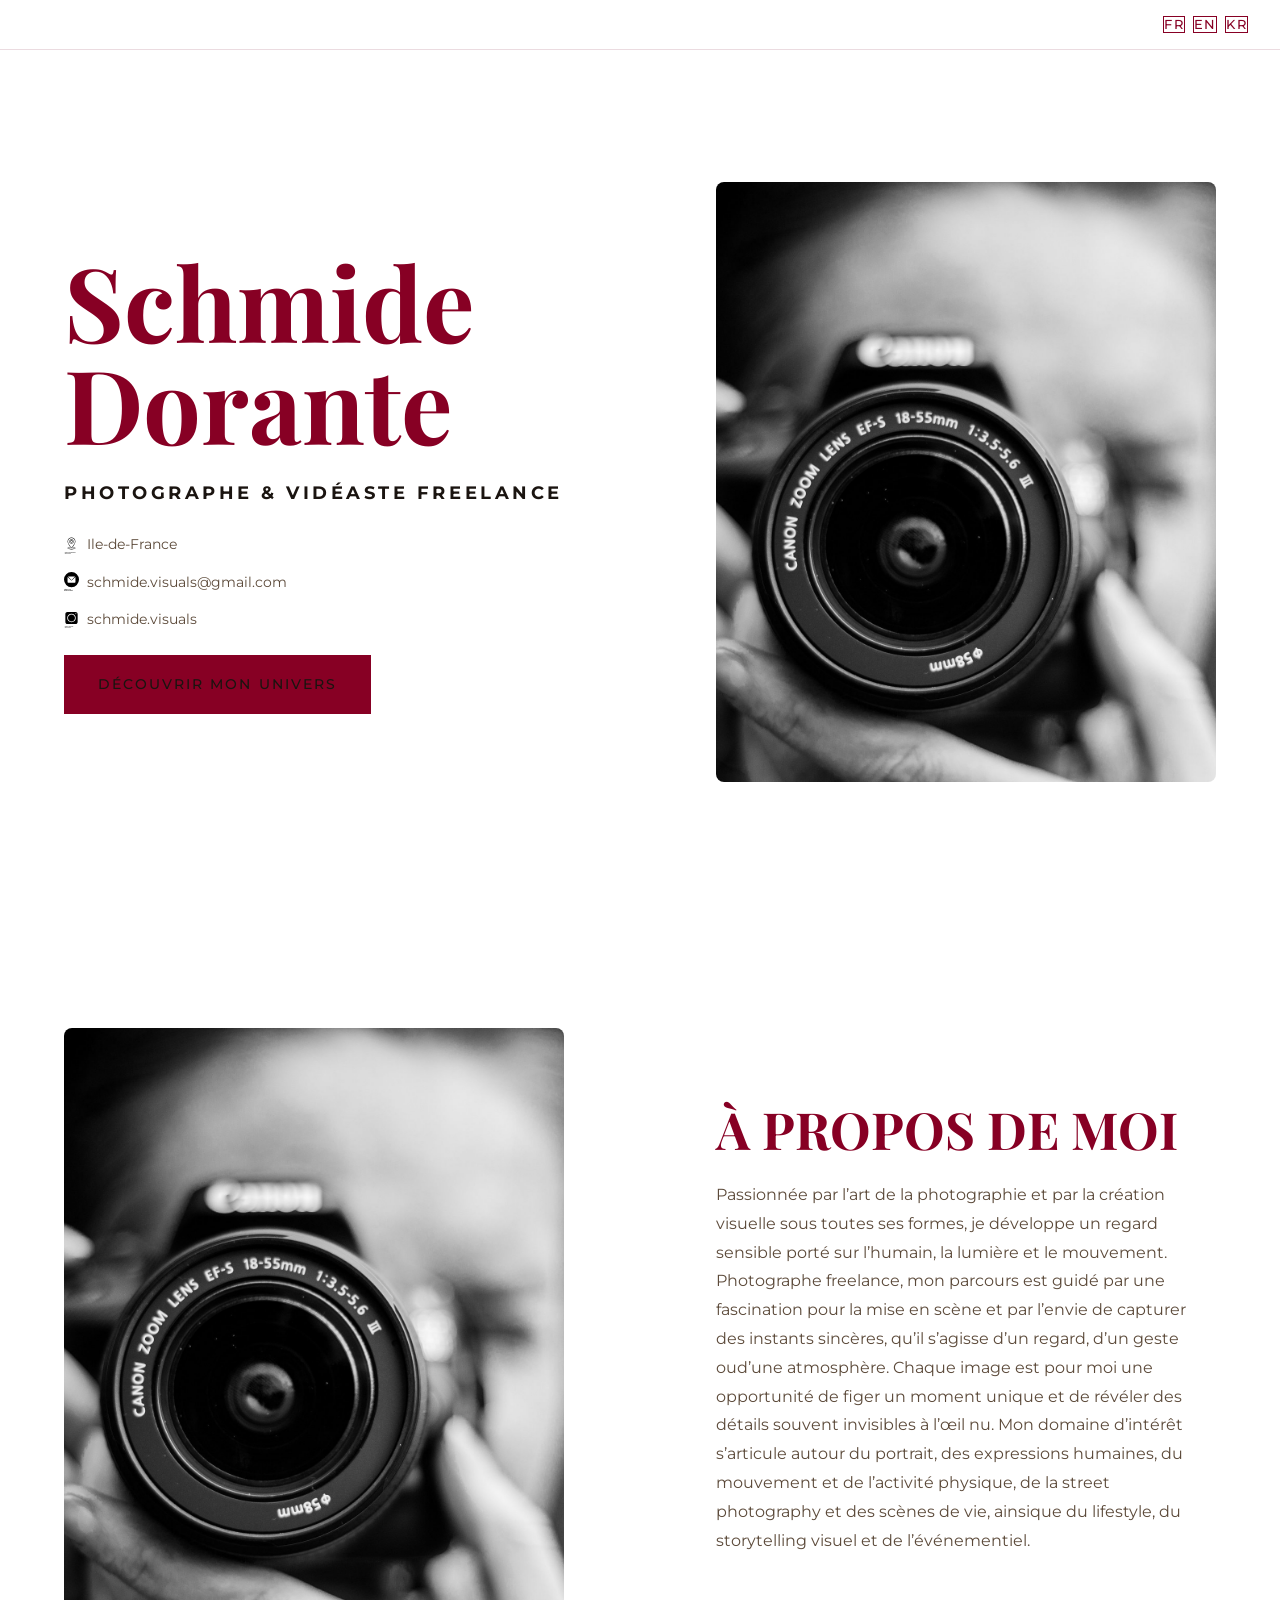
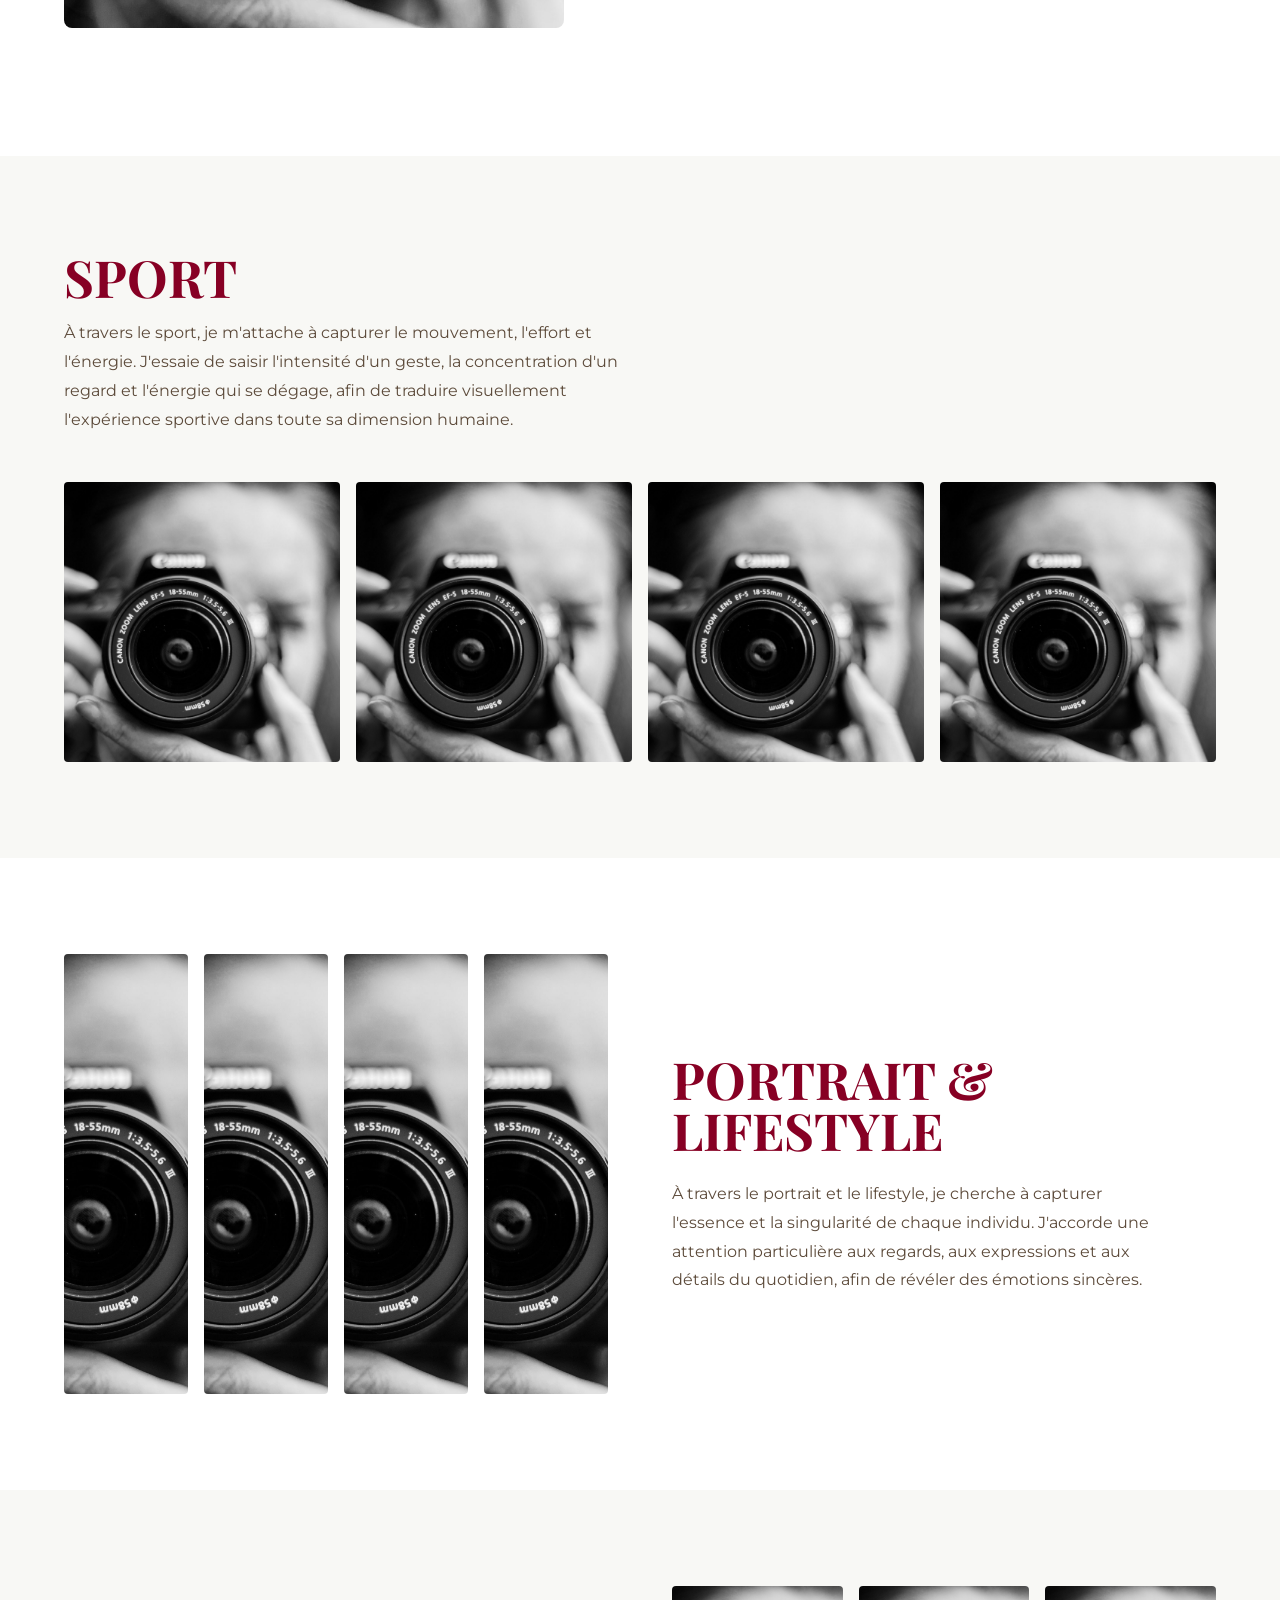
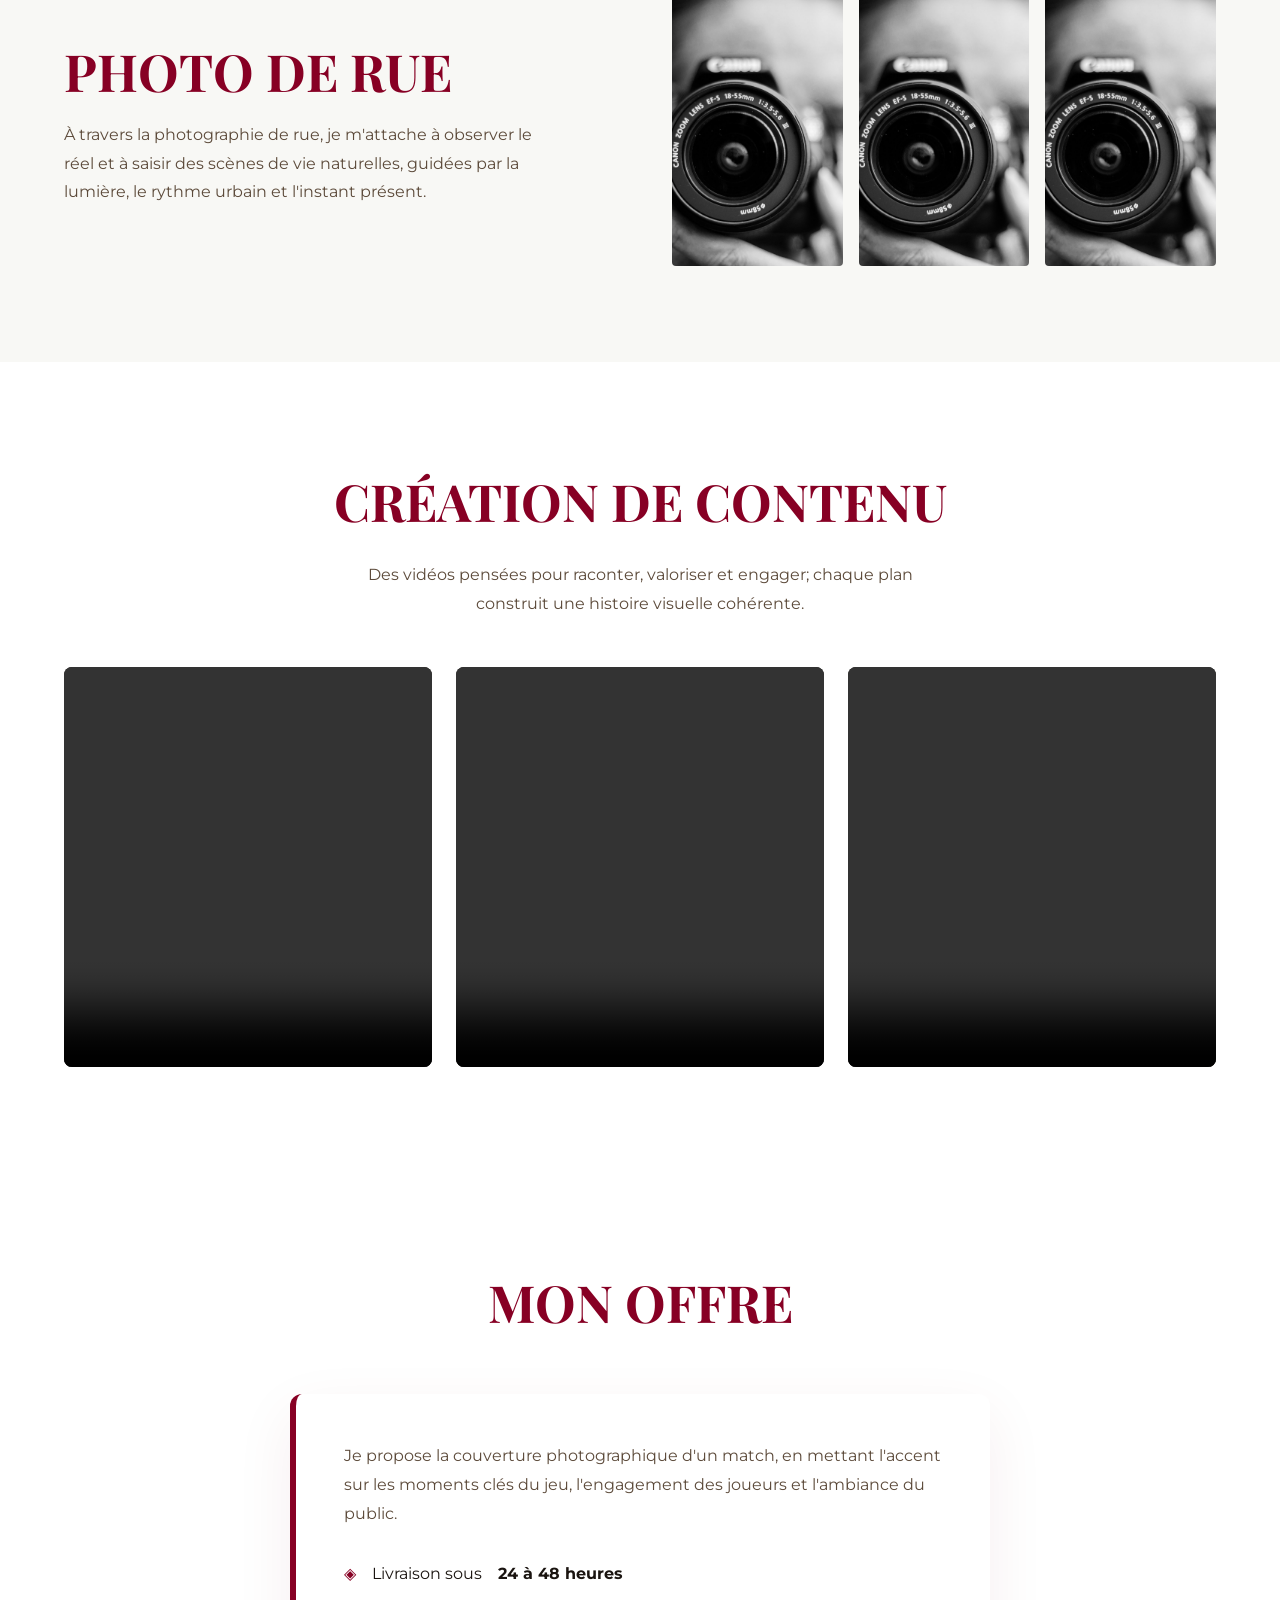
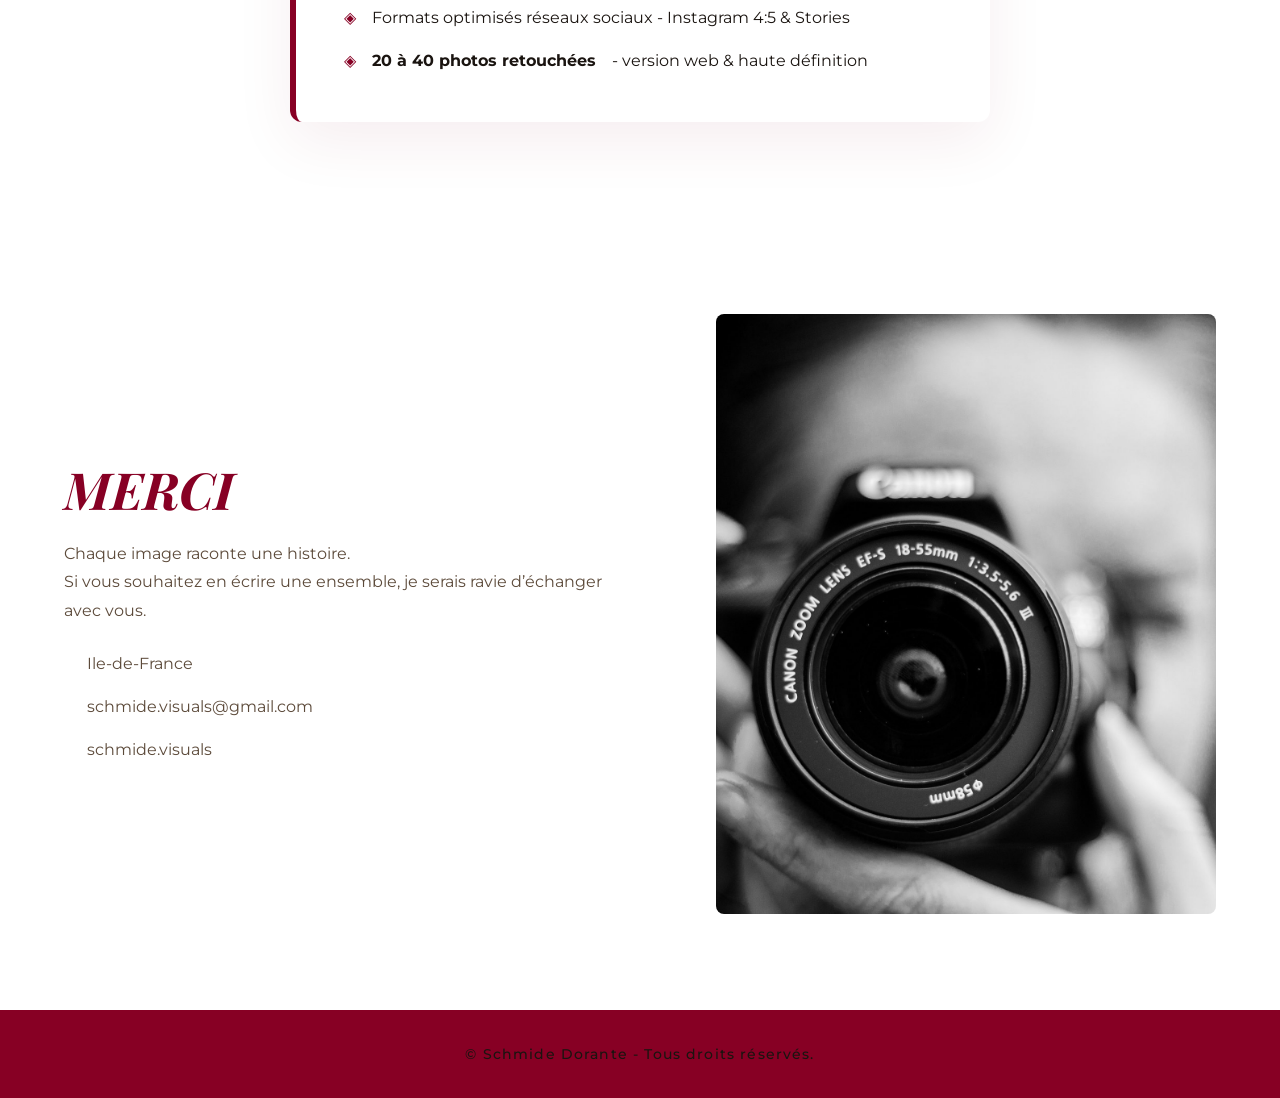
==== index.html @ ad48132c "updating the language of the document" ====
<!DOCTYPE html>
<html lang="fr">
<head>
    <meta charset="UTF-8">
    <meta name="viewport" content="width=device-width, initial-scale=1.0">
    <meta name="description" content="Schmide Dorante — Photographe & Vidéaste Freelance en Île-de-France. Spécialisée en portrait, sport, photo de rue, lifestyle et création de contenu." />
    <meta name="keywords" content="photographe freelance, vidéaste, Île-de-France, portrait, sport, photo de rue, lifestyle, création de contenu, Schmide Dorante" />
    <meta name="author" content="Schmide Dorante" />
    <meta name="robots" content="index, follow" />
    <title>Schmide Dorante - Photographe & Vidéaste Freelance</title>
    <link rel="canonical" href="https://schmidedorante.github.io/Portfolio/" />
    
    <!-- I wanna use a different font than what html has to offer -->
    <link rel="preconnect" href="https://fonts.googleapis.com" />
    <link rel="preconnect" href="https://fonts.gstatic.com" crossorigin />
    <!-- Playfair Display (titres) + Montserrat (corps, sous-titres, nav) -->
    <link href="https://fonts.googleapis.com/css2?family=Playfair+Display:ital,wght@0,400;0,700;1,400;1,700&family=Montserrat:ital,wght@0,300;0,400;0,500;0,600;1,300&display=swap" rel="stylesheet" />
    <link rel="stylesheet" href="style.css" />
</head>
    <!-- Language options -->
<body>
    <header>
        <nav>
            <div class="language-option">
                <button id="langue-fr">FR</button>
                <button id="langue-en">EN</button>
                <button id="langue-kr">KR</button>
            </div>
        </nav>
    </header>
    <section id="hero" aria-labelledby="hero-name">
        <div id="hero-content">
            <h1 id="hero-name">Schmide Dorante</h1>
            <h2 id="profession">Photographe & Vidéaste Freelance</h2>
            <address class="contact-info">
                <p>
                    <img src="images/icon localisation.svg" width="15" height="20" alt="localisation"/>
            Ile-de-France
                </p>
                <p>
                    <img src="images/mail icon.svg" width="15" height="20" alt="Email"/>
                    <a href="mailto:schmide.visuals@gmail.com">schmide.visuals@gmail.com</a>
                </p>
                <p>
                    <img src="images/insta icon.svg" width="15" height="20" alt="Instagram"/>
                    <a href="https://www.instagram.com/schmide.visuals/" target="_blank">schmide.visuals</a>
                </p>
            </address>
            <a href="#a_propos" class="cta-button">Découvrir mon univers</a>
        </div>
        <!--Hero, This will be my main portrait-->
        <div id="hero-image">
            <img src="images/photographe.jpg" alt="Schmide photographe"/>
        </div>
    </section>
    <main>
        <section aria-labelledby="a_propos">
            <!--A propos, This will be a different photo of me-->
            <div id="image_gauche">
                <!-- Image to be added later -->
                <img src="images/photographe.jpg" width="200" alt="Schmide Dorante photographe"/>
            </div>
            <div id="texte_gauche">
                <h2 id="a_propos">À propos de moi</h2>
                <p id="texte_a_propos_de_moi"> Passionnée par l’art de la photographie et par la création visuelle sous toutes ses formes, je développe un regard sensible porté sur l’humain, la lumière et le mouvement. <br/>
                    Photographe freelance, mon parcours est guidé par une fascination pour la mise en scène et par l’envie de capturer des instants sincères, qu’il s’agisse d’un regard, d’un geste oud’une atmosphère. <br/>
                    Chaque image est pour moi une opportunité de figer un moment unique et de révéler des détails souvent invisibles à l’œil nu. <br/>
                    Mon domaine d’intérêt s’articule autour du portrait, des expressions humaines, du mouvement et de l’activité physique, de la street photography et des scènes de vie, ainsique du lifestyle, du storytelling visuel et de l’événementiel.                
                </p>
            </div>
        </section>
        <!--Adding the sport section -->
        <section id="sport" aria-labelledby="sport-titre">
            <h2 id="sport-titre">Sport</h2>
            <p id="sport-description"> À travers le sport, je m'attache à capturer le mouvement, l'effort et l'énergie. J'essaie de saisir l'intensité d'un geste, la concentration d'un regard et l'énergie qui se dégage, afin de traduire visuellement l'expérience sportive dans toute sa dimension humaine.
            </p>
            <div id="sport-galerie">
                <!--Photos to be added later-->
                <img src="images/photographe.jpg" alt="Photo sport 1" />
                <img src="images/photographe.jpg" alt="Photo sport 2" />
                <img src="images/photographe.jpg" alt="Photo sport 3" />
                <img src="images/photographe.jpg" alt="Photo sport 4" />
            </div>
        </section>
        <section id="portrait" aria-labelledby="portrait-titre">
            <div id="portrait-galerie">
                <!--Photos will be added after -->
                <img src="images/photographe.jpg" alt="photo portrait 1">
                <img src="images/photographe.jpg" alt="photo portrait 2">
                <img src="images/photographe.jpg" alt="photo portrait 3">
                <img src="images/photographe.jpg" alt="photo portrait 4">
            </div>
            <div id="portrait-texte">
                <h2 id="portrait-titre">Portrait & Lifestyle</h2>
                <p id="portrait-description">
                    À travers le portrait et le lifestyle, je cherche à capturer l'essence et la singularité de chaque individu. J'accorde une attention particulière aux regards, aux expressions et aux détails du quotidien, afin de révéler des émotions sincères.
                </p>
            </div> 
        </section>
        <section id="photo-de-rue" aria-labelledby="rue-titre">
            <div id="rue-texte">
                <h2 id="rue-titre">Photo de Rue</h2>
                <p id="rue-description">
                    À travers la photographie de rue, je m'attache à observer le réel et à saisir des scènes de vie naturelles, guidées par la lumière, le rythme urbain et l'instant présent.
                </p>
            </div>
            <div id="rue-galerie">
                <!-- Photos will be added after -->
                <img src="images/photographe.jpg" alt="photo de rue 1">
                <img src="images/photographe.jpg" alt="photo de rue 2">
                <img src="images/photographe.jpg" alt="photo de rue 3">
            </div>
        </section>
        <section id="création-contenu" aria-labelledby="contenu-titre">
            <h2 id="contenu-titre">Création de Contenu</h2>
            <p id="contenu-description">
                Des vidéos pensées pour raconter, valoriser et engager; chaque plan construit une histoire visuelle cohérente.
            </p>
            <div id="contenu-galerie">
                <!-- Videos will be added later as well -->
                <video controls preload="none" aria-label="Vidéo 1">
                    <source src="" type="video/mp4"/>
                </video>
                 <video controls preload="none" aria-label="Vidéo 2">
                    <source src="" type="video/mp4"/>
                </video>
                <video controls preload="none" aria-label="Vidéo 3">
                    <source src="" type="video/mp4"/>
                </video>
            </div>
        </section>
        <section id="offre" aria-labelledby="offre-titre">
            <h2 id="offre-titre">Mon Offre</h2>
            <div id="offre-contenu">
                <p id="offre-description">
                    Je propose la couverture photographique d'un match, en mettant l'accent sur les moments clés du jeu, l'engagement des joueurs et l'ambiance du public.
                </p>
                <ul>
                    <li>Livraison sous <strong> 24 à 48 heures </strong></li>
                    <li>Formats optimisés réseaux sociaux - Instagram 4:5 &amp; Stories</li>
                    <li>
                        <strong>20 à 40 photos retouchées</strong> - version web &amp; haute définition
                    </li>
                </ul>
            </div>
        </section>
        <section id="contact" aria-labelledby="contact-titre">
            <div id="contact-texte">
                <h2 id="contact-titre">Merci</h2>
                <p id="contact-tagline">
                    Chaque image raconte une histoire. <br/> Si vous souhaitez en écrire une ensemble, je serais ravie d’échanger avec vous.
                </p>
                <address class="contact-info">
                    <p>
                        <img src="images/icon localisation.svg" width="15" height="20" alt="localisation"/>
                        Ile-de-France
                    </p>
                    <p>
                        <img src="images/mail icon.svg" width="15" height="20" alt="Email"/>
                        <a href="mailto:schmide.visuals@gmail.com">schmide.visuals@gmail.com</a>
                    </p>
                    <p>
                        <img src="images/insta icon.svg" width="15" height="20" alt="Instagram"/>
                        <a href="https://www.instagram.com/schmide.visuals/" target="_blank">schmide.visuals</a>
                    </p>
                </address>
            </div>
            <div id="contact-image">
                <img src="images/photographe.jpg" alt="Photograpgie photographe"/>
            </div>
        </section>
    </main>
    <footer role="contentinfo">
        <p>© <span id="current-year"></span> Schmide Dorante - <span id="footer-droits"> Tous droits réservés. </span></p>
    </footer>
    <script src="script.js"></script>
</body>
</html>
---- style.css ----
/* Updating the stylisation of the portfolio */
:root {
  --font-clair: #F8F8F5;
  --font-rose: #F9F0F2;
  --bordeaux: #870024;
  --sombre: #1A1410;
  --gris: #5C4A3A;
  --gris-clair: #8C7B6E;
  --police-titre:'playfair display', Georgia, serif;
  --police-texte: 'Montserrat', Arial, sans-serif;
}

/* Reset */
*, *::before, *::after {
  box-sizing: border-box;
  margin: 0;
  padding: 0;
}

/* Body */
body {
  background-color: var(--creme);
  color: var(--sombre);
  font-family: var(--police-texte);
  font-weight: 400;
  line-height: 1.7;
}

/* styling the images */
img {
  display: block;
  max-width: 100%;
  height: auto;
}

/* Styling the links */
a {
  color: inherit;
  text-decoration: none;
}
/* Styling header */
header {
  position: fixed;
  top: 0;
  left: 0;
  right: 0;
  background-color: var(--creme);
  padding: 1rem 2rem;
  z-index: 100;
  border-bottom: 1px solid rgba(123, 18, 48, 0.15);
}

/* Navigation styling */
nav {
  display: flex;
  justify-content: flex-end;
}

/* language buttons restyling */
.language-option {
  display: flex;
  gap: 0.5rem;
}
.language-option button {
  background: none;
  border: 1px solid var(--bordeaux);
  color: var(--bordeaux);
  padding: 0,4rem 0,8rem;
  font-family: var(--police-texte);
  font-size: 0.8rem;
  font-weight: 500;
  letter-spacing: 0.1em;
  cursor: pointer;
  transition: background 0.3s, color 0.3s;
}

.language-option button:hover {
  background-color: var(--bordeaux);
  color: var(--creme);
}

/* Hero styling */
#hero {
  display: flex;
  align-items: center;
  justify-content: space-between;
  min-height: 100vh;
  padding: 8rem 4rem 4rem 4rem;
  gap: 2rem;
}

#hero-content {
  flex: 1;
  display: flex;
  flex-direction: column;
  gap: 1.5rem;
}

#hero h1 {
  font-family: var(--police-titre);
  font-size: clamp(3rem, 8vw, 7rem);
  font-weight: 700;
  line-height: 1;
  color: var(--bordeaux);
}

#hero h2 {
  font-family: var(--police-texte);
  font-size: clamp(0.9rem, 2vw, 1.1rem);
  font-weight: 700;
  letter-spacing: 0.2em;
  text-transform: uppercase;
  color: var(--sombre);
}

/* contact info for hero */
.contact-info {
  font-style: normal;
  display: flex;
  flex-direction: column;
  gap: 0.8rem;
}

.contact-info p {
display: flex;
align-items: center;
gap: 0.5rem;
font-size: 0.9rem;
color: var(--gris);
}

.contact-info a {
  color: var(--gris);
  transition: color 0.3s;
}

.contact-info a:hover {
  color: var(--bordeaux);
}

/* Call to action button style */
.cta-button {
  display: inline-block;
  padding: 1rem 2rem;
  background-color: var(--bordeaux);
  color: var(--creme);
  font-family: var(--police-texte);
  font-size: 0.85rem;
  font-weight: 500;
  letter-spacing: 0.15em;
  text-transform: uppercase;
  border: 2px solid var(--bordeaux);
  transition: background 0.3s, color 0.3s;
  align-self: flex-start;
}

.cta-button:hover {
  background-color: transparent;
  color: var(--bordeaux);
}

/* Styling the hero image */
#hero-image {
  flex: 1;
  display: flex;
  justify-content: flex-end;
}

#hero-image img {
  width: 100%;
  max-width: 500px;
  height: 600px;
  object-fit: cover;
  object-position: center top;
  border-radius: 8px;
}

/* À Propos section style */
section:has(#a_propos) {
display: flex;
align-items: center;
justify-content: space-between;
gap: 2rem;
padding: 8rem 4rem;
background-color: var(--fond-rose);
overflow: hidden;
}

#texte_gauche {
  flex: 1;
  display: flex;
  flex-direction: column;
  justify-content: center;
  gap: 1.5rem;
  max-width: 500px;
}

#texte_gauche h2 {
  font-family: var(--police-titre);
  font-size: clamp(2rem, 4vw, 4.5rem);
  font-weight: 700;
  color: var(--bordeaux);
  line-height: 1.1;
  text-transform: uppercase;
}

#texte_gauche p {
  font-family: var(--police-texte);
  font-size: 1rem;
  color: var(--gris);
  line-height: 1.8;
}

#image_gauche {
  flex: 1;
  display: flex;
  justify-content: flex-start;
}

#image_gauche img {
  width: 100%;
  max-width: 500px;
  height: 600px;
  object-fit: cover;
  object-position: center top;
  border-radius: 8px;
}

/* sport section styling */
section:has(#sport-titre) {
  padding: 6rem 4rem;
  background-color: var(--font-clair);
}

#sport-titre {
  font-family: var(--police-titre);
  font-size: clamp(2rem, 4vw, 4.5rem);
  font-weight: 700;
  color: var(--bordeaux);
  line-height: 1;
  text-transform: uppercase;
  margin-bottom: 1rem;
}

#sport-description {
  font-family: var(--police-texte);
  font-size: 1rem;
  color: var(--gris);
  line-height: 1.8;
  max-width: 600px;
  margin-bottom: 3rem;
}

#sport-galerie {
  display: grid;
  grid-template-columns: repeat(4, 1fr);
  gap: 1rem;
}

#sport-galerie img {
  width: 100%;
  height: 280px;
  object-fit: cover;
  border-radius: 4px;
  transition: transform 0.4s ease;
}

#sport-galerie img:hover {
  transform: scale(1.03);
}

/* styling portrait & lifestyle section */
section:has(#portrait-titre) {
  display: flex;
  align-items: center;
  gap: 4rem;
  padding: 6rem 4rem;
  background-color: var(--fond-rose);
}

#portrait-galerie {
  flex: 1;
  display: grid;
  grid-template-columns: repeat(4, 1fr);
  gap: 1rem;
}

#portrait-galerie img {
  width: 100%;
  height: 440px;
  object-fit: cover;
  object-position: center top;
  border-radius: 4px;
  transition: transform 0.4s ease;
}

#portrait-galerie img:hover {
  transform: scale(1.03);
}

#portrait-texte {
  flex: 1;
  display: flex;
  flex-direction: column;
  gap: 1.5rem;
}

#portrait-titre {
  font-family: var(--police-titre);
  font-size: clamp(2rem, 4vw, 4.5rem);
  font-weight: 700;
  color: var(--bordeaux);
  line-height: 1;
  text-transform: uppercase;
}

#portrait-description {
  font-family: var(--police-texte);
  font-size: 1rem;
  color: var(--gris);
  line-height: 1.8;
  max-width: 500px;
}

/* styling photo de rue */
section:has(#rue-titre) {
  display: flex;
  align-items: center;
  gap: 4rem;
  padding: 6rem 4rem;
  background-color: var(--font-clair);
}

#rue-texte {
  flex: 1;
  display: flex;
  flex-direction: column;
  gap: 1.5rem;
}

#rue-titre {
  font-family: var(--police-titre);
  font-size: clamp(2rem, 4vw, 4.5rem);
  font-weight: 700;
  color: var(--bordeaux);
  line-height: 1;
  text-transform: uppercase;
}

#rue-description {
  font-family: var(--police-texte);
  font-size: 1rem;
  color: var(--gris);
  line-height: 1.8;
  max-width: 500px;
}

#rue-galerie {
  flex: 1;
  display: grid;
  grid-template-columns: repeat(3, 1fr);
  gap: 1rem;
}

#rue-galerie img {
  width: 100%;
  height: 280px;
  object-fit: cover;
  border-radius: 4px;
  transition: transform 0.4s ease;
}

#rue-galerie img:hover {
  transform: scale(1.03);
}

/* Création de contenu section styling */
section:has(#contenu-titre) {
  padding: 6rem 4rem;
  background-color: var(--fond-rose);
  text-align: center;
}

#contenu-titre {
  font-family: var(--police-titre);
  font-size: clamp(2rem, 4vw, 4.5rem);
  font-weight: 700;
  color: var(--bordeaux);
  text-transform: uppercase;
  margin-bottom: 1rem;
}

#contenu-description {
  font-family: var(--police-texte);
  font-size: 1rem;
  color: var(--gris);
  line-height: 1.8;
  max-width: 600px;
  margin: 0 auto 3rem auto;
}

#contenu-galerie {
  display: grid;
  grid-template-columns: repeat(3, 1fr);
  gap: 1.5rem;
  text-align: left;
}

#contenu-galerie video {
  width: 100%;
  max-height: 400px;
  aspect-ratio: 9/16;
  object-fit: cover;
  border-radius: 8px;
  background-color: var(--sombre);
}

/* section Mon offre styling */
section:has(#offre-titre) {
  padding: 6rem 4rem;
  background-color: var(--fond-clair);
  text-align: center;
}

#offre-titre {
  font-family: var(--police-titre);
  font-size: clamp(2rem, 4vw, 4.5rem);
  font-weight: 700;
  color: var(--bordeaux);
  text-transform: uppercase;
  margin-bottom: 3rem;
}

#offre-contenu {
  background-color: white;
  border-radius: 12px;
  padding: 3rem;
  max-width: 700px;
  margin: 0 auto;
  text-align: left;
  box-shadow: 0 20px 60px rgba(123, 18, 48, 0.07);
  border-left: 6px solid var(--bordeaux);
}

#offre-contenu p {
  font-family: var(--police-texte);
  font-size: 1rem;
  color: var(--gris);
  line-height: 1.8;
  margin-bottom: 2rem;
}

#offre-contenu ul {
  list-style: none;
  display: flex;
  flex-direction: column;
  gap: 1rem;
}

#offre-contenu ul li {
  font-family: var(--police-texte);
  font-size: 1rem;
  color: var(--sombre);
  display: flex;
  align-items: flex-start;
  gap: 1rem;
}

#offre-contenu ul li::before {
  content: '◈';
  color: var(--bordeaux);
  flex-shrink: 0;
}

/* contact info styling */
section:has(#contact-titre) {
  display: flex;
  align-items: center;
  gap: 4rem;
  padding: 6rem 4rem;
  background-color: var(--creme);
}

#contact-texte {
  flex: 1;
  display: flex;
  flex-direction: column;
  gap: 1.5rem;
}

#contact-titre {
  font-family: var(--police-titre);
  font-size: clamp(2rem, 4vw, 4.5rem);
  font-weight: 700;
  color: var(--bordeaux);
  line-height: 1;
  font-style: italic;
  text-transform: uppercase;
}

#contact-tagline {
  font-family: var(--police-texte);
  font-size: 1rem;
  color: var(--gris);
  line-height: 1.8;
}

section:has(#contact-titre) .contact-info {
  display: flex;
  flex-direction: column;
  gap: 1rem;
}

section:has(#contact-titre) .contact-info p {
  display: flex;
  align-items: center;
  gap: 0.5rem;
  font-size: 1rem;
  color: var(--gris);
}

section:has(#contact-titre) .contact-info a {
  color: var(--gris);
  transition: color 0.3s;
}

section:has(#contact-titre) .contact-info a:hover {
  color: var(--bordeaux);
}

section:has(#contact-titre) .contact-info img {
  filter: invert(1);
}

#contact-image {
  flex: 1;
  display: flex;
  justify-content: flex-end;
}

#contact-image img {
  width: 100%;
  max-width: 500px;
  height: 600px;
  object-fit: cover;
  object-position: center top;
  border-radius: 8px;
}

/* footer styling */
footer {
  background-color: var(--bordeaux);
  color: var(--creme);
  text-align: center;
  padding: 2rem;
  font-family: var(--police-texte);
  font-size: 0.9rem;
  font-weight: 500;
  letter-spacing: 0.08em;
}

/* Making the portfolio responsive - Tablette */
@media (max-width : 900px){
    /* Header */
    nav {
      justify-content: center;
    }
  /* Hero */
  #hero {
      flex-direction: column;
      text-align: center;
      padding: 6rem 2rem 4rem 2rem;
    }

  #hero-image{
      justify-content: center;
    }
    
  #hero-image img {
      max-width: 100;
      height: 300px;
    }

  .contact-info {
      align-items: center;
    }

  .cta-button {
      align-self: center;
    }

  /* À PROPOS */
  section:has(#a_propos){
      flex-direction: column;
      padding: 4rem 1rem;
    }

  #image_gauche{
    max-width: 100%;
  }

  #image_gauche img{
    max-width: 100%;
    height: 500px;
  }

  /* Sport */
  section:has(#sport-titre){
    padding: 4rem 1rem;
  }

  #sport-galerie{
    grid-template-columns: repeat(2, 1fr);
  }

  /* Portrait */
  section:has(#portrait-titre){
    flex-direction: column;
    padding: 4rem 1rem;
  }

  #portrait-galerie{
    grid-template-columns: repeat(2, 1fr);
  }

  /* Photo de rue */
  section:has(#rue-titre) {
    flex-direction: column;
    padding: 4rem 1rem;
  }

  #rue-galerie{
    grid-template-columns: repeat(2, 1fr);
  }

  /* Création de contenu */
  section:has(#contenu-titre){
    padding: 4rem 1rem;
  }

  #contenu-galerie{
    grid-template-columns: repeat(2, 1fr);
  }

  /* Mon offre */
  section:has(#offre-titre){
    padding: 4rem 1rem;
  }

  /* Contact */
  section:has(#contact-titre){
    flex-direction: column;
    padding: 4rem 1rem;
  }

  #contact-image{
    display: none;
  }  
}

/* Making the portfolio responsive - Mobile */
@media (max-width: 600px){
  /* Hero */
  #hero{
    padding: 5rem 1.5rem 3rem 1.5rem;
  }
  #hero-image img{
    height: 300px;
  }

  /* Sport */
  #sport-galerie{
    grid-template-columns: 1fr;
  }

  /* Portrait */
  #portrait-galerie{
    grid-template-columns: 1fr;
  }

  /* Photo de rue */
  #rue-galerie{
    grid-template-columns: 1fr;
  }

  /* Création de contenu */
  #contenu-galerie{
    grid-template-columns: 1fr;
  }

  /* Offre */
  #offre-contenu{
    padding: 2rem 1.5rem;
  }
}
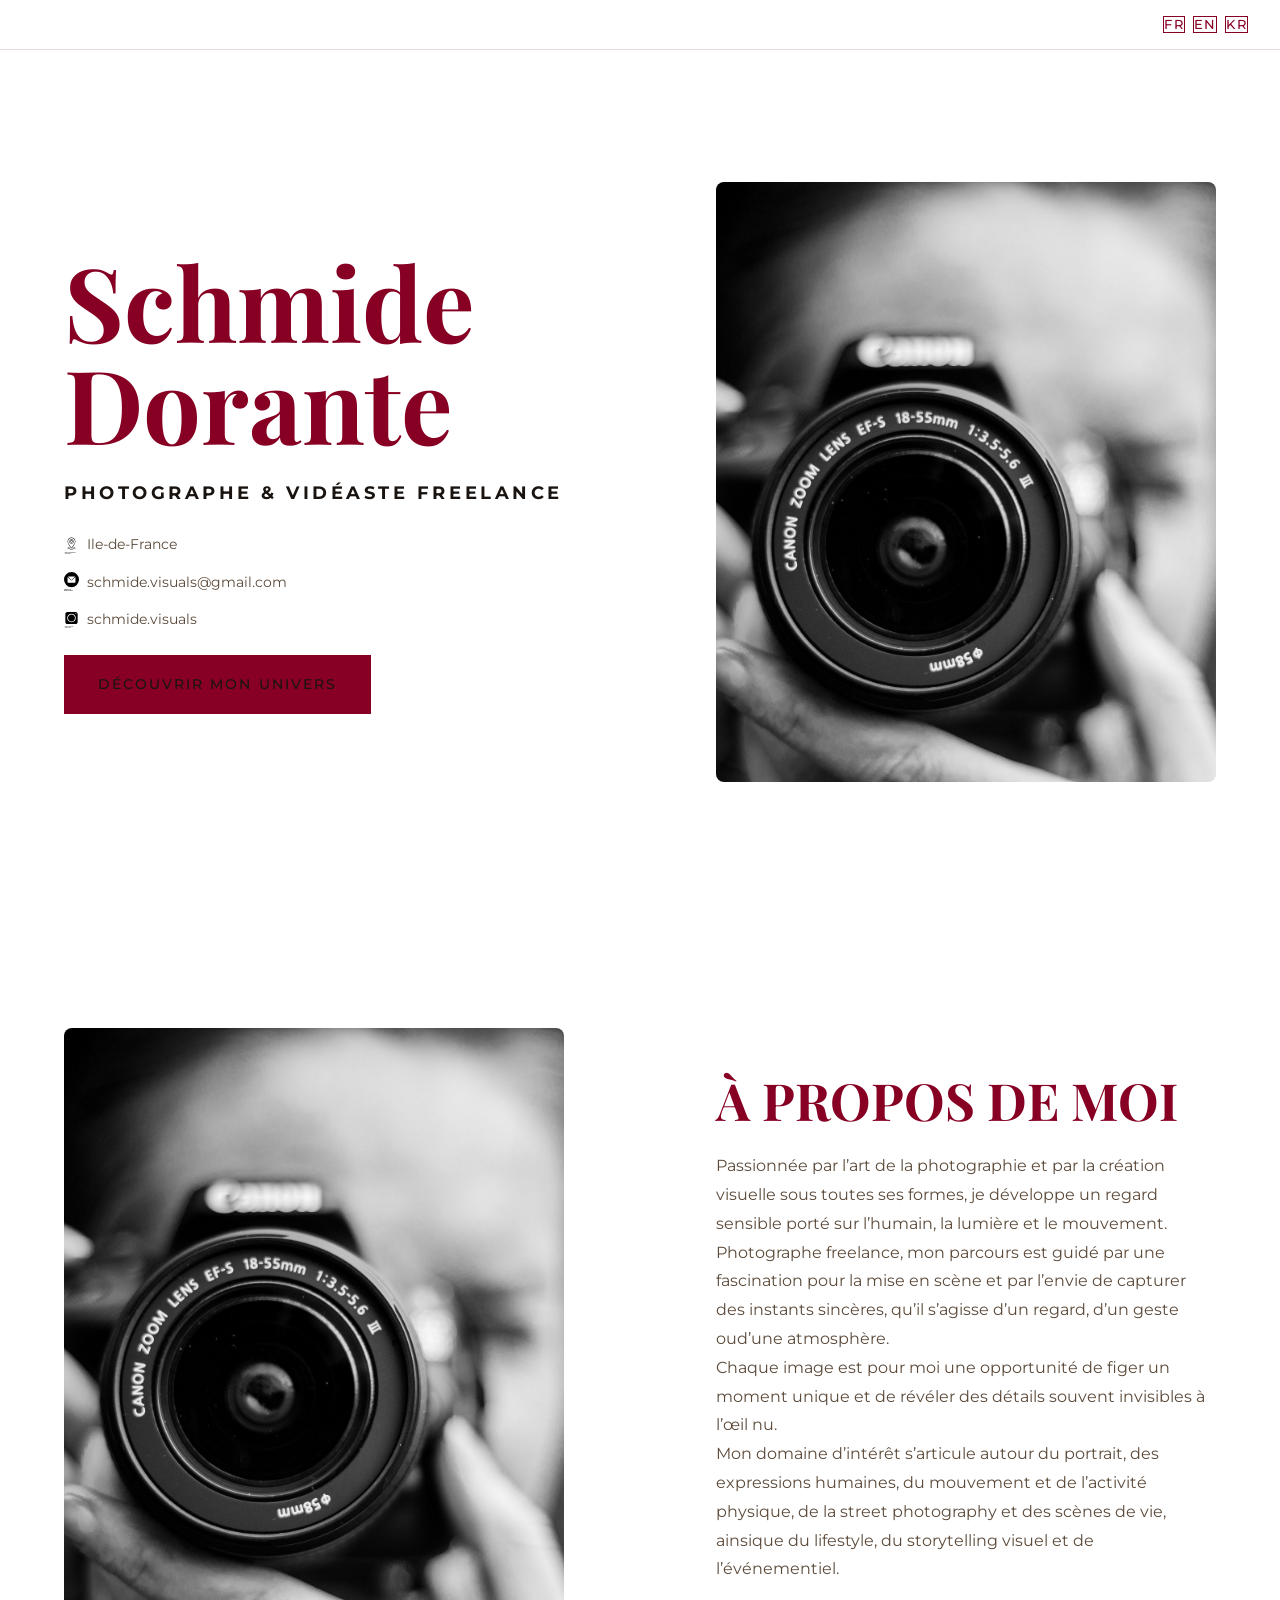
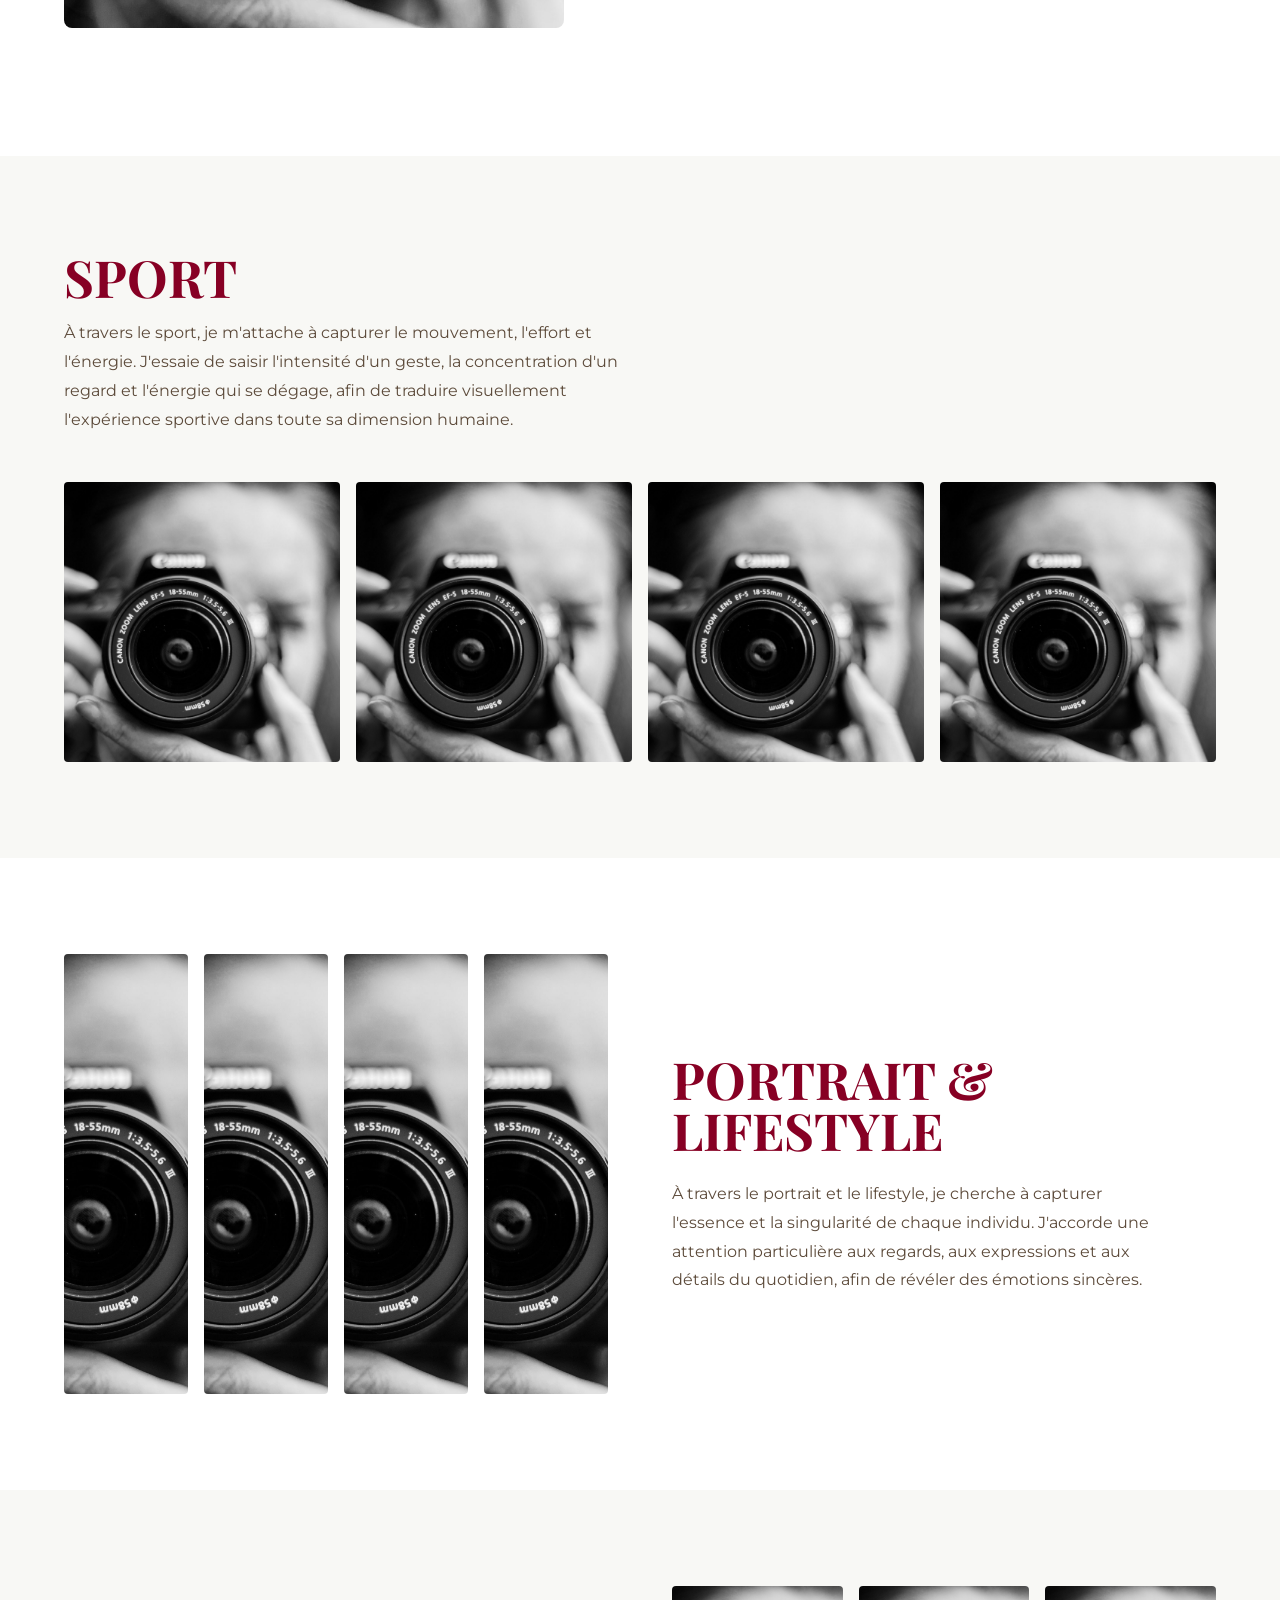
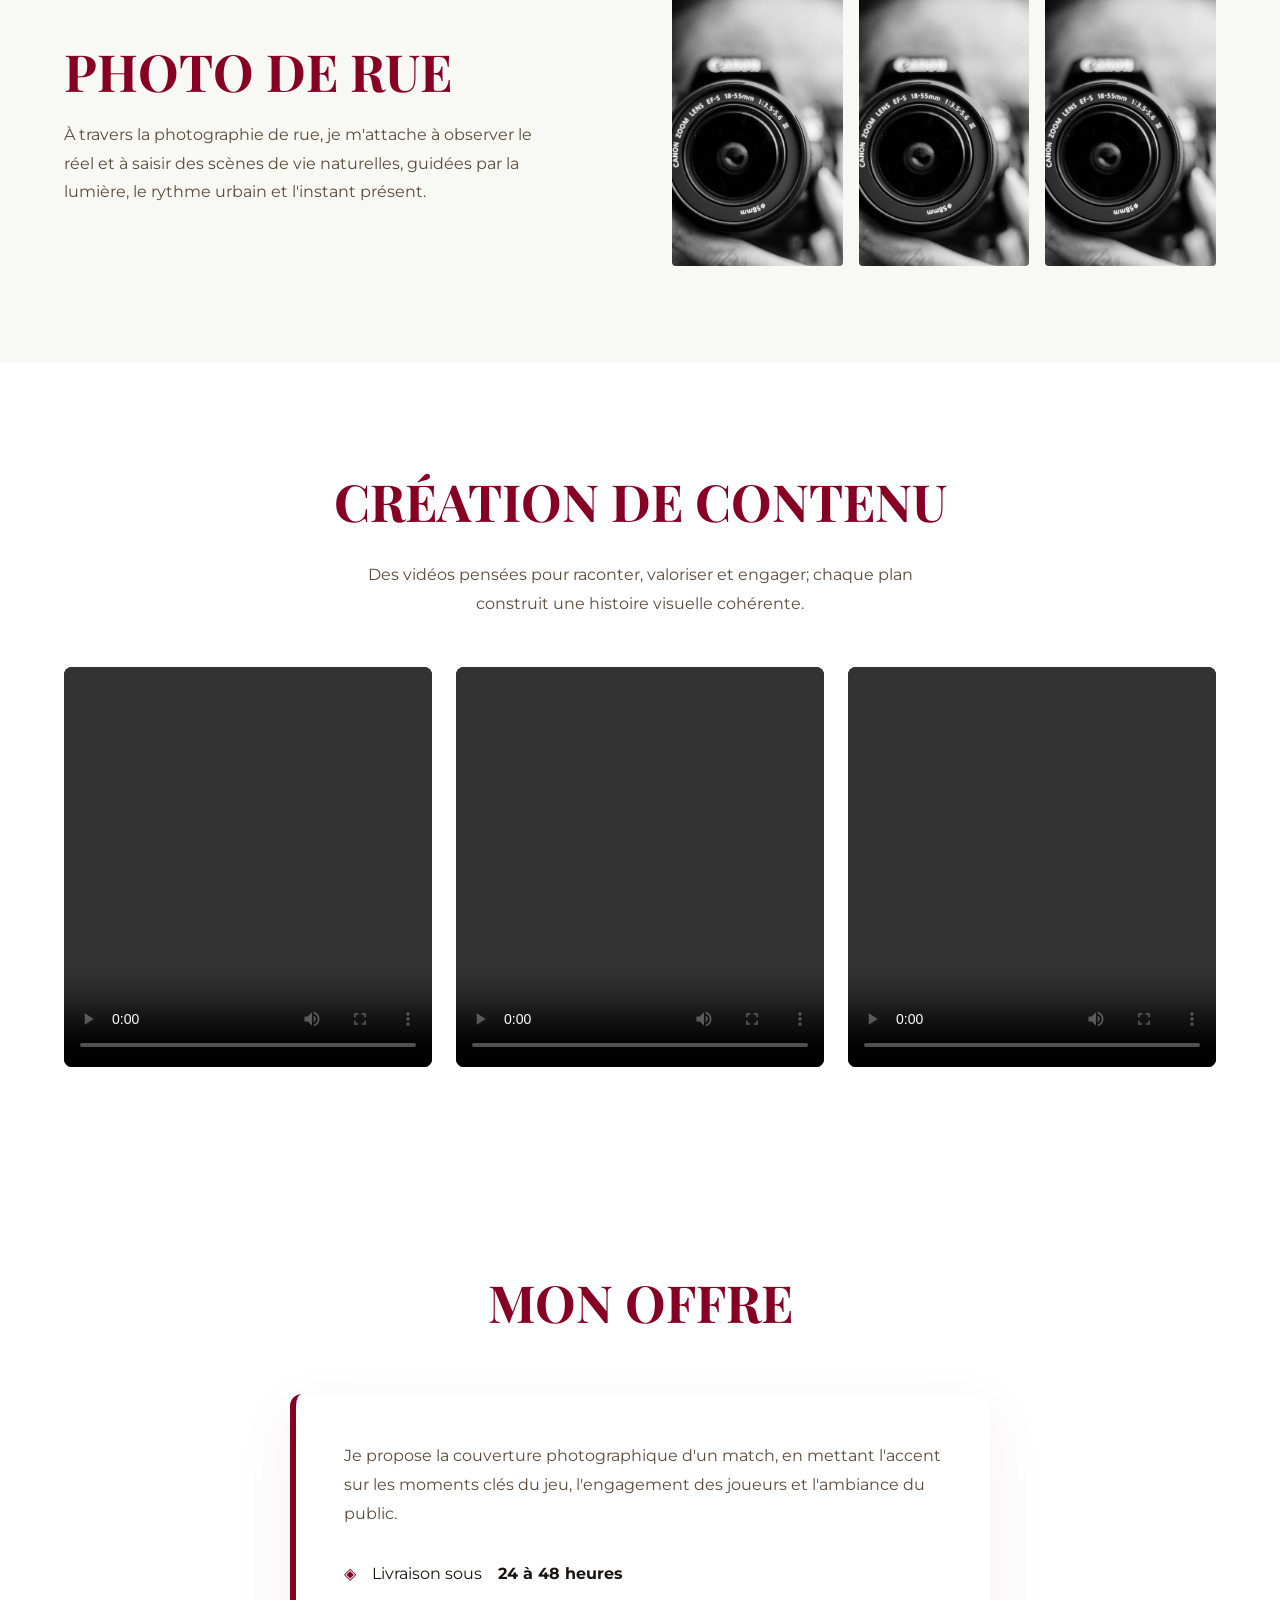
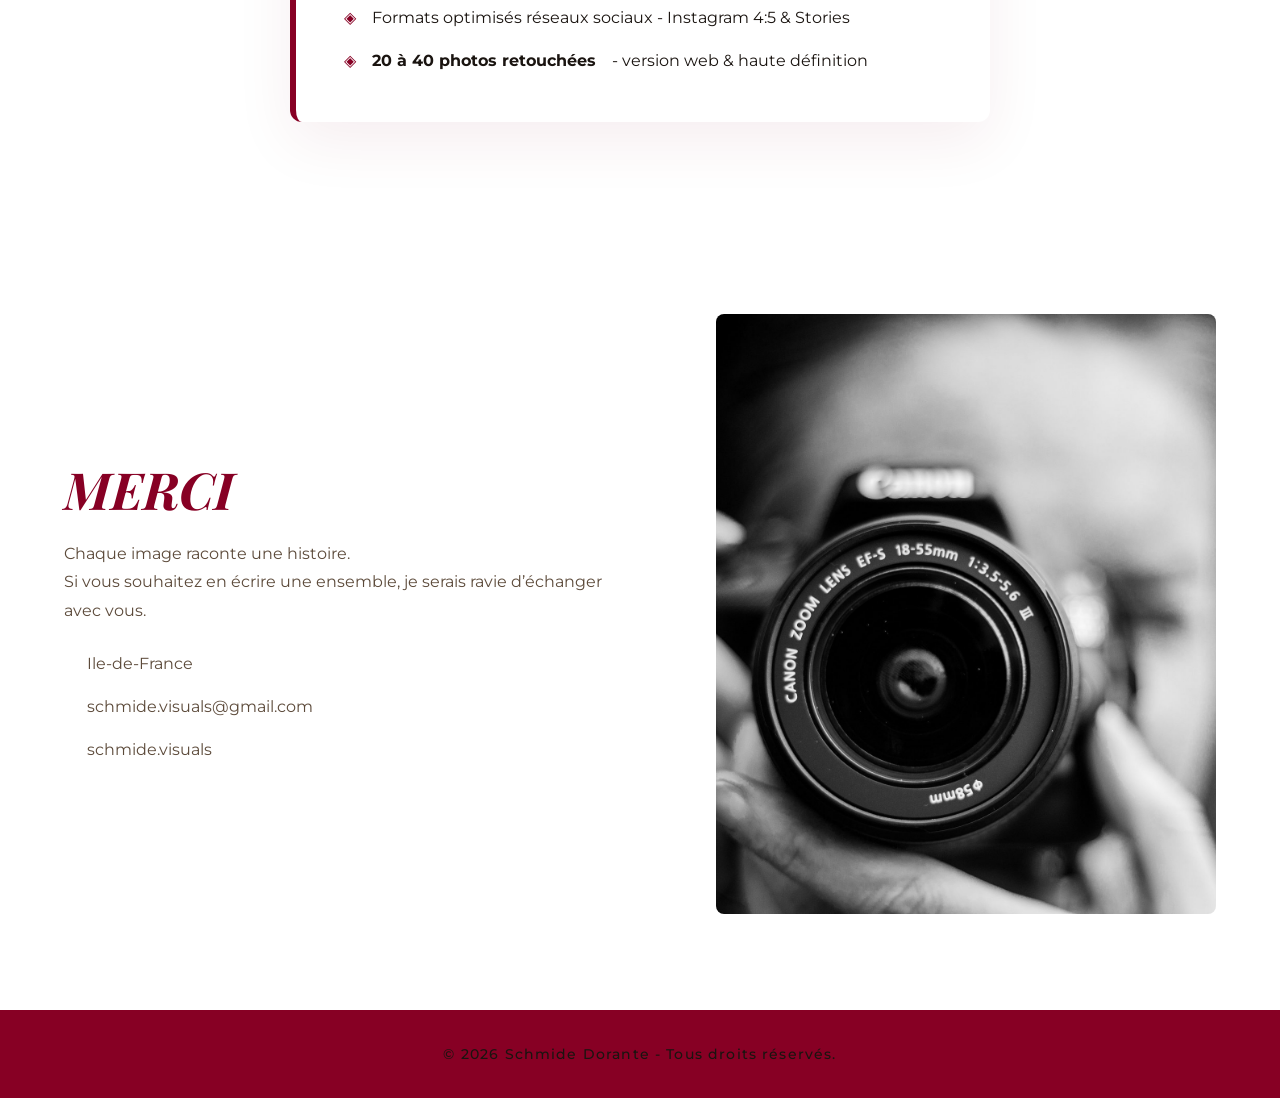
==== commit 526479fe: "updating the language of the document & adding scroll reveal" ====
--- a/index.html
+++ b/index.html
@@ -46,7 +46,7 @@
                     <a href="https://www.instagram.com/schmide.visuals/" target="_blank">schmide.visuals</a>
                 </p>
             </address>
-            <a href="#a_propos" class="cta-button">Découvrir mon univers</a>
+            <a href="#a_propos" class="cta-button" id="hero-cta">Découvrir mon univers</a>
         </div>
         <!--Hero, This will be my main portrait-->
         <div id="hero-image">
--- a/style.css
+++ b/style.css
@@ -692,4 +692,15 @@
   #offre-contenu{
     padding: 2rem 1.5rem;
   }
+}
+
+/* Scroll reveal animation */
+section.reveal {
+  opacity: 0;
+  transform: translate(20px);
+  transition: opacity 0.5s ease, transform 0.5s ease;
+}
+section.reveal.visible{
+  opacity: 1;
+  transform: translateY(0);
 }
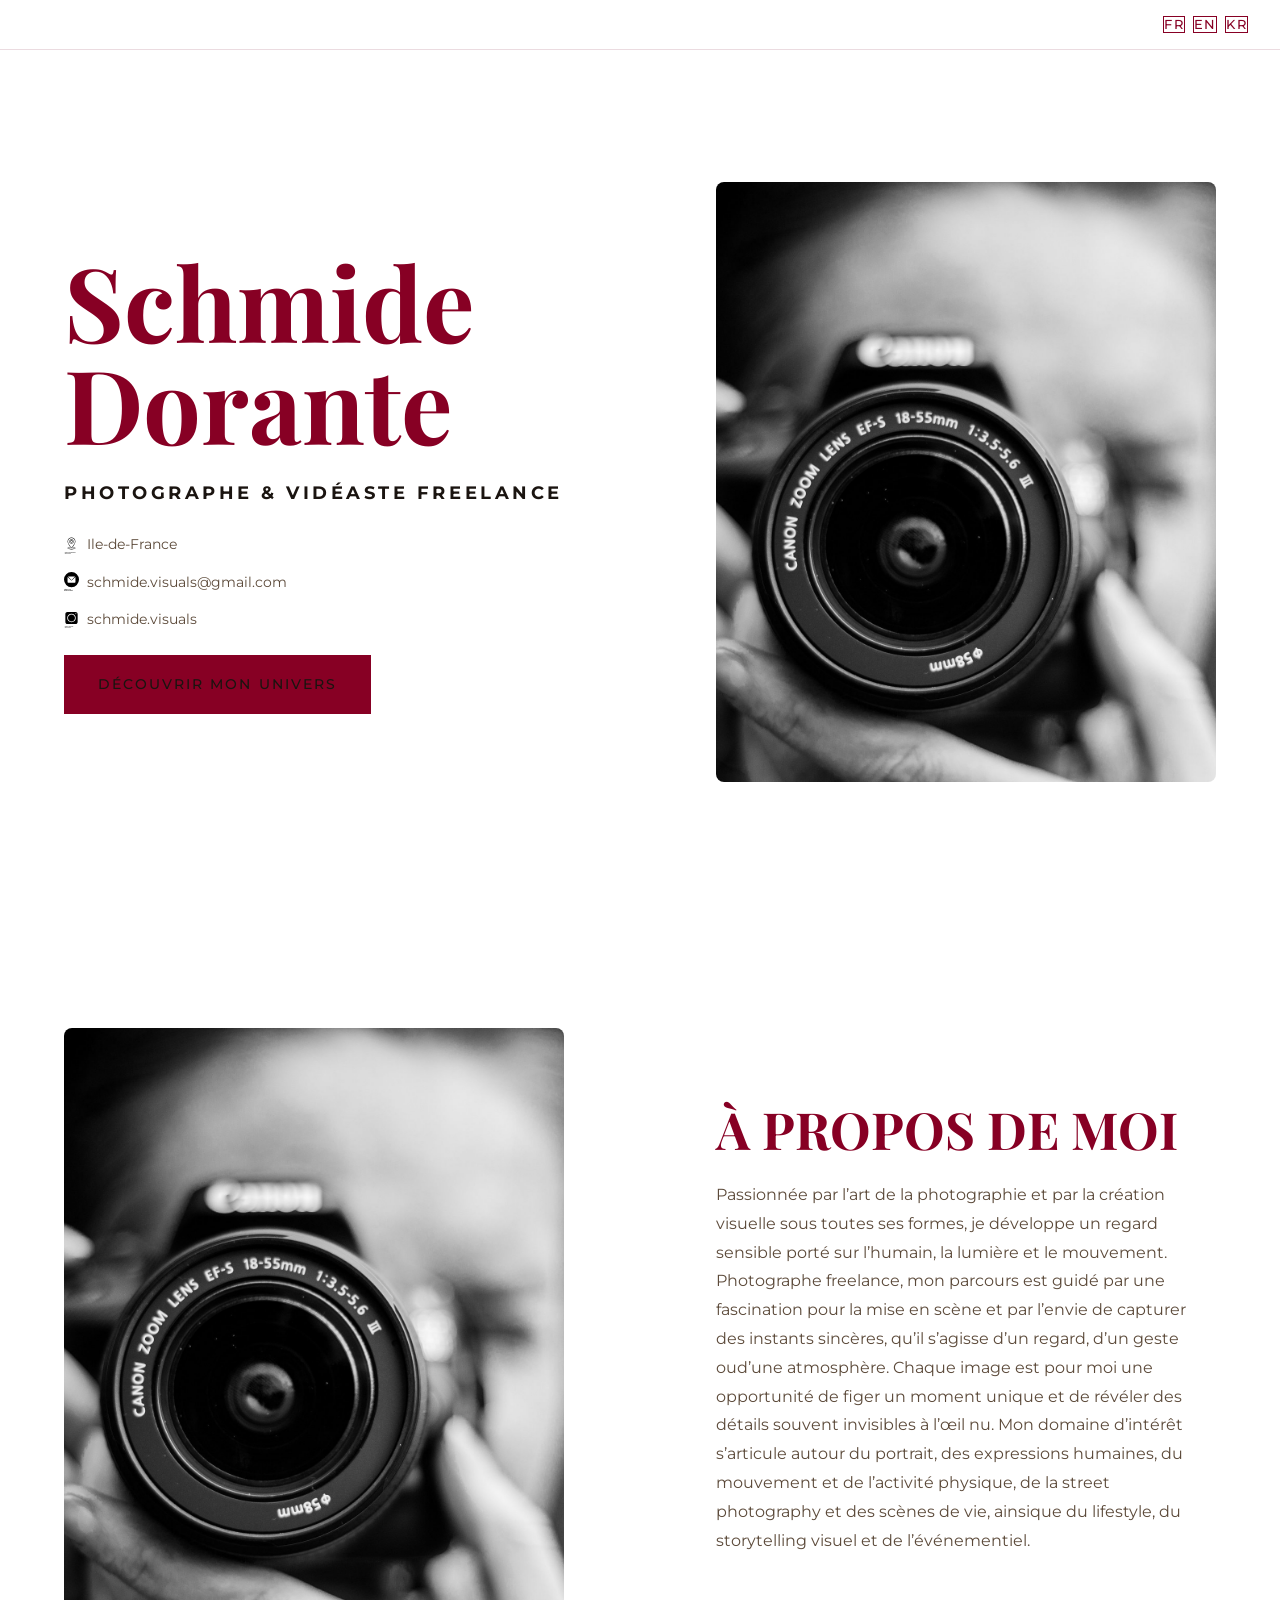
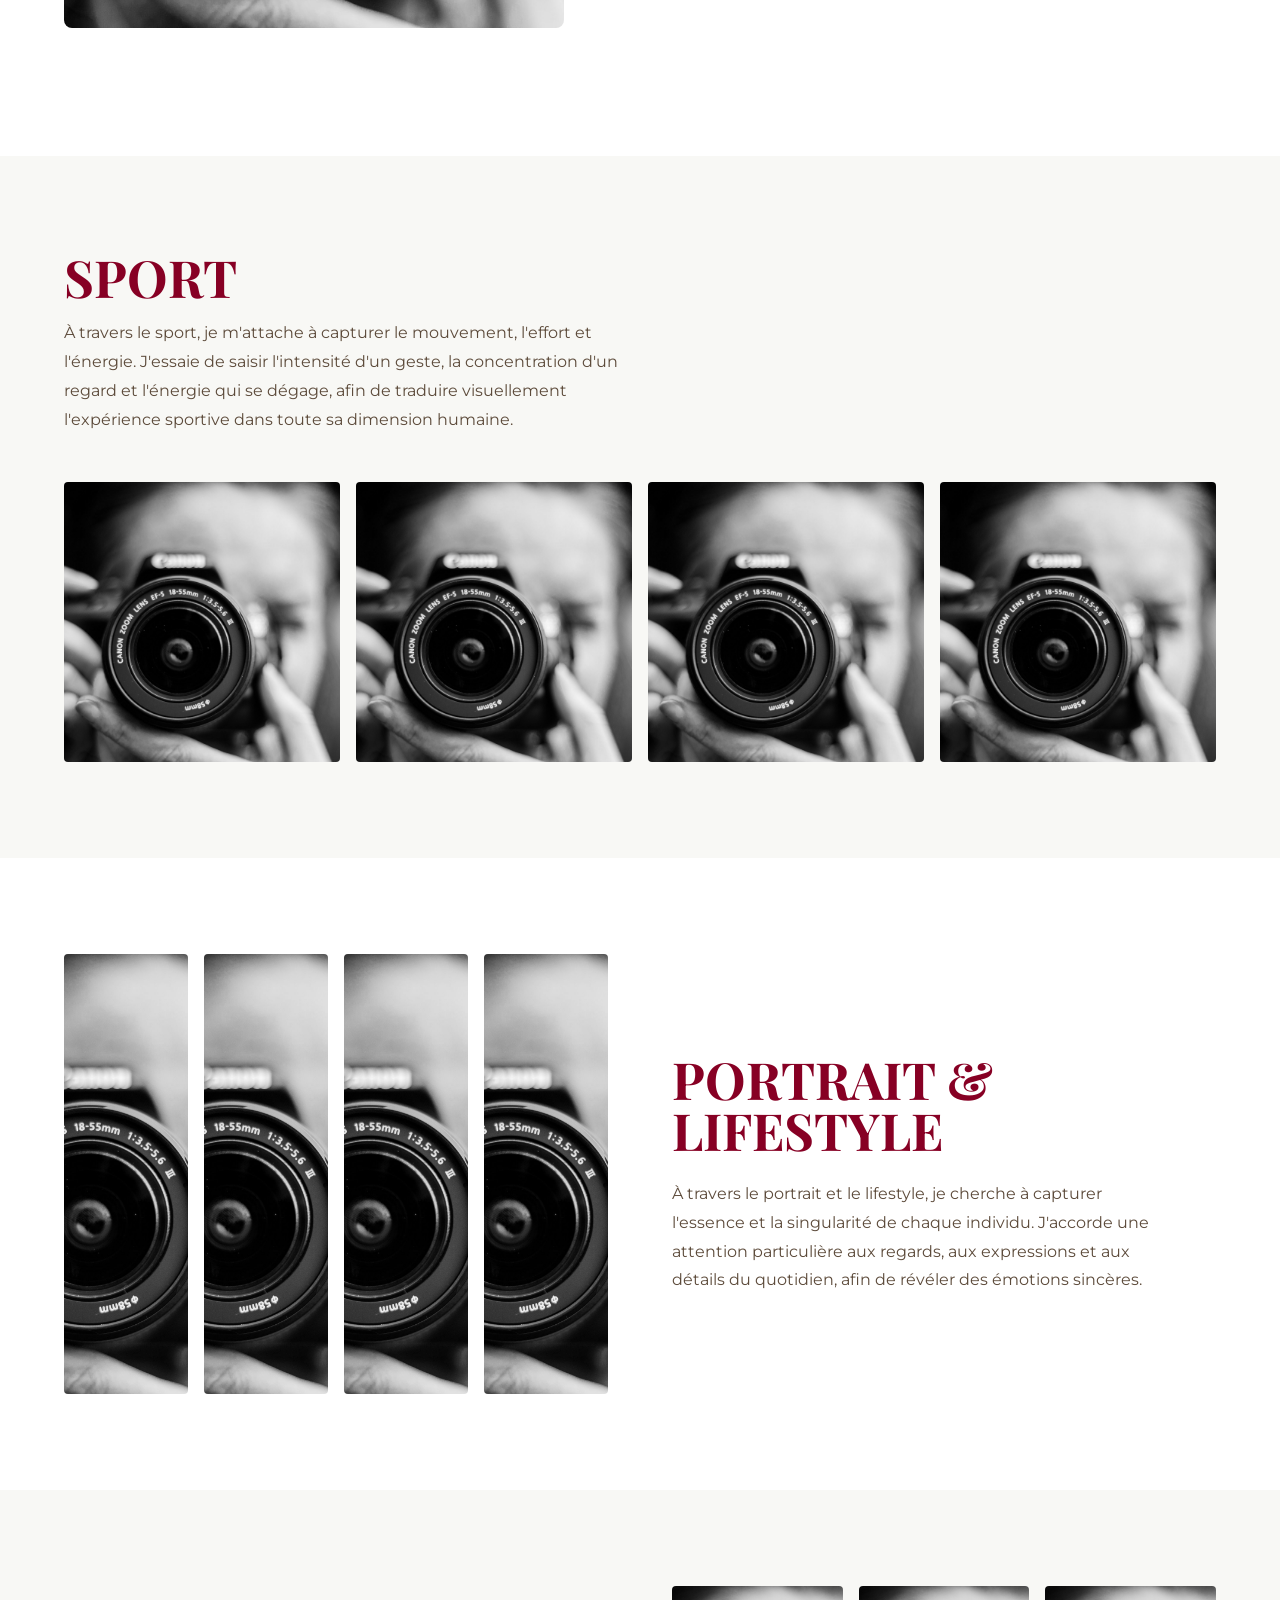
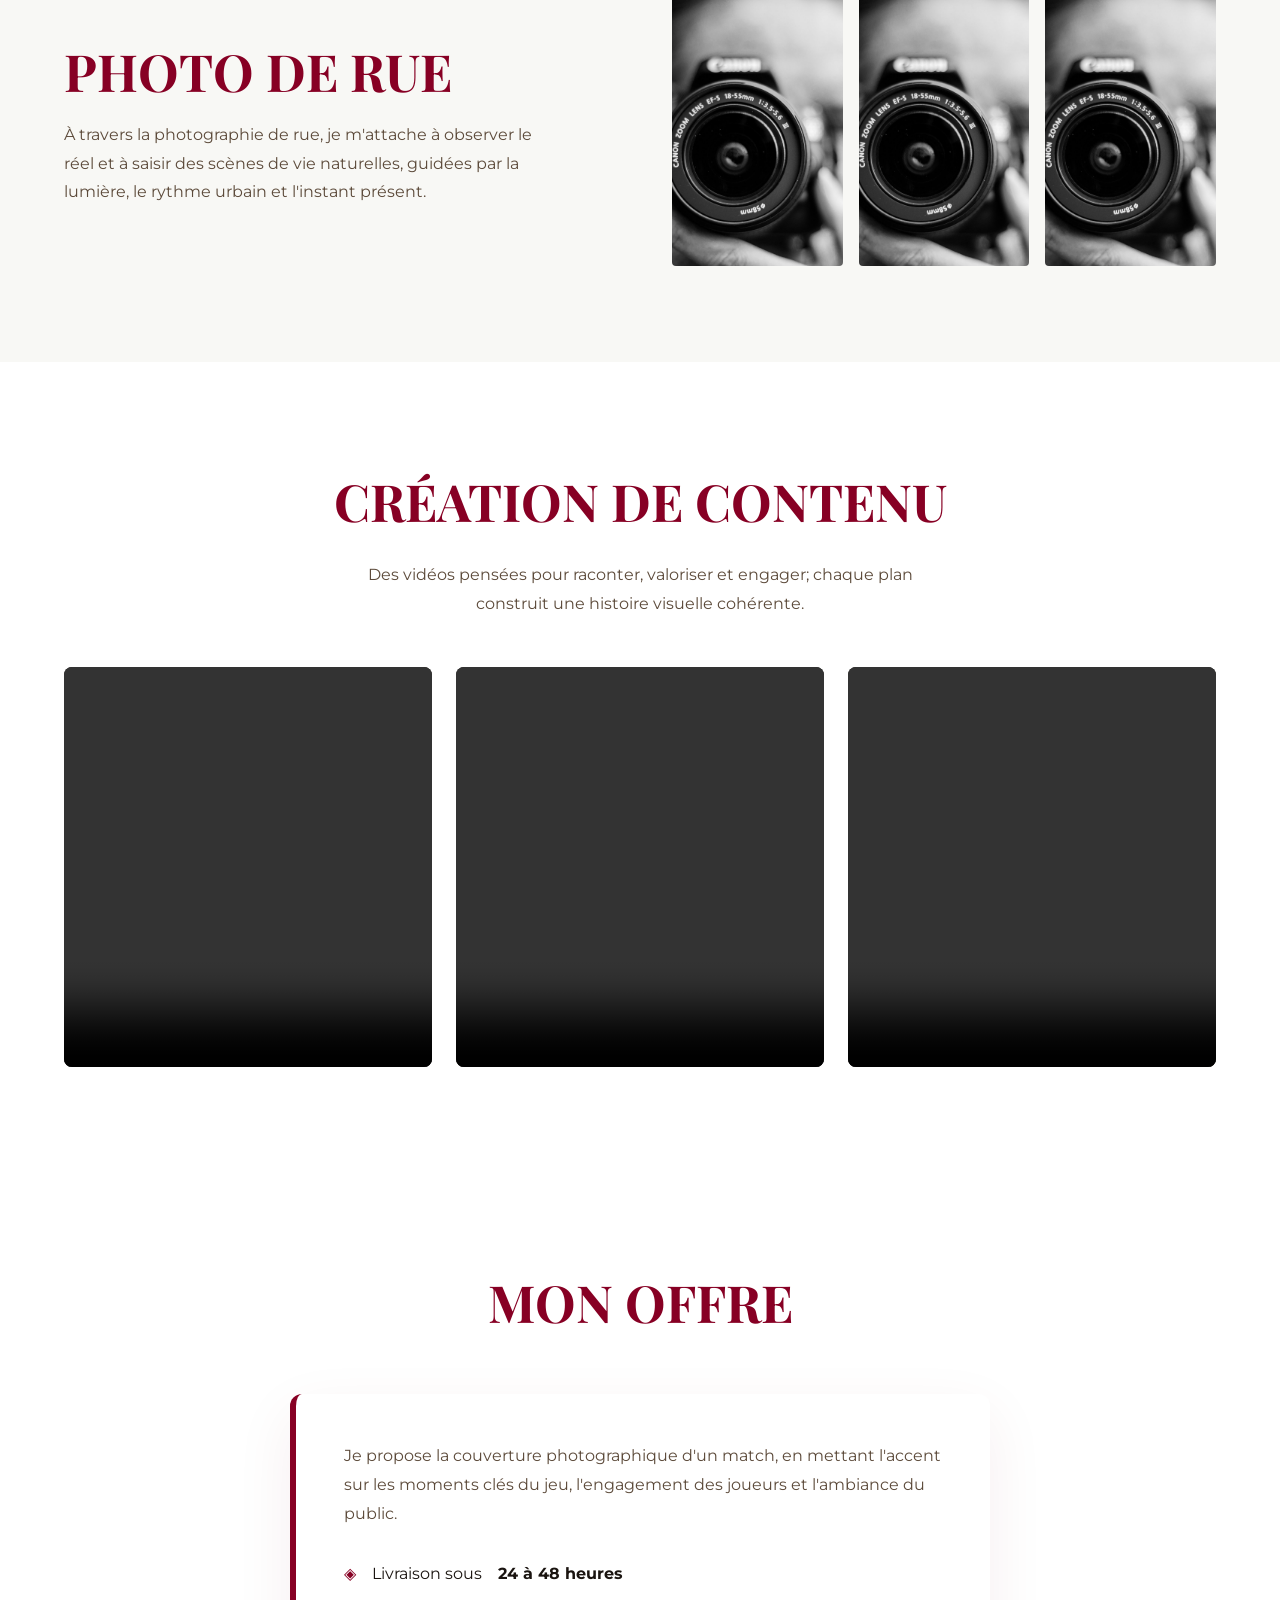
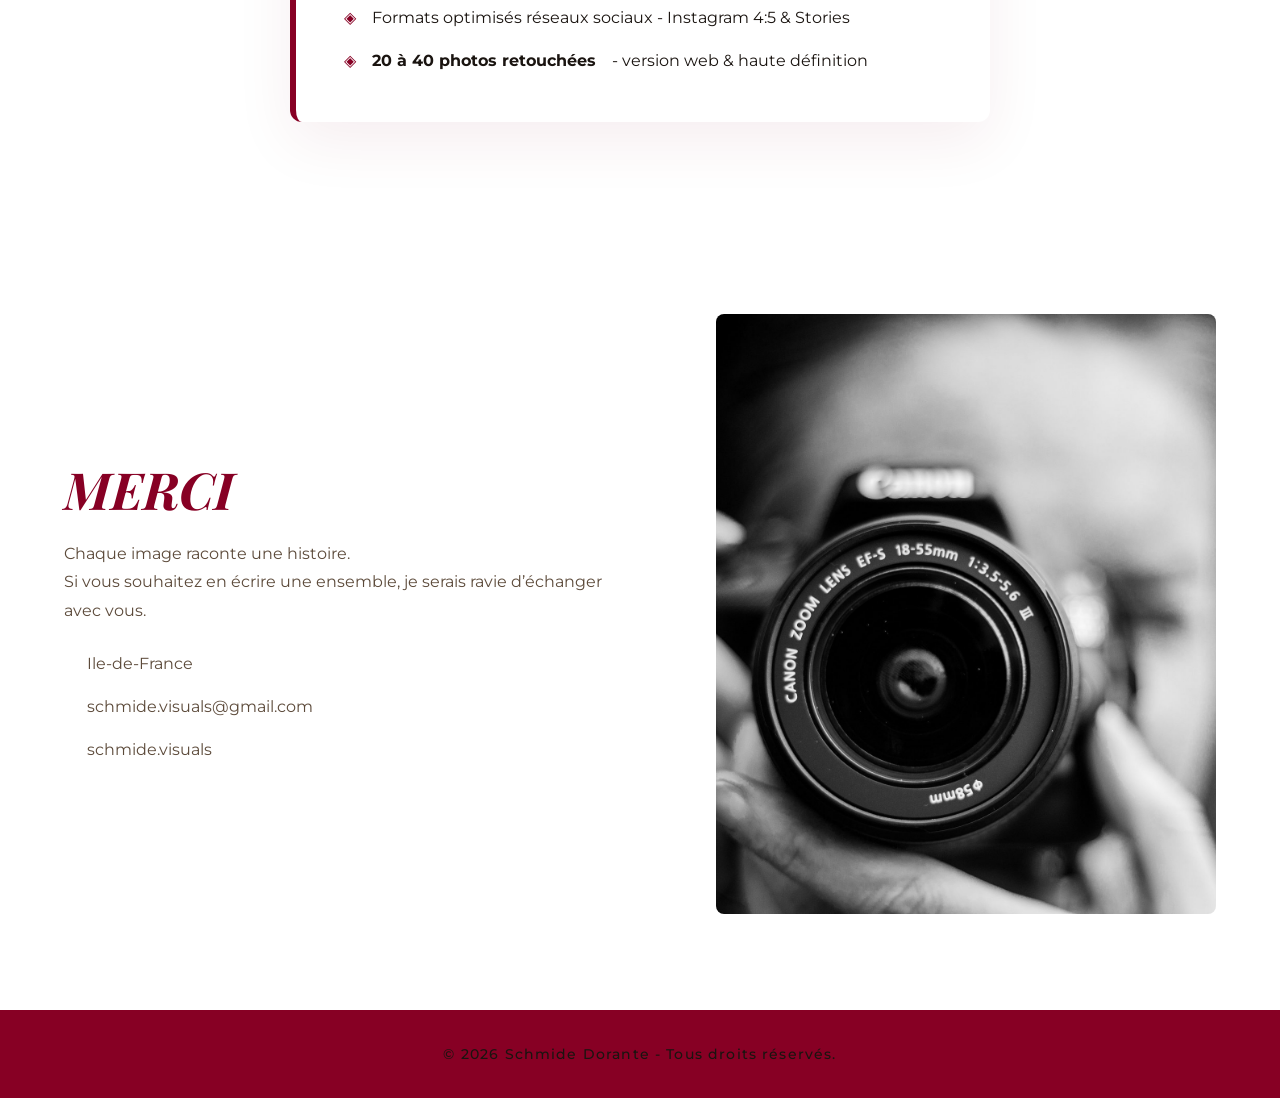
==== commit 85b619c0: "Correction" ====
--- a/index.html
+++ b/index.html
@@ -136,11 +136,9 @@
                     Je propose la couverture photographique d'un match, en mettant l'accent sur les moments clés du jeu, l'engagement des joueurs et l'ambiance du public.
                 </p>
                 <ul>
-                    <li>Livraison sous <strong> 24 à 48 heures </strong></li>
-                    <li>Formats optimisés réseaux sociaux - Instagram 4:5 &amp; Stories</li>
-                    <li>
-                        <strong>20 à 40 photos retouchées</strong> - version web &amp; haute définition
-                    </li>
+                    <li id="offre1">Livraison sous <strong> 24 à 48 heures </strong></li>
+                    <li id="offre2">Formats optimisés réseaux sociaux - Instagram 4:5 &amp; Stories</li>
+                    <li id="offre3"><strong>20 à 40 photos retouchées</strong> - version web &amp; haute définition</li>
                 </ul>
             </div>
         </section>
--- a/style.css
+++ b/style.css
@@ -561,7 +561,6 @@
 
 /* Making the portfolio responsive - Tablette */
 @media (max-width : 900px){
-    /* Header */
     nav {
       justify-content: center;
     }
@@ -578,7 +577,7 @@
     
   #hero-image img {
       max-width: 100;
-      height: 300px;
+      height: 400px;
     }
 
   .contact-info {
@@ -592,7 +591,7 @@
   /* À PROPOS */
   section:has(#a_propos){
       flex-direction: column;
-      padding: 4rem 1rem;
+      padding: 4rem 2rem;
     }
 
   #image_gauche{
@@ -601,12 +600,12 @@
 
   #image_gauche img{
     max-width: 100%;
-    height: 500px;
+    height: 400px;
   }
 
   /* Sport */
   section:has(#sport-titre){
-    padding: 4rem 1rem;
+    padding: 4rem 2rem;
   }
 
   #sport-galerie{
@@ -616,7 +615,7 @@
   /* Portrait */
   section:has(#portrait-titre){
     flex-direction: column;
-    padding: 4rem 1rem;
+    padding: 4rem 2rem;
   }
 
   #portrait-galerie{
@@ -626,7 +625,7 @@
   /* Photo de rue */
   section:has(#rue-titre) {
     flex-direction: column;
-    padding: 4rem 1rem;
+    padding: 4rem 2rem;
   }
 
   #rue-galerie{
@@ -635,7 +634,7 @@
 
   /* Création de contenu */
   section:has(#contenu-titre){
-    padding: 4rem 1rem;
+    padding: 4rem 2rem;
   }
 
   #contenu-galerie{
@@ -644,13 +643,13 @@
 
   /* Mon offre */
   section:has(#offre-titre){
-    padding: 4rem 1rem;
+    padding: 4rem 2rem;
   }
 
   /* Contact */
   section:has(#contact-titre){
     flex-direction: column;
-    padding: 4rem 1rem;
+    padding: 4rem 2rem;
   }
 
   #contact-image{
@@ -697,8 +696,8 @@
 /* Scroll reveal animation */
 section.reveal {
   opacity: 0;
-  transform: translate(20px);
-  transition: opacity 0.5s ease, transform 0.5s ease;
+  transform: translate(30px);
+  transition: opacity 0.8s ease, transform 0.8s ease;
 }
 section.reveal.visible{
   opacity: 1;
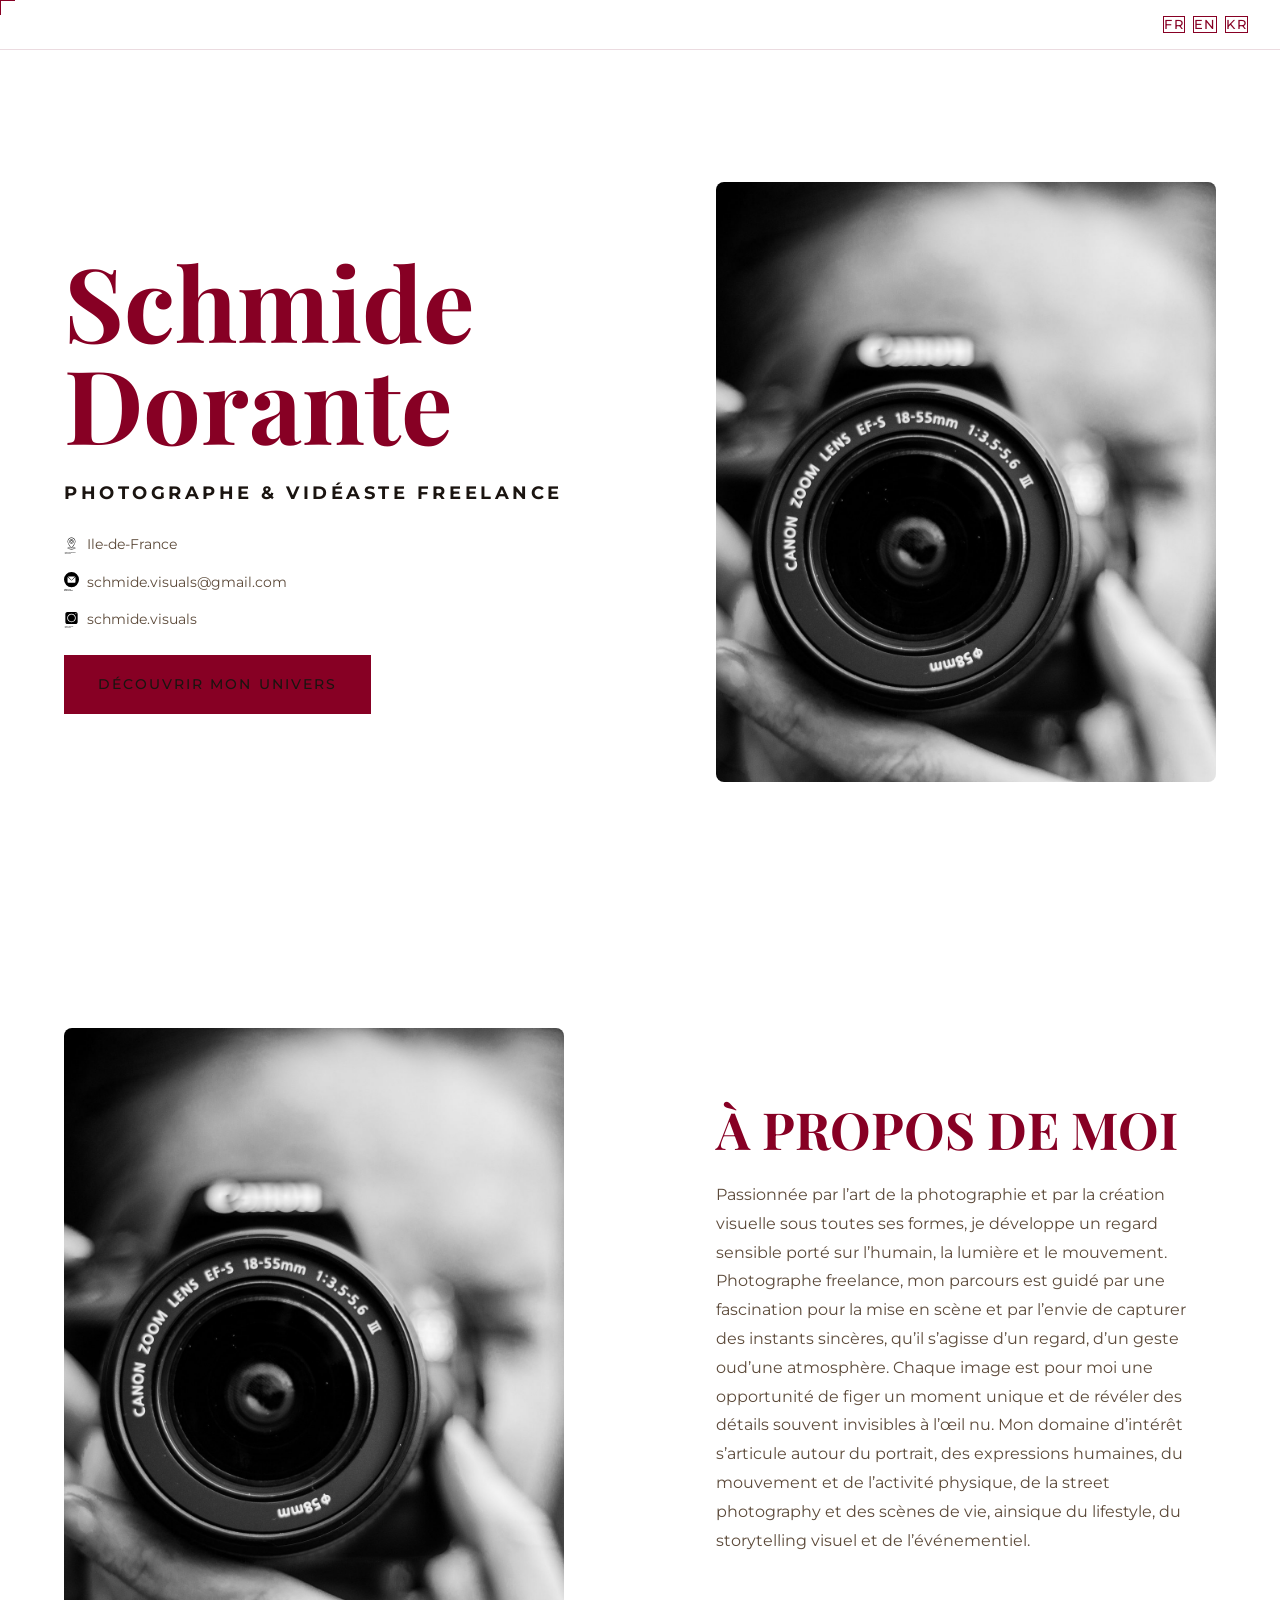
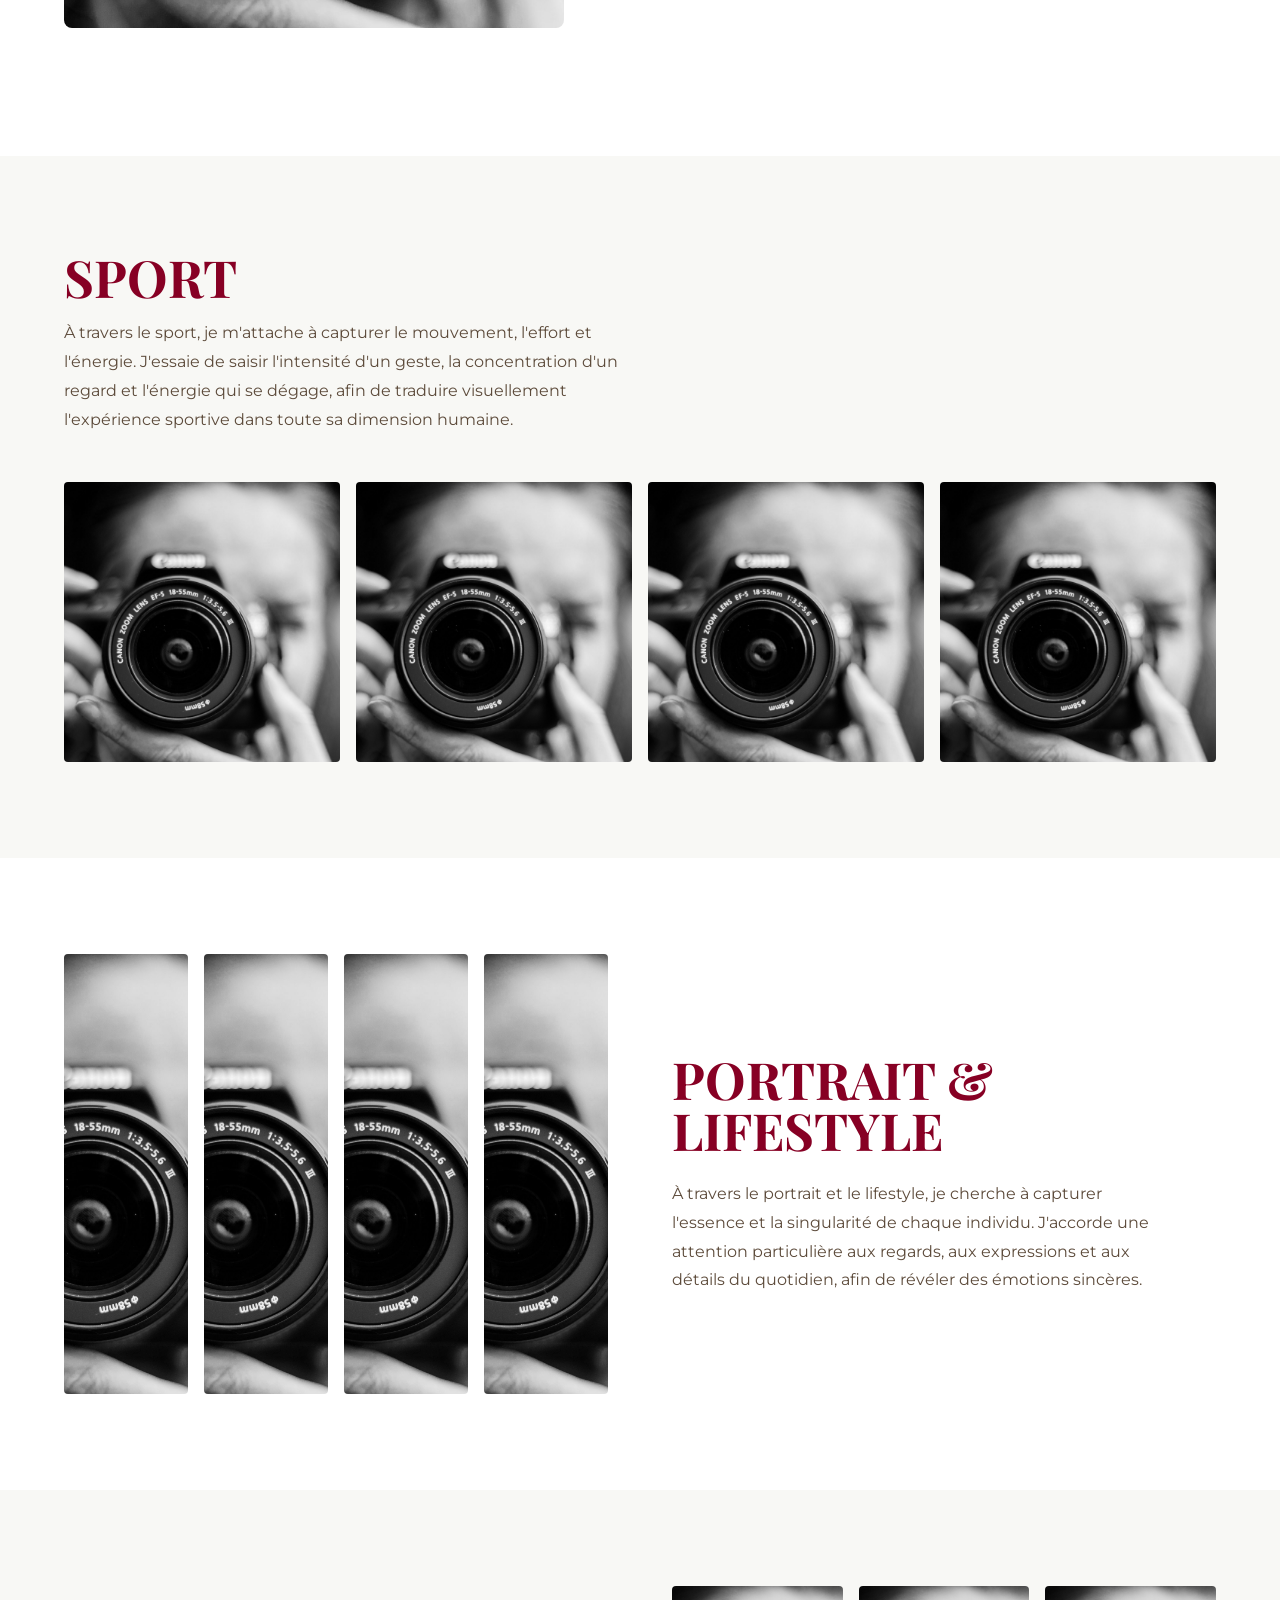
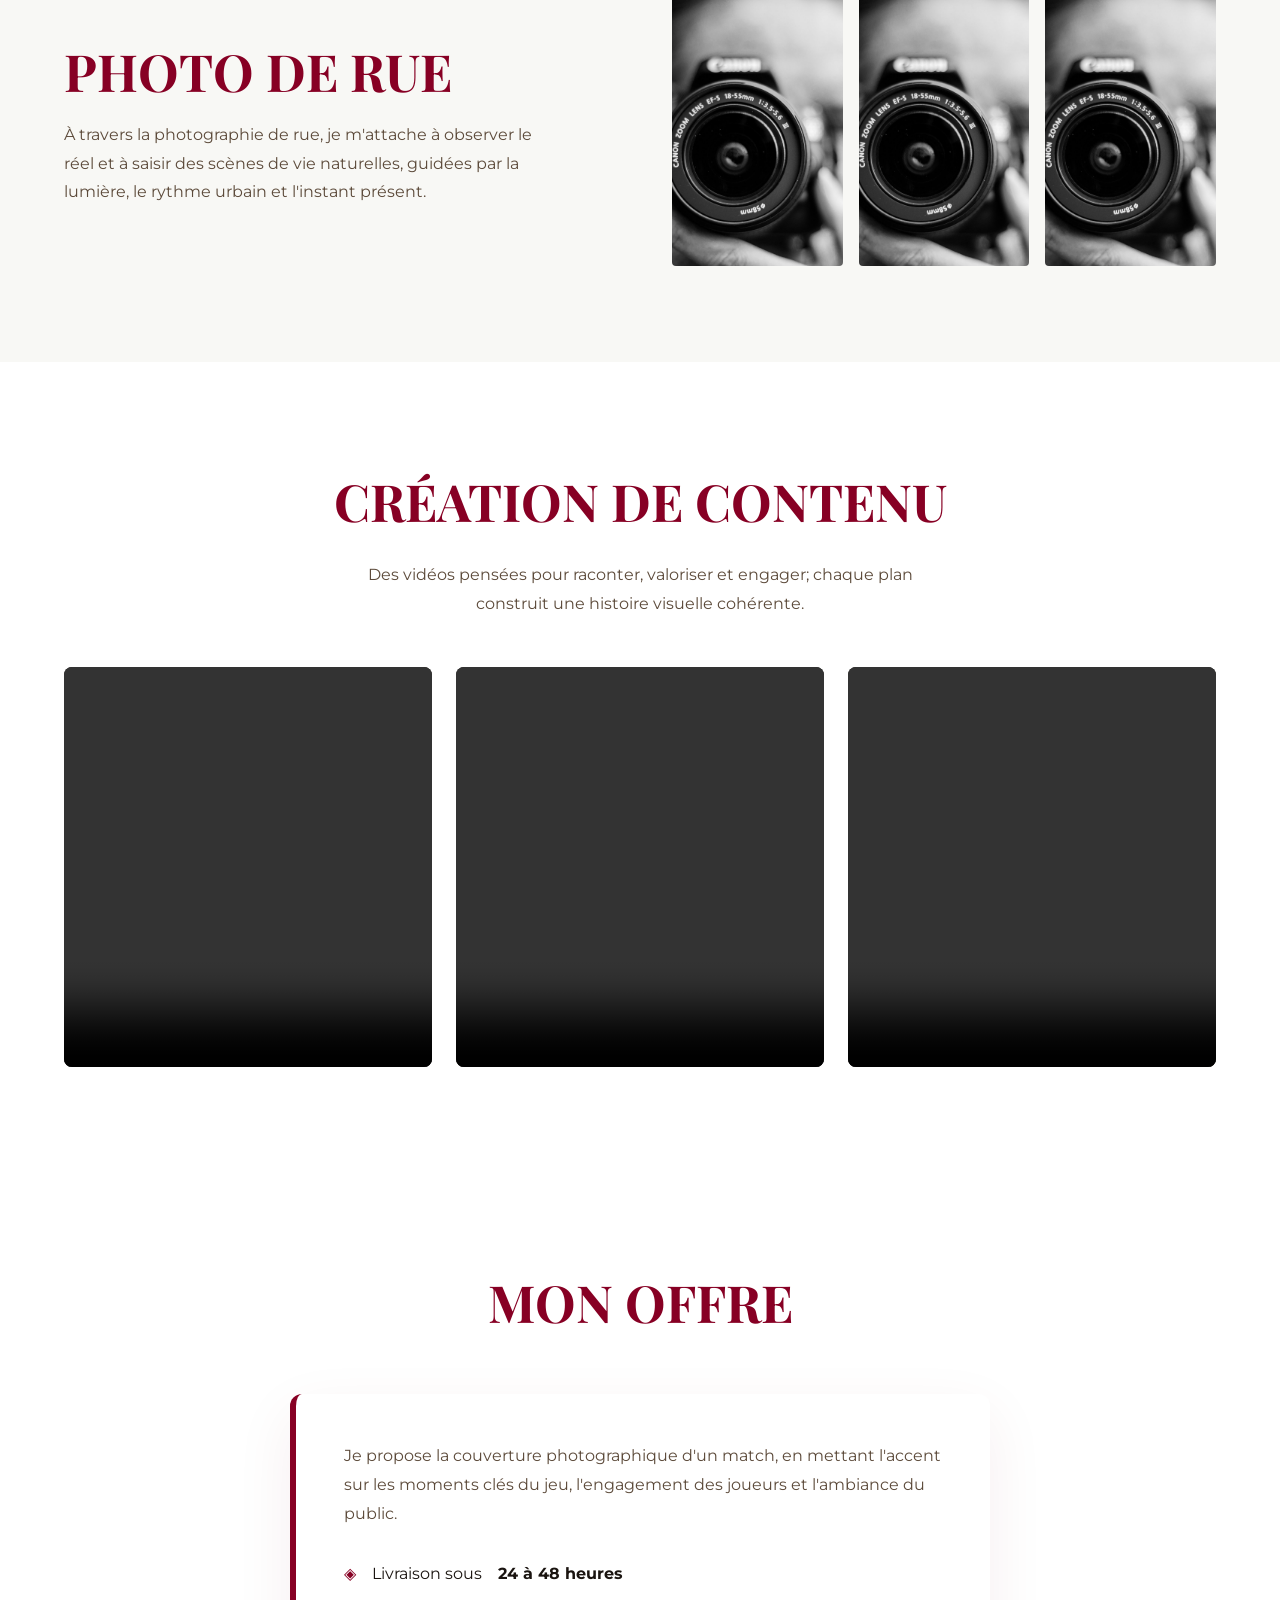
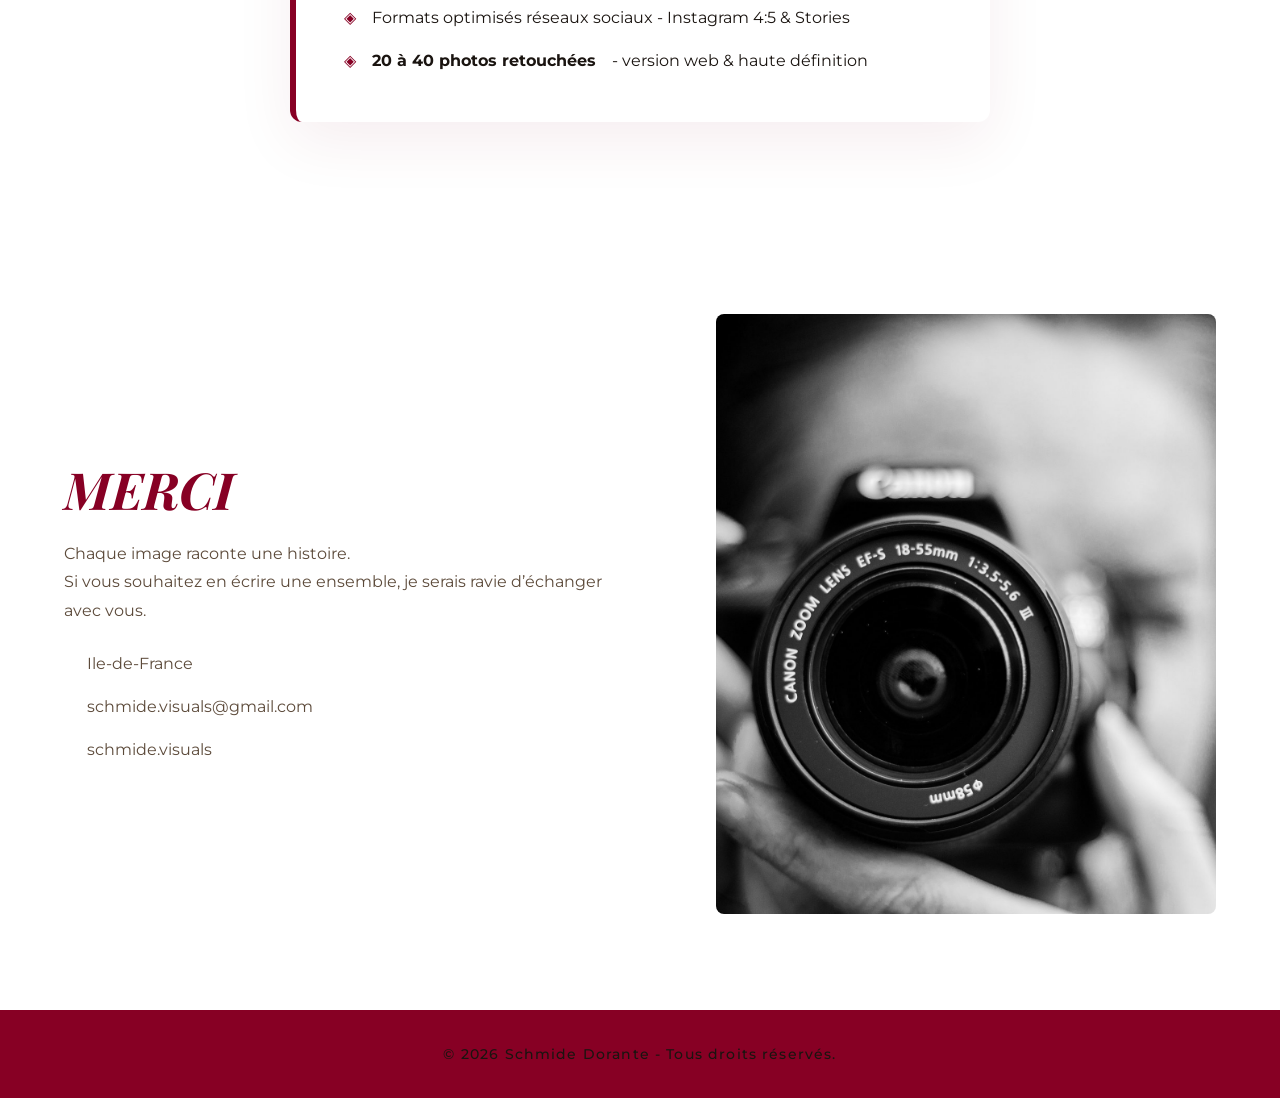
==== commit 4e44de33: "ajout" ====
--- a/index.html
+++ b/index.html
@@ -19,6 +19,8 @@
 </head>
     <!-- Language options -->
 <body>
+    <!--Curseur -->
+    <div id="curseur"></div>
     <header>
         <nav>
             <div class="language-option">
--- a/style.css
+++ b/style.css
@@ -687,7 +687,7 @@
     grid-template-columns: 1fr;
   }
 
-  /* Offre */
+  /* Offer */
   #offre-contenu{
     padding: 2rem 1.5rem;
   }
@@ -702,4 +702,35 @@
 section.reveal.visible{
   opacity: 1;
   transform: translateY(0);
+}
+
+/* Cursor */
+* {
+  cursor: none;
+}
+#curseur {
+  position: fixed;
+  width: 30px;
+  height: 30px;
+  pointer-events: none;
+  z-index: 9999;
+  transform: translate(-50%, -50%);
+}
+#curseur::before {
+    content: '';
+    position: absolute;
+    width: 100%;
+    height: 1px;
+    background-color: var(--bordeaux);
+    top: 50%;
+    left: 0;
+}
+#curseur::after {
+    content: '';
+    position: absolute;
+    width: 1px;
+    height: 100%;
+    background-color: var(--bordeaux);
+    left: 50%;
+    top: 0;
 }
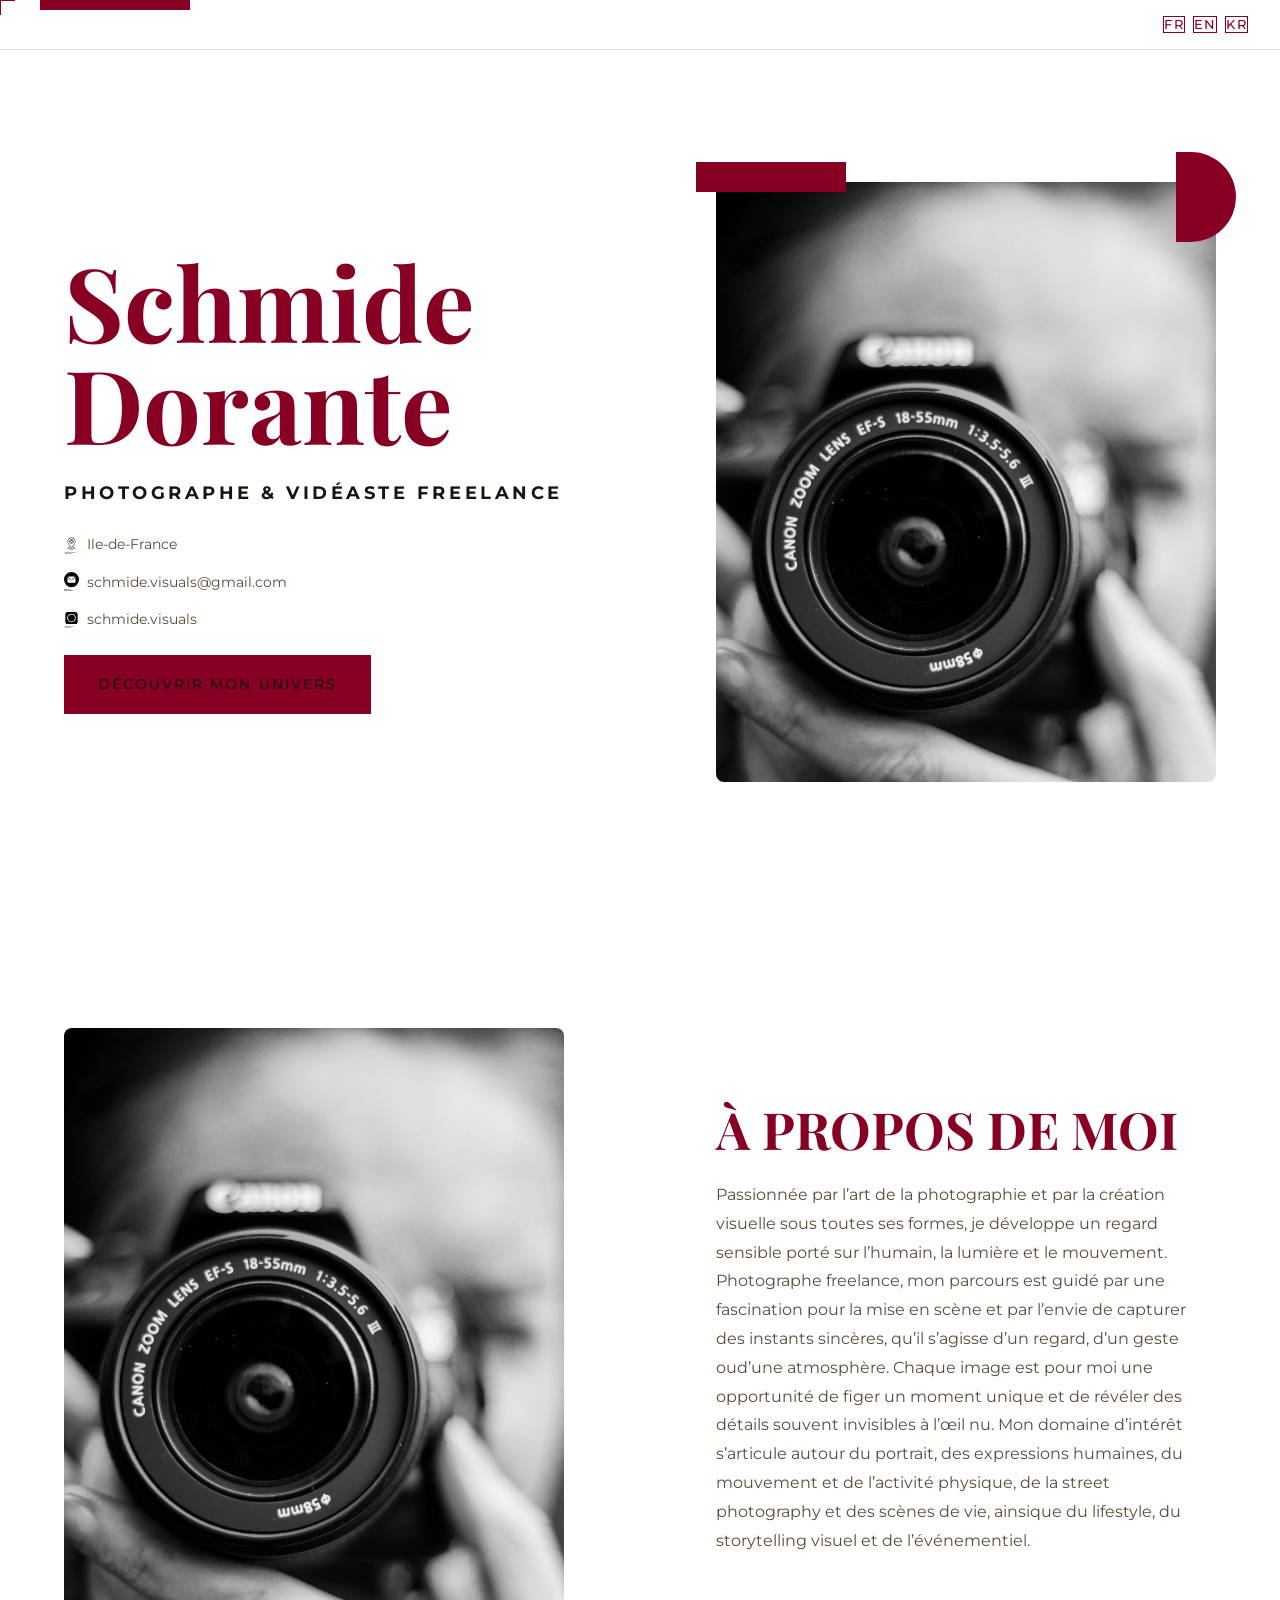
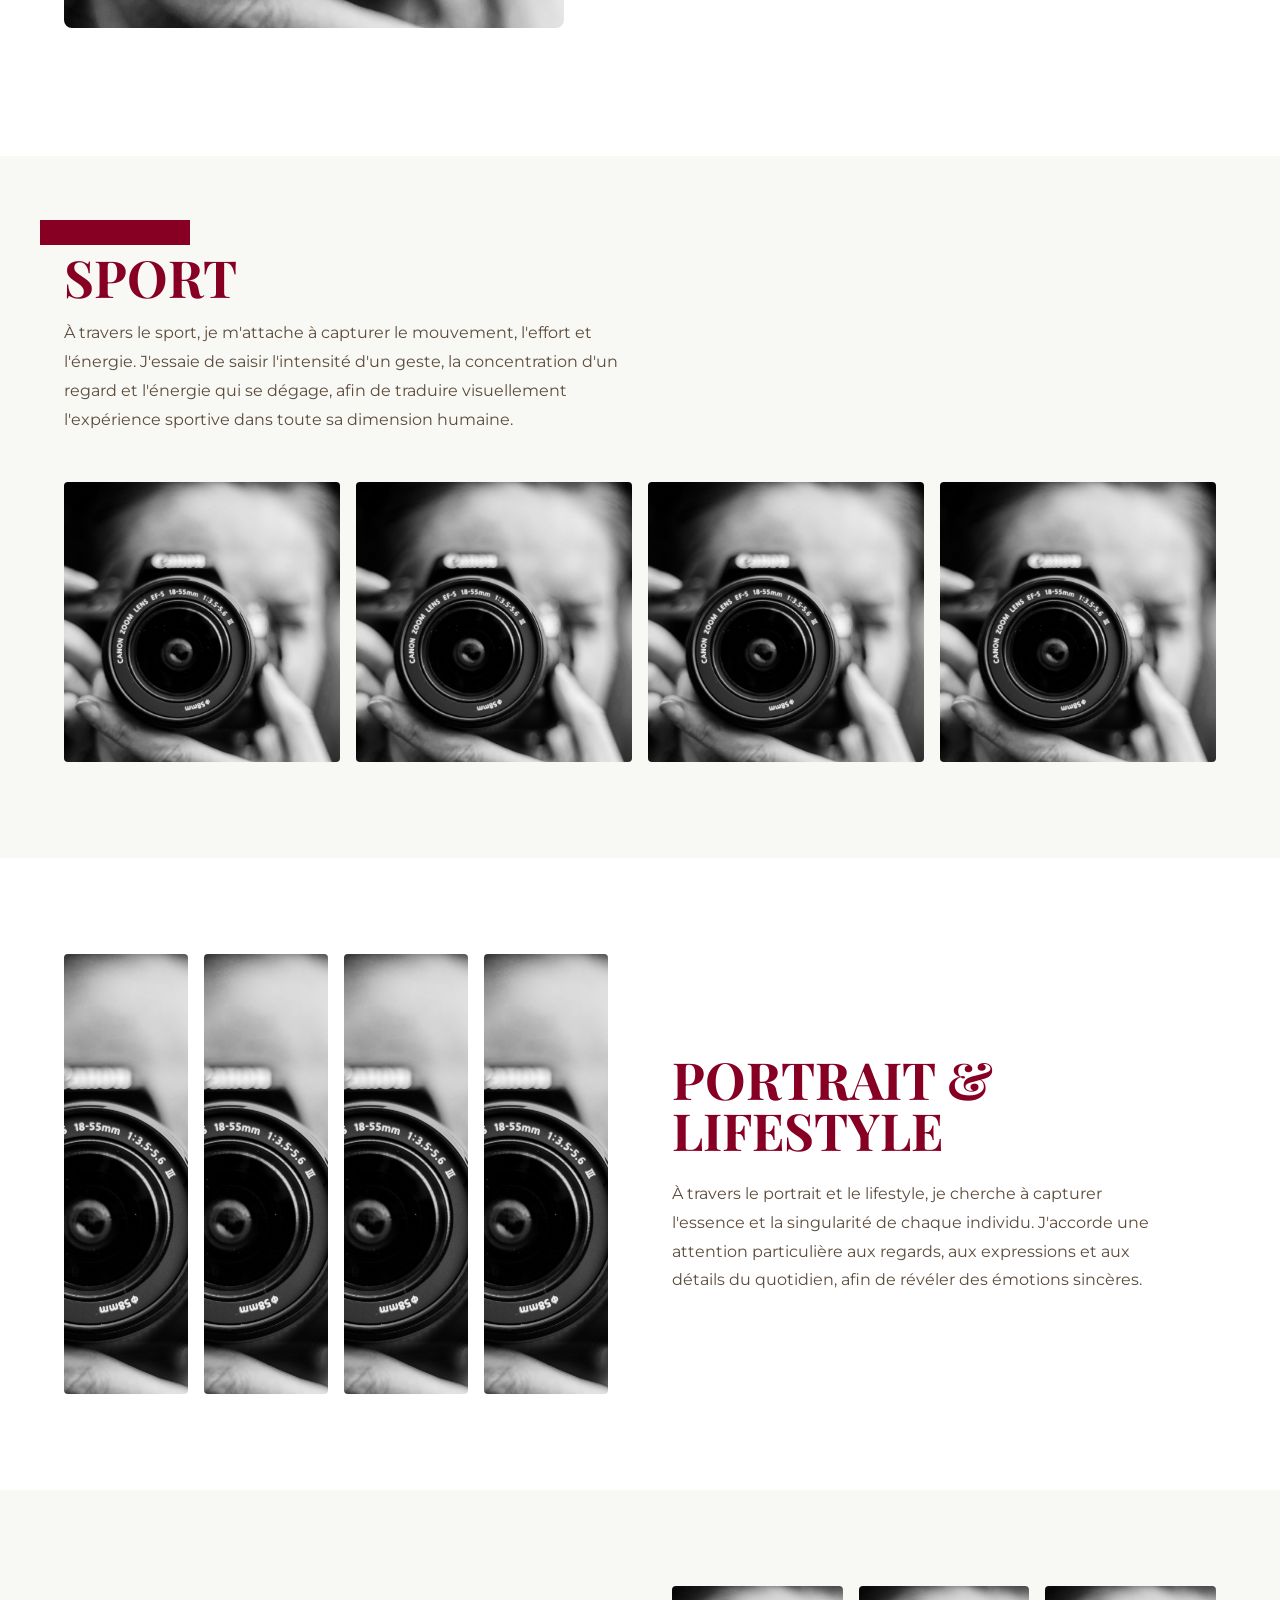
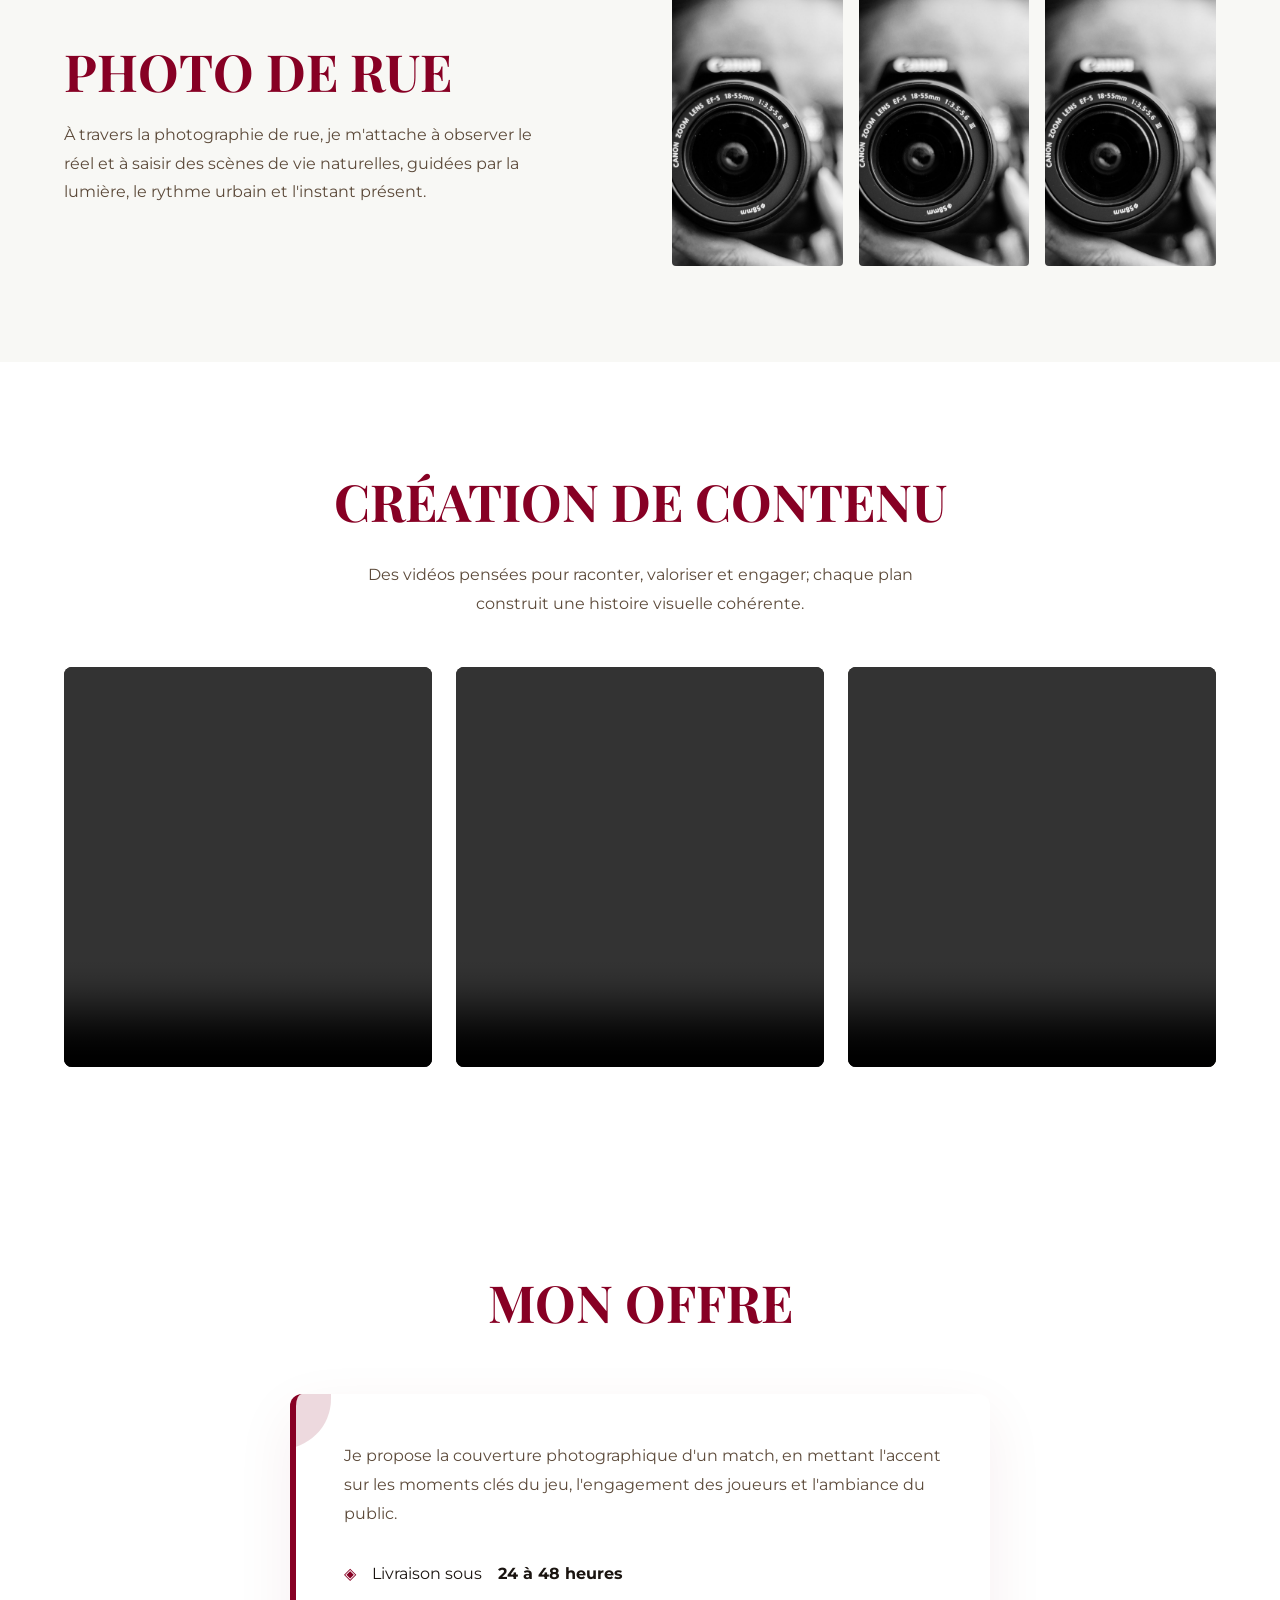
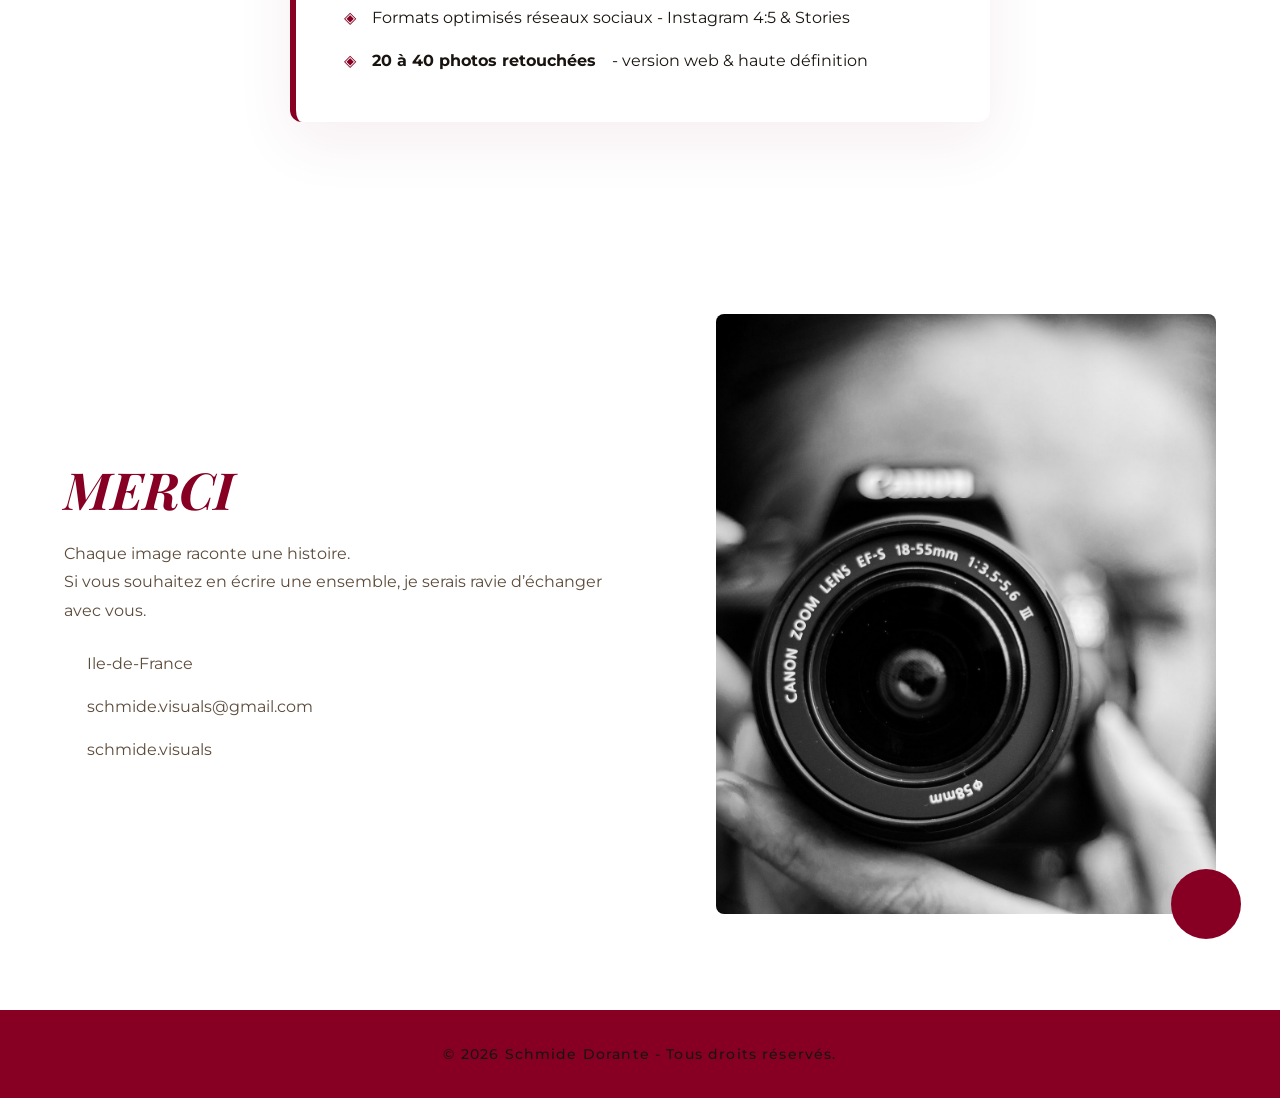
==== commit af3c28d4: "ajout" ====
--- a/index.html
+++ b/index.html
@@ -52,6 +52,8 @@
         </div>
         <!--Hero, This will be my main portrait-->
         <div id="hero-image">
+            <div class="forme-barre"></div>
+            <div class="forme-demi-cercle"></div>
             <img src="images/photographe.jpg" alt="Schmide photographe"/>
         </div>
     </section>
@@ -59,6 +61,7 @@
         <section aria-labelledby="a_propos">
             <!--A propos, This will be a different photo of me-->
             <div id="image_gauche">
+                <div class="forme-barre"></div>
                 <!-- Image to be added later -->
                 <img src="images/photographe.jpg" width="200" alt="Schmide Dorante photographe"/>
             </div>
@@ -74,6 +77,7 @@
         <!--Adding the sport section -->
         <section id="sport" aria-labelledby="sport-titre">
             <h2 id="sport-titre">Sport</h2>
+            <div class="forme-barre forme-barre--haut-droite"></div>
             <p id="sport-description"> À travers le sport, je m'attache à capturer le mouvement, l'effort et l'énergie. J'essaie de saisir l'intensité d'un geste, la concentration d'un regard et l'énergie qui se dégage, afin de traduire visuellement l'expérience sportive dans toute sa dimension humaine.
             </p>
             <div id="sport-galerie">
@@ -134,6 +138,7 @@
         <section id="offre" aria-labelledby="offre-titre">
             <h2 id="offre-titre">Mon Offre</h2>
             <div id="offre-contenu">
+                <div class="forme-demi-cercle forme-demi-cercle--coin"></div>
                 <p id="offre-description">
                     Je propose la couverture photographique d'un match, en mettant l'accent sur les moments clés du jeu, l'engagement des joueurs et l'ambiance du public.
                 </p>
@@ -166,6 +171,7 @@
                 </address>
             </div>
             <div id="contact-image">
+                <div class="forme-cercle-plein"></div>
                 <img src="images/photographe.jpg" alt="Photograpgie photographe"/>
             </div>
         </section>
--- a/style.css
+++ b/style.css
@@ -164,6 +164,7 @@
   flex: 1;
   display: flex;
   justify-content: flex-end;
+  position: relative;
 }
 
 #hero-image img {
@@ -173,6 +174,27 @@
   object-fit: cover;
   object-position: center top;
   border-radius: 8px;
+}
+
+.forme-barre {
+  position: absolute;
+  top: -20px;
+  left: 40px;
+  width: 150px;
+  height: 30px;
+  background-color: var(--bordeaux);
+  z-index: 1;
+}
+
+.forme-demi-cercle {
+  position: absolute;
+  top: -30px;
+  right: -20px;
+  width: 60px;
+  height: 90px;
+  background-color: var(--bordeaux);
+  border-radius: 0 60px 60px 0;
+  z-index: 1;
 }
 
 /* À Propos section style */
@@ -733,4 +755,49 @@
     background-color: var(--bordeaux);
     left: 50%;
     top: 0;
+}
+
+/* Portfolio decoration */
+/* Sport */
+section:has(#sport-titre){
+  position: relative;
+}
+.forme-barre--haut-droite {
+  position: absolute;
+  top: 4rem;
+  right: 4rem;
+  width: 150px;
+  height: 25px;
+  background-color: var(--bordeaux);
+}
+
+/* My Offer*/
+#offre-contenu {
+  position: relative;
+  overflow: hidden;
+}
+.forme-demi-cercle--coin {
+  position: absolute;
+  top: -15px;
+  left: -15px;
+  width: 50px;
+  height: 70px;
+  background-color: var(--bordeaux);
+  border-radius: 0 0 50px 0;
+  opacity: 0.15;
+}
+
+/* Contact */
+#contact-image {
+  position: relative;
+}
+.forme-cercle-plein {
+  position: absolute;
+  bottom: -25px;
+  right: -25px;
+  width: 70px;
+  height: 70px;
+  background-color: var(--bordeaux);
+  border-radius: 50%;
+  z-index: 1;
 }
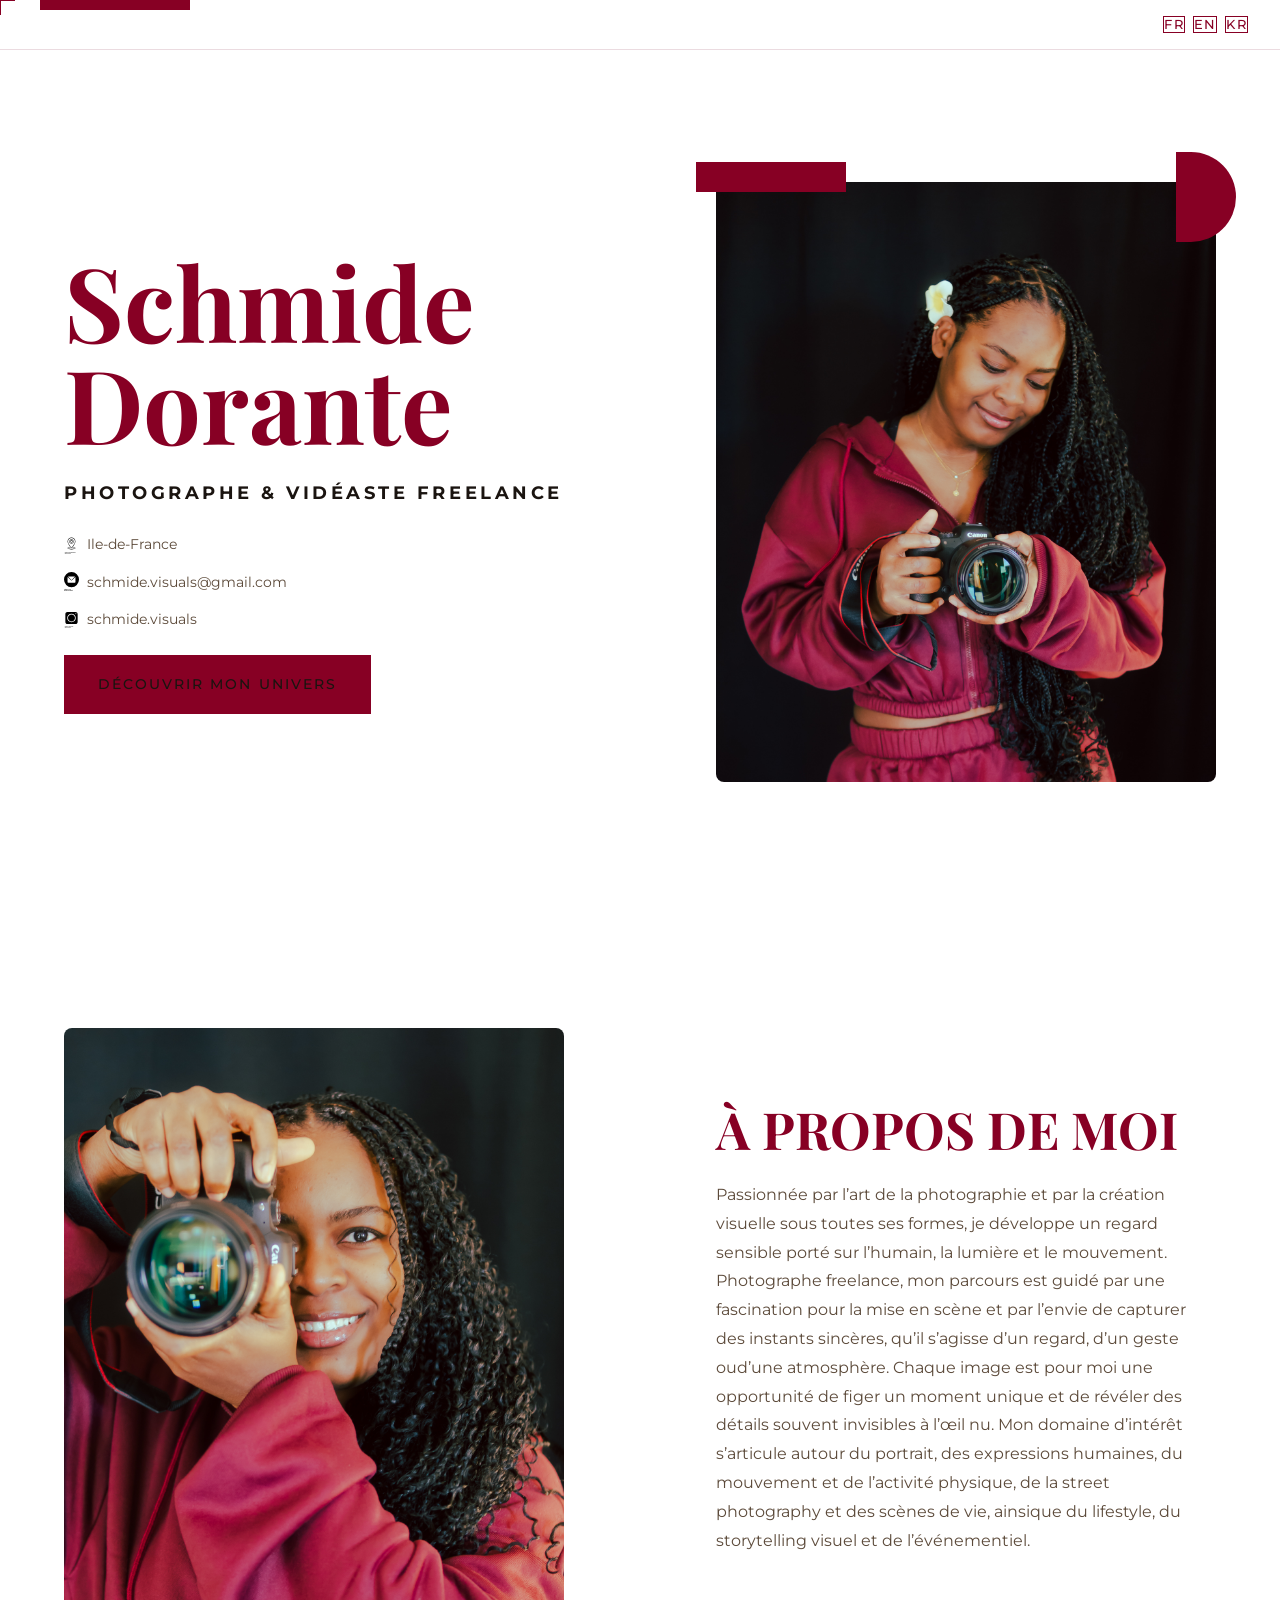
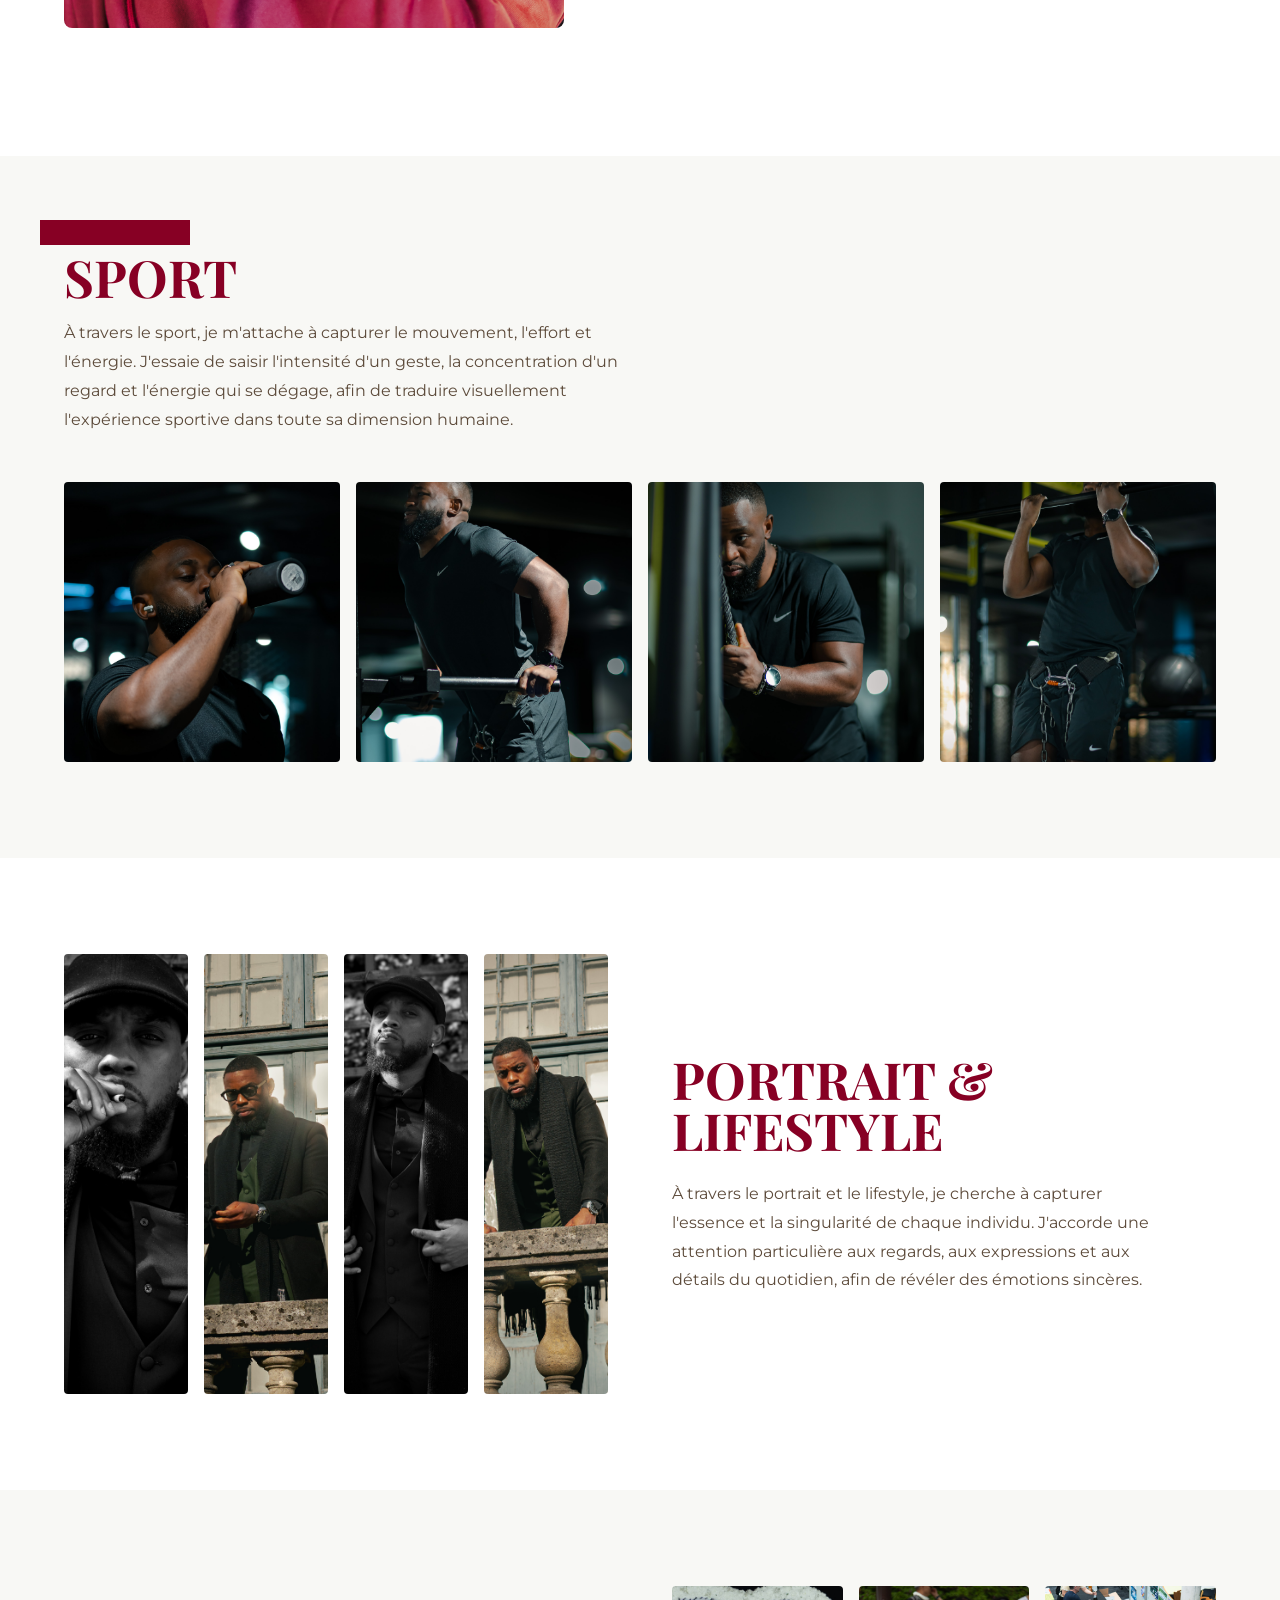
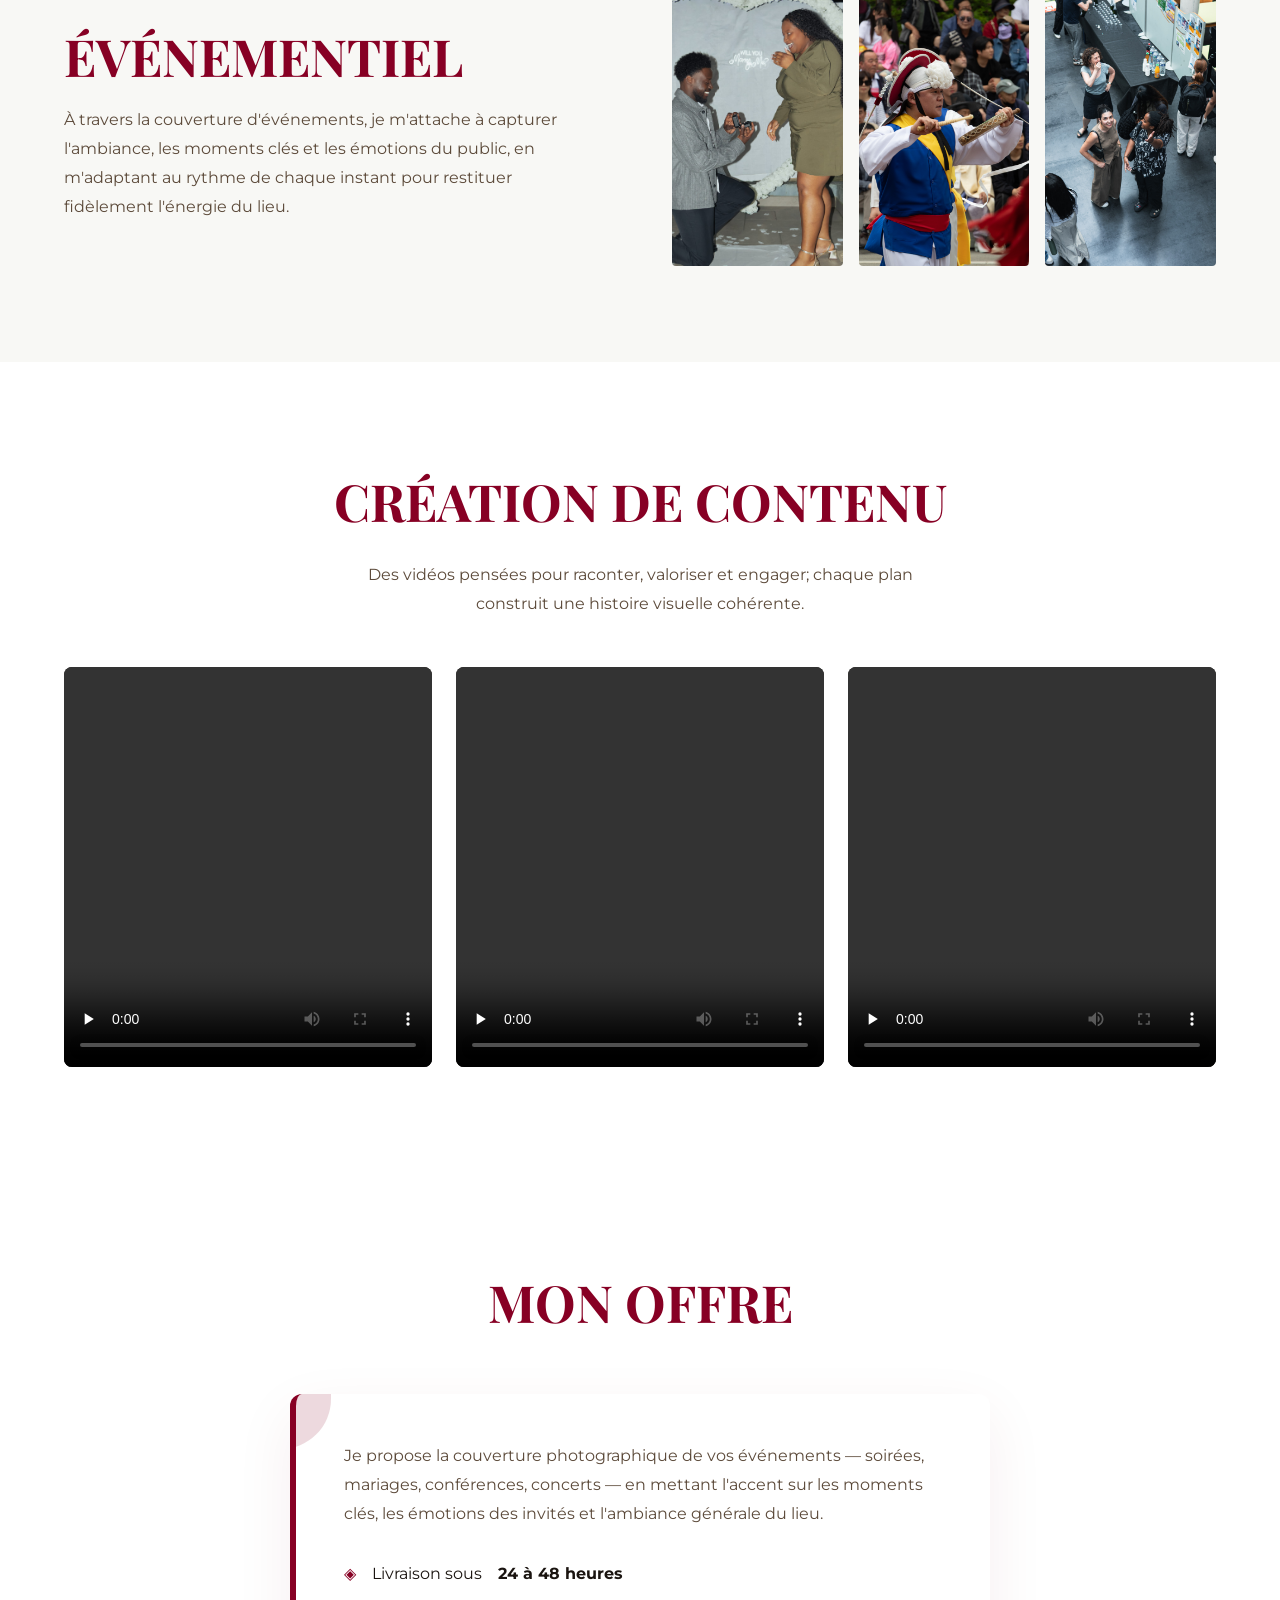
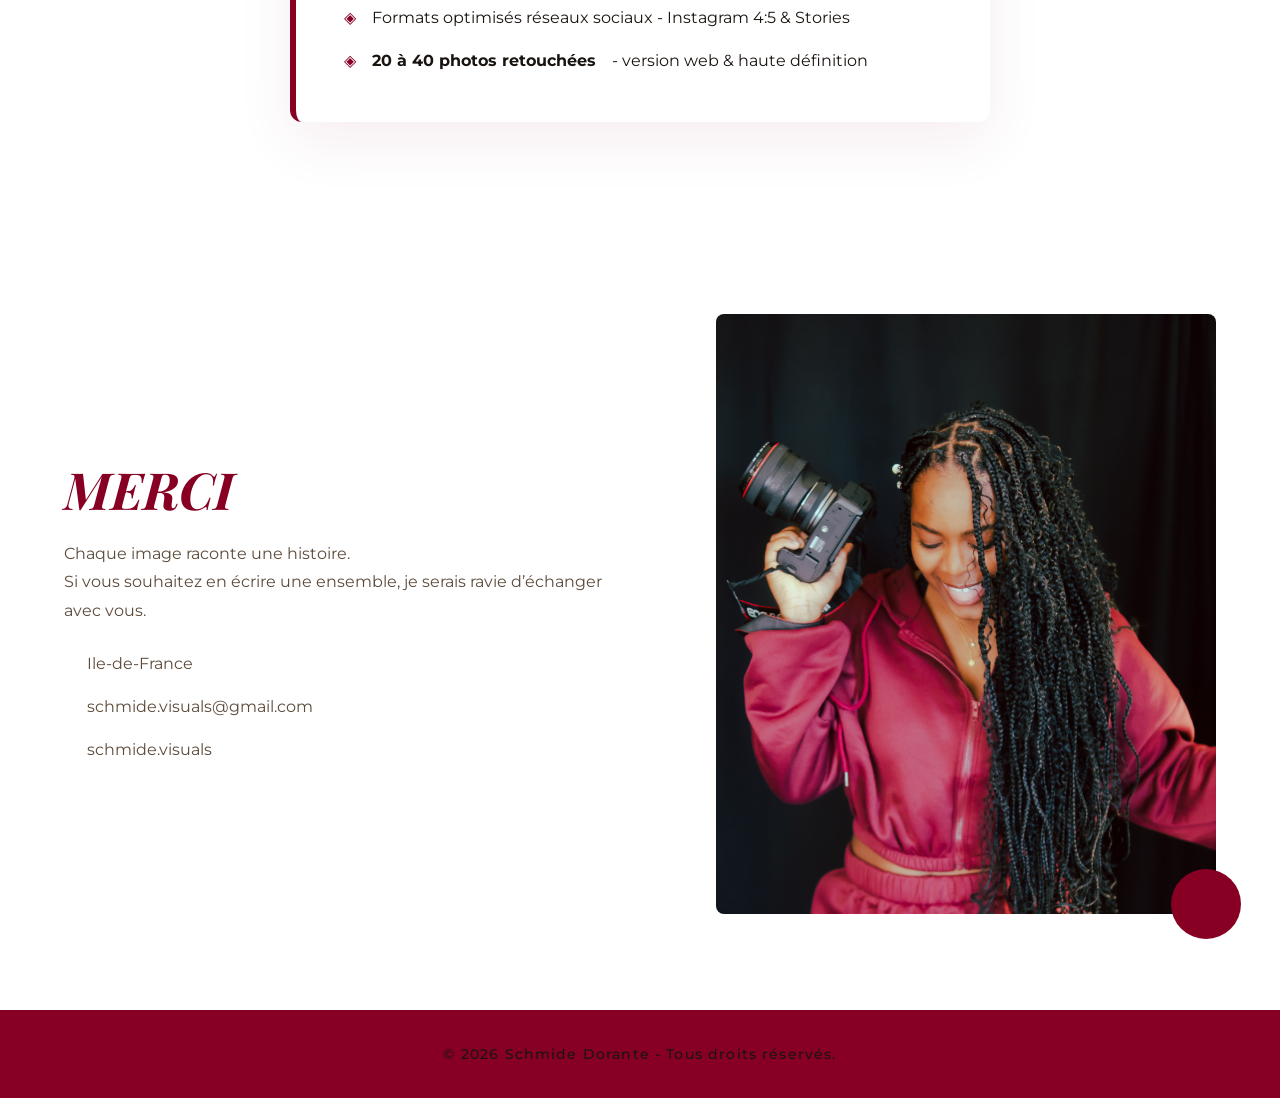
==== commit 96046aa9: "added the photos and videos" ====
--- a/index.html
+++ b/index.html
@@ -54,7 +54,7 @@
         <div id="hero-image">
             <div class="forme-barre"></div>
             <div class="forme-demi-cercle"></div>
-            <img src="images/photographe.jpg" alt="Schmide photographe"/>
+            <img src="images/photographe-schmide.jpg" alt="Schmide photographe"/>
         </div>
     </section>
     <main>
@@ -63,7 +63,7 @@
             <div id="image_gauche">
                 <div class="forme-barre"></div>
                 <!-- Image to be added later -->
-                <img src="images/photographe.jpg" width="200" alt="Schmide Dorante photographe"/>
+                <img src="images/a-propos.jpg" width="200" alt="Schmide Dorante photographe"/>
             </div>
             <div id="texte_gauche">
                 <h2 id="a_propos">À propos de moi</h2>
@@ -82,19 +82,19 @@
             </p>
             <div id="sport-galerie">
                 <!--Photos to be added later-->
-                <img src="images/photographe.jpg" alt="Photo sport 1" />
-                <img src="images/photographe.jpg" alt="Photo sport 2" />
-                <img src="images/photographe.jpg" alt="Photo sport 3" />
-                <img src="images/photographe.jpg" alt="Photo sport 4" />
+                <img src="images/sport-1.jpg" alt="Photo sport 1" />
+                <img src="images/sport-2.jpg" alt="Photo sport 2" />
+                <img src="images/sport-3.jpg" alt="Photo sport 3" />
+                <img src="images/sport-4.jpg" alt="Photo sport 4" />
             </div>
         </section>
         <section id="portrait" aria-labelledby="portrait-titre">
             <div id="portrait-galerie">
                 <!--Photos will be added after -->
-                <img src="images/photographe.jpg" alt="photo portrait 1">
-                <img src="images/photographe.jpg" alt="photo portrait 2">
-                <img src="images/photographe.jpg" alt="photo portrait 3">
-                <img src="images/photographe.jpg" alt="photo portrait 4">
+                <img src="images/lifestyle-1.jpg" alt="photo portrait 1">
+                <img src="images/lifestyle-2.jpg" alt="photo portrait 2">
+                <img src="images/lifestyle-3.jpg" alt="photo portrait 3">
+                <img src="images/lifestyle-4.jpg" alt="photo portrait 4">
             </div>
             <div id="portrait-texte">
                 <h2 id="portrait-titre">Portrait & Lifestyle</h2>
@@ -103,18 +103,18 @@
                 </p>
             </div> 
         </section>
-        <section id="photo-de-rue" aria-labelledby="rue-titre">
+        <section id="rue" aria-labelledby="rue-titre">
             <div id="rue-texte">
-                <h2 id="rue-titre">Photo de Rue</h2>
+                <h2 id="rue-titre">Événementiel</h2>
                 <p id="rue-description">
-                    À travers la photographie de rue, je m'attache à observer le réel et à saisir des scènes de vie naturelles, guidées par la lumière, le rythme urbain et l'instant présent.
+                    À travers la couverture d'événements, je m'attache à capturer l'ambiance, les moments clés et les émotions du public, en m'adaptant au rythme de chaque instant pour restituer fidèlement l'énergie du lieu.  
                 </p>
             </div>
             <div id="rue-galerie">
                 <!-- Photos will be added after -->
-                <img src="images/photographe.jpg" alt="photo de rue 1">
-                <img src="images/photographe.jpg" alt="photo de rue 2">
-                <img src="images/photographe.jpg" alt="photo de rue 3">
+                <img src="images/event-1.jpg" alt="photo de rue 1">
+                <img src="images/event-2.jpg" alt="photo de rue 2">
+                <img src="images/event-3.jpg" alt="photo de rue 3">
             </div>
         </section>
         <section id="création-contenu" aria-labelledby="contenu-titre">
@@ -125,13 +125,13 @@
             <div id="contenu-galerie">
                 <!-- Videos will be added later as well -->
                 <video controls preload="none" aria-label="Vidéo 1">
-                    <source src="" type="video/mp4"/>
+                    <source src="videos/video-1.mp4" type="video/mp4"/>
                 </video>
                  <video controls preload="none" aria-label="Vidéo 2">
-                    <source src="" type="video/mp4"/>
+                    <source src="videos/video-2.mp4" type="video/mp4"/>
                 </video>
                 <video controls preload="none" aria-label="Vidéo 3">
-                    <source src="" type="video/mp4"/>
+                    <source src="videos/video-3.mp4" type="video/mp4"/>
                 </video>
             </div>
         </section>
@@ -140,7 +140,7 @@
             <div id="offre-contenu">
                 <div class="forme-demi-cercle forme-demi-cercle--coin"></div>
                 <p id="offre-description">
-                    Je propose la couverture photographique d'un match, en mettant l'accent sur les moments clés du jeu, l'engagement des joueurs et l'ambiance du public.
+                    Je propose la couverture photographique de vos événements — soirées, mariages, conférences, concerts — en mettant l'accent sur les moments clés, les émotions des invités et l'ambiance générale du lieu.
                 </p>
                 <ul>
                     <li id="offre1">Livraison sous <strong> 24 à 48 heures </strong></li>
@@ -172,7 +172,7 @@
             </div>
             <div id="contact-image">
                 <div class="forme-cercle-plein"></div>
-                <img src="images/photographe.jpg" alt="Photograpgie photographe"/>
+                <img src="images/merci.jpg" alt="Photographie photographe"/>
             </div>
         </section>
     </main>
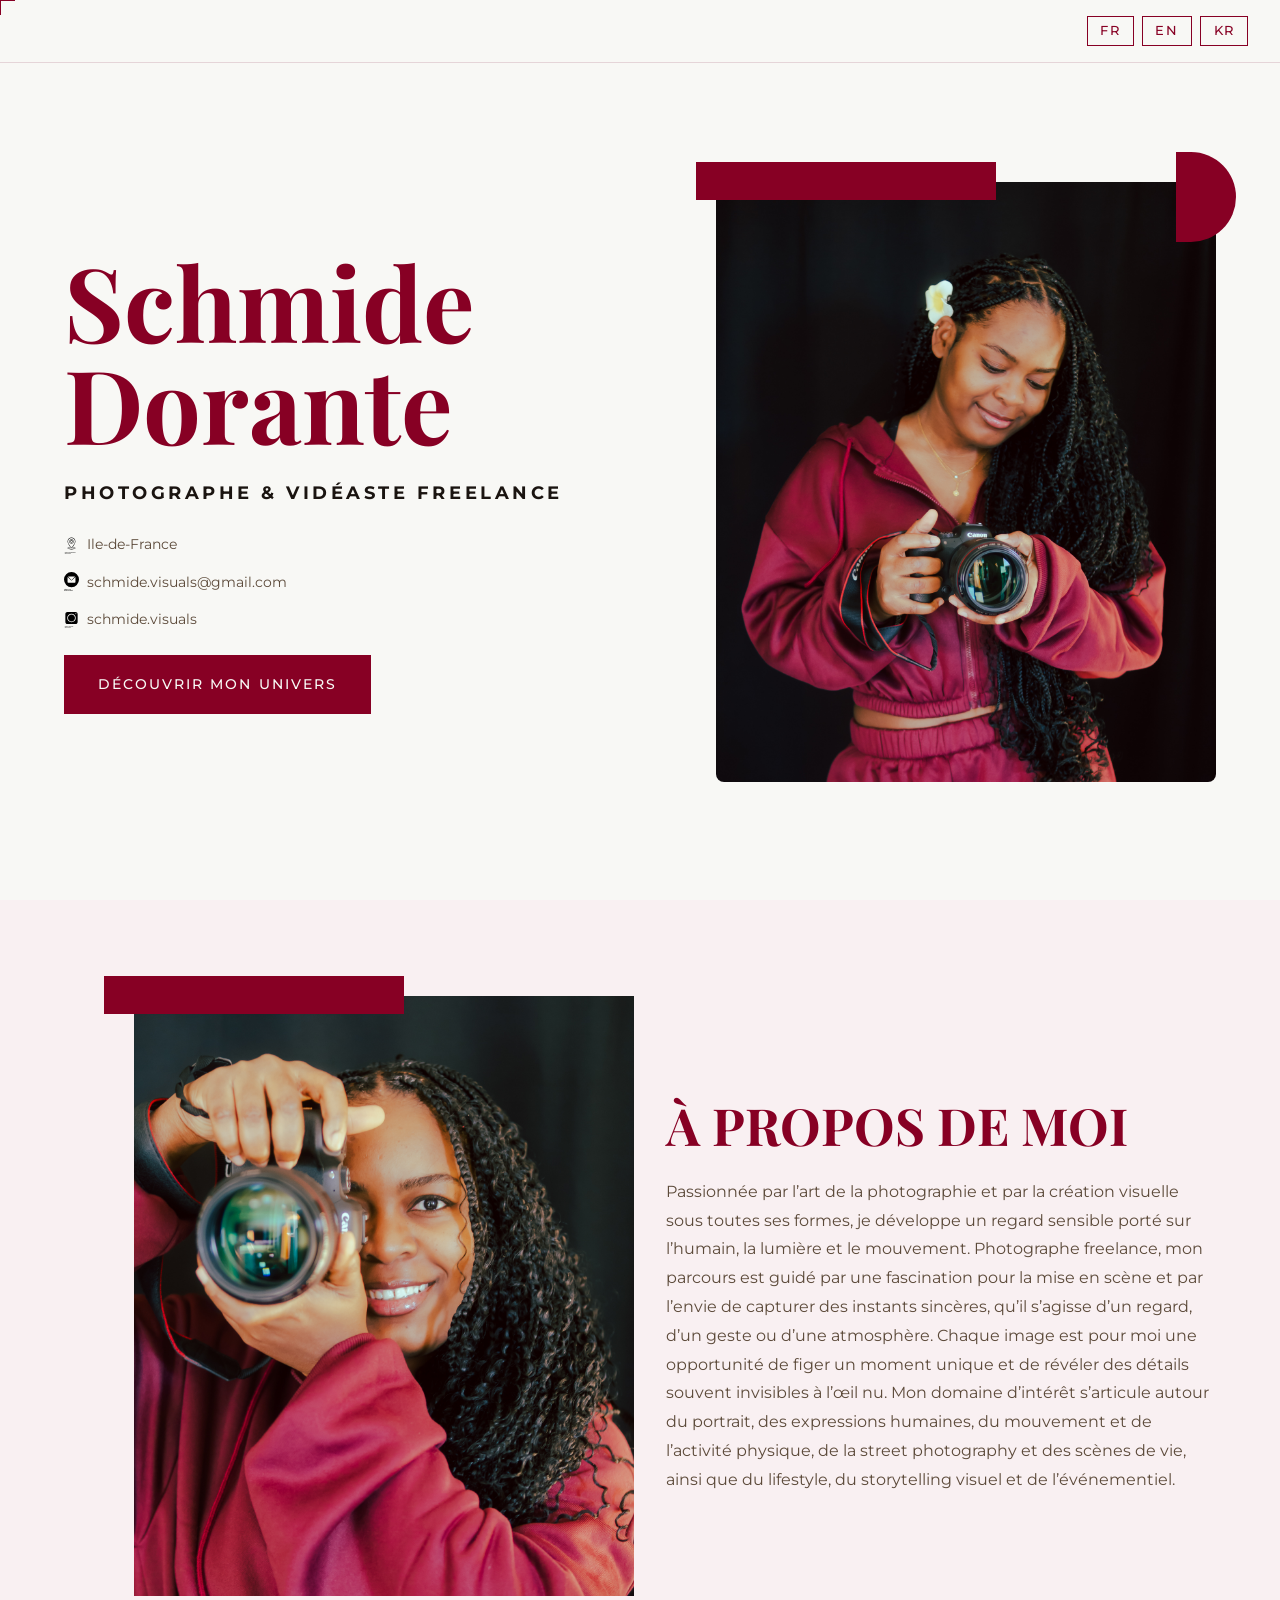
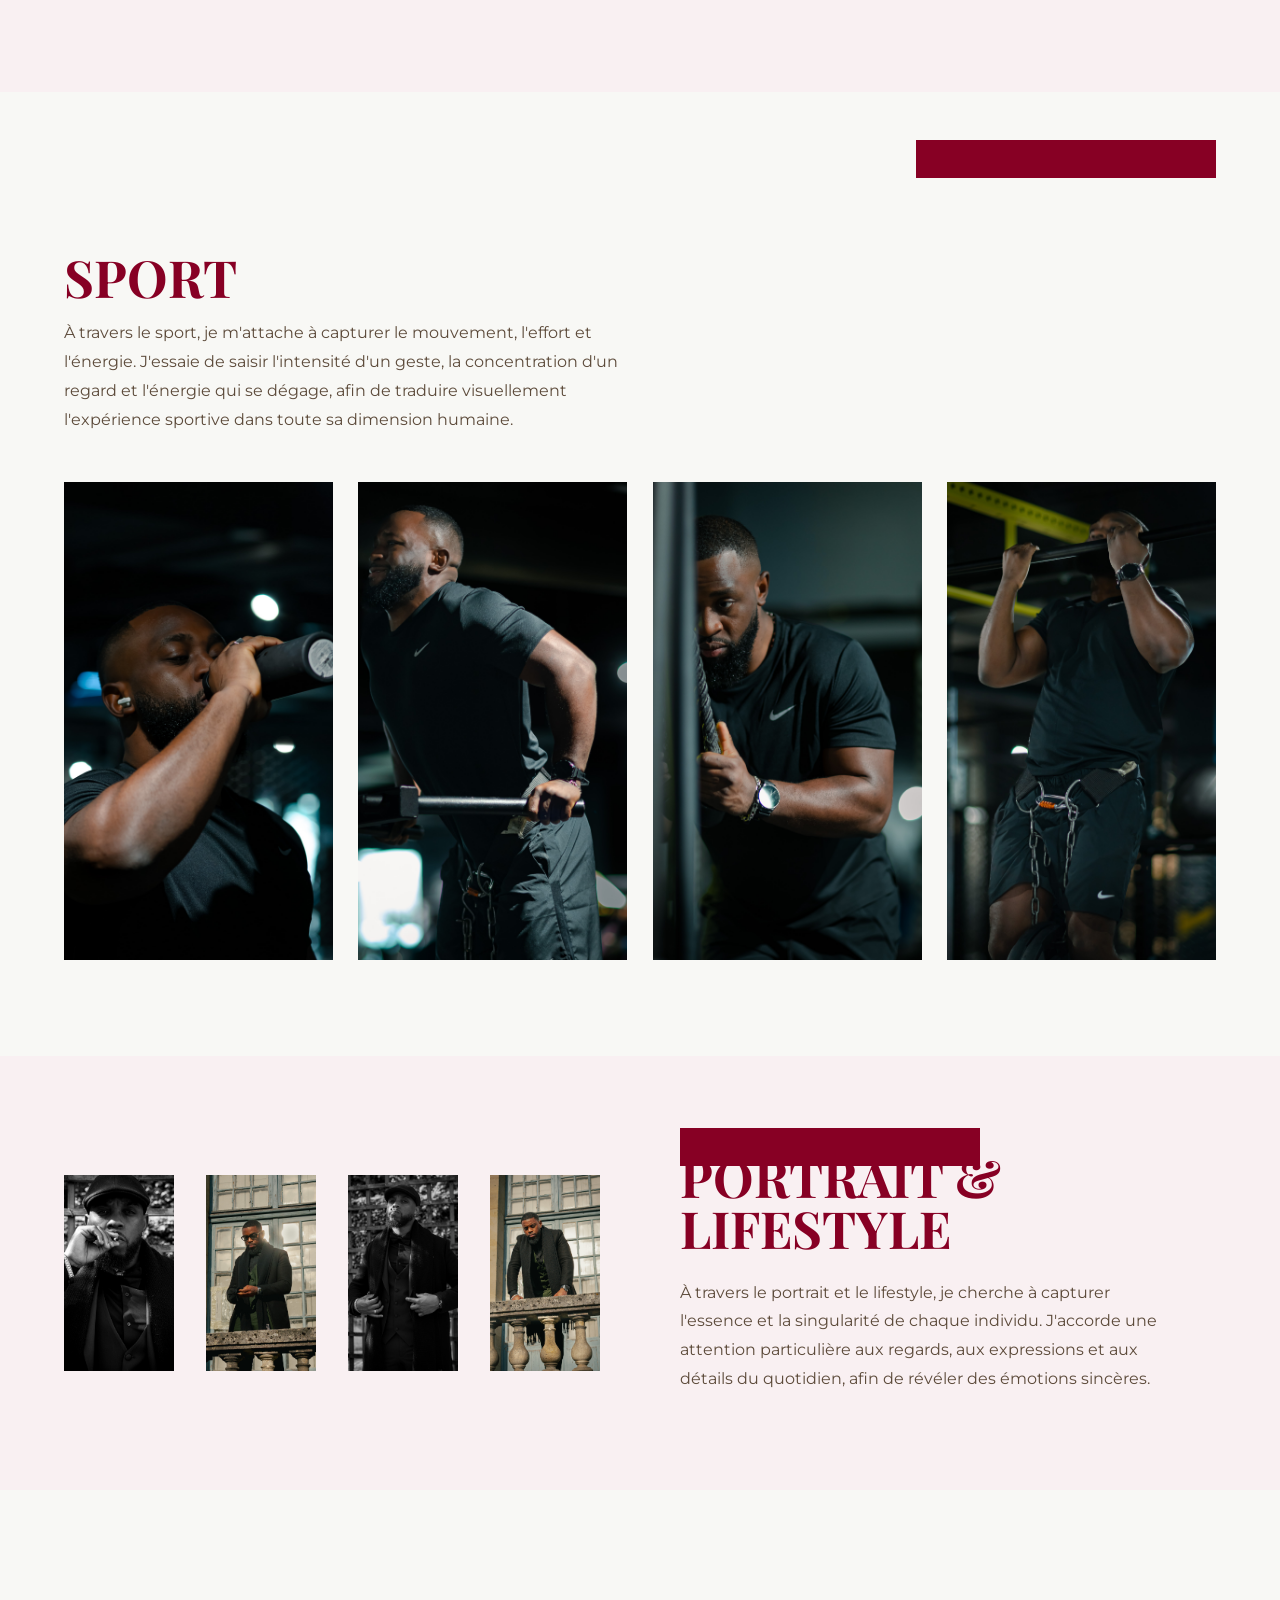
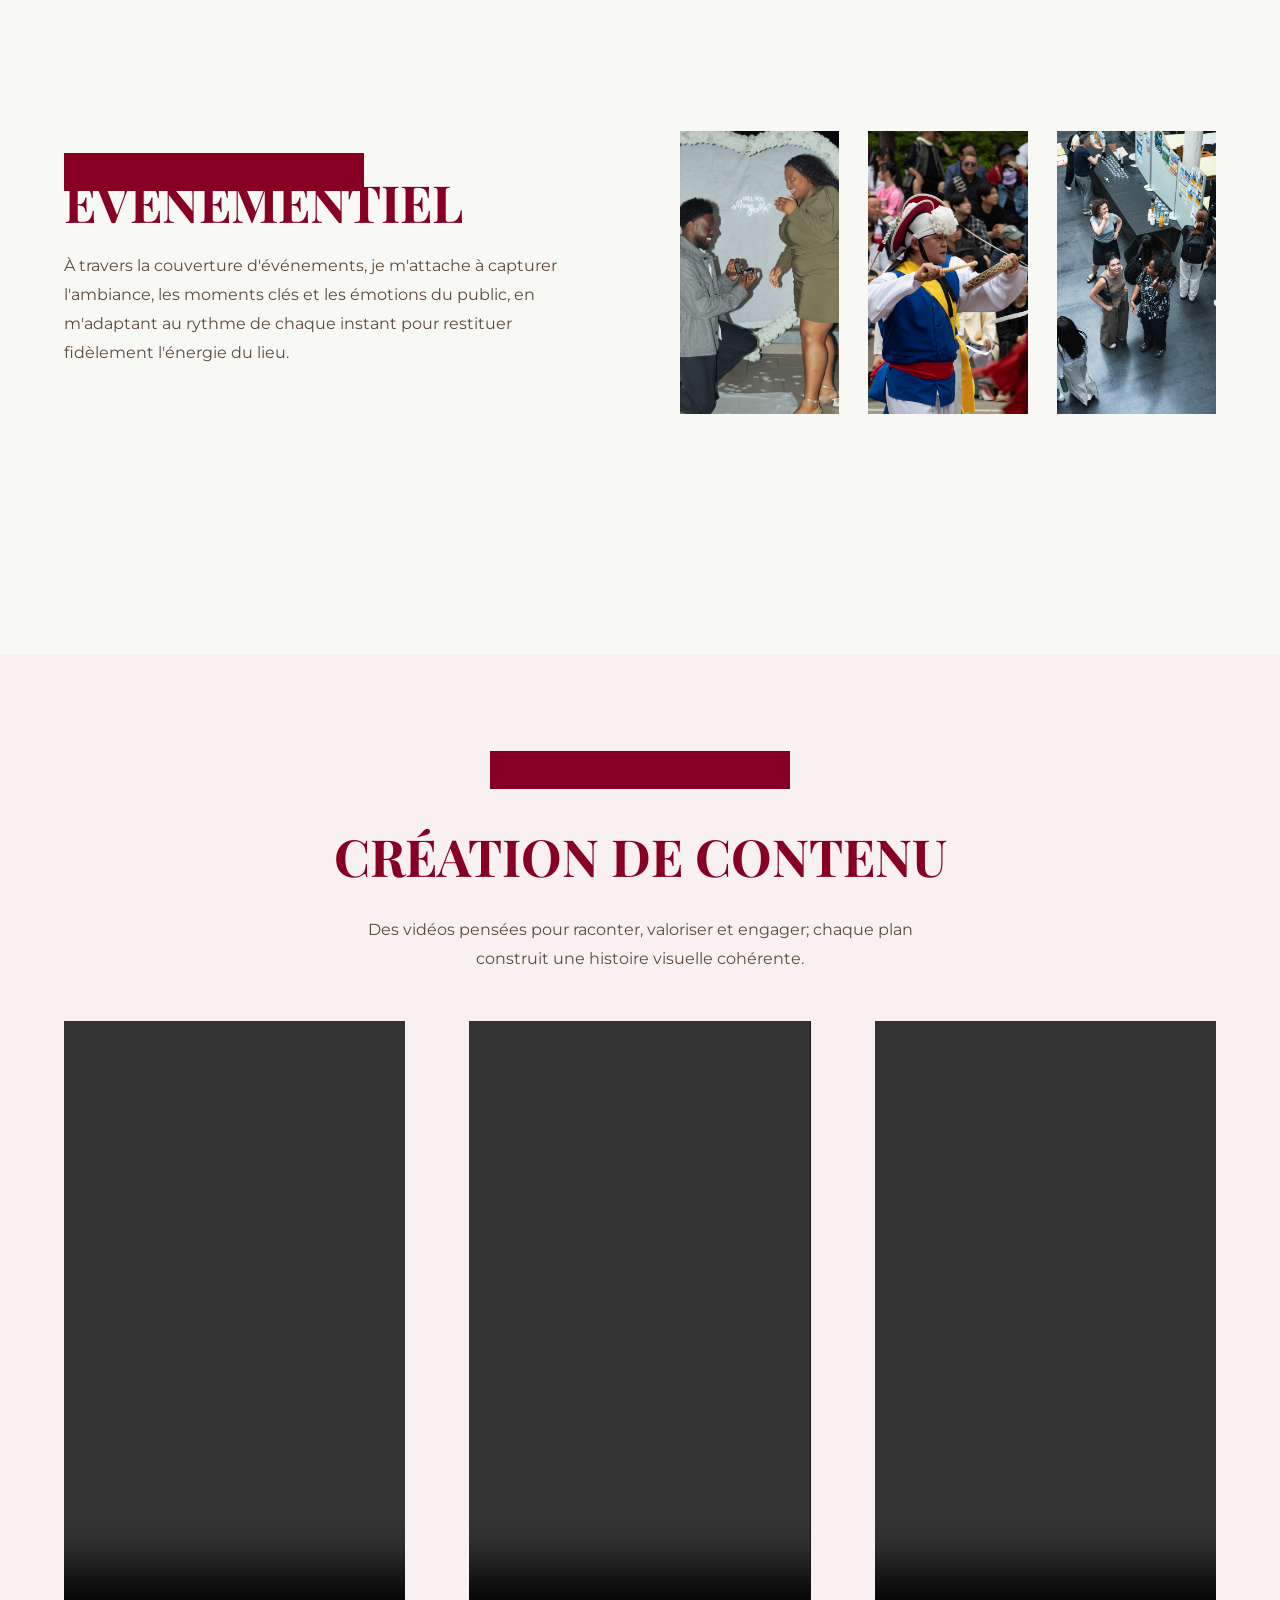
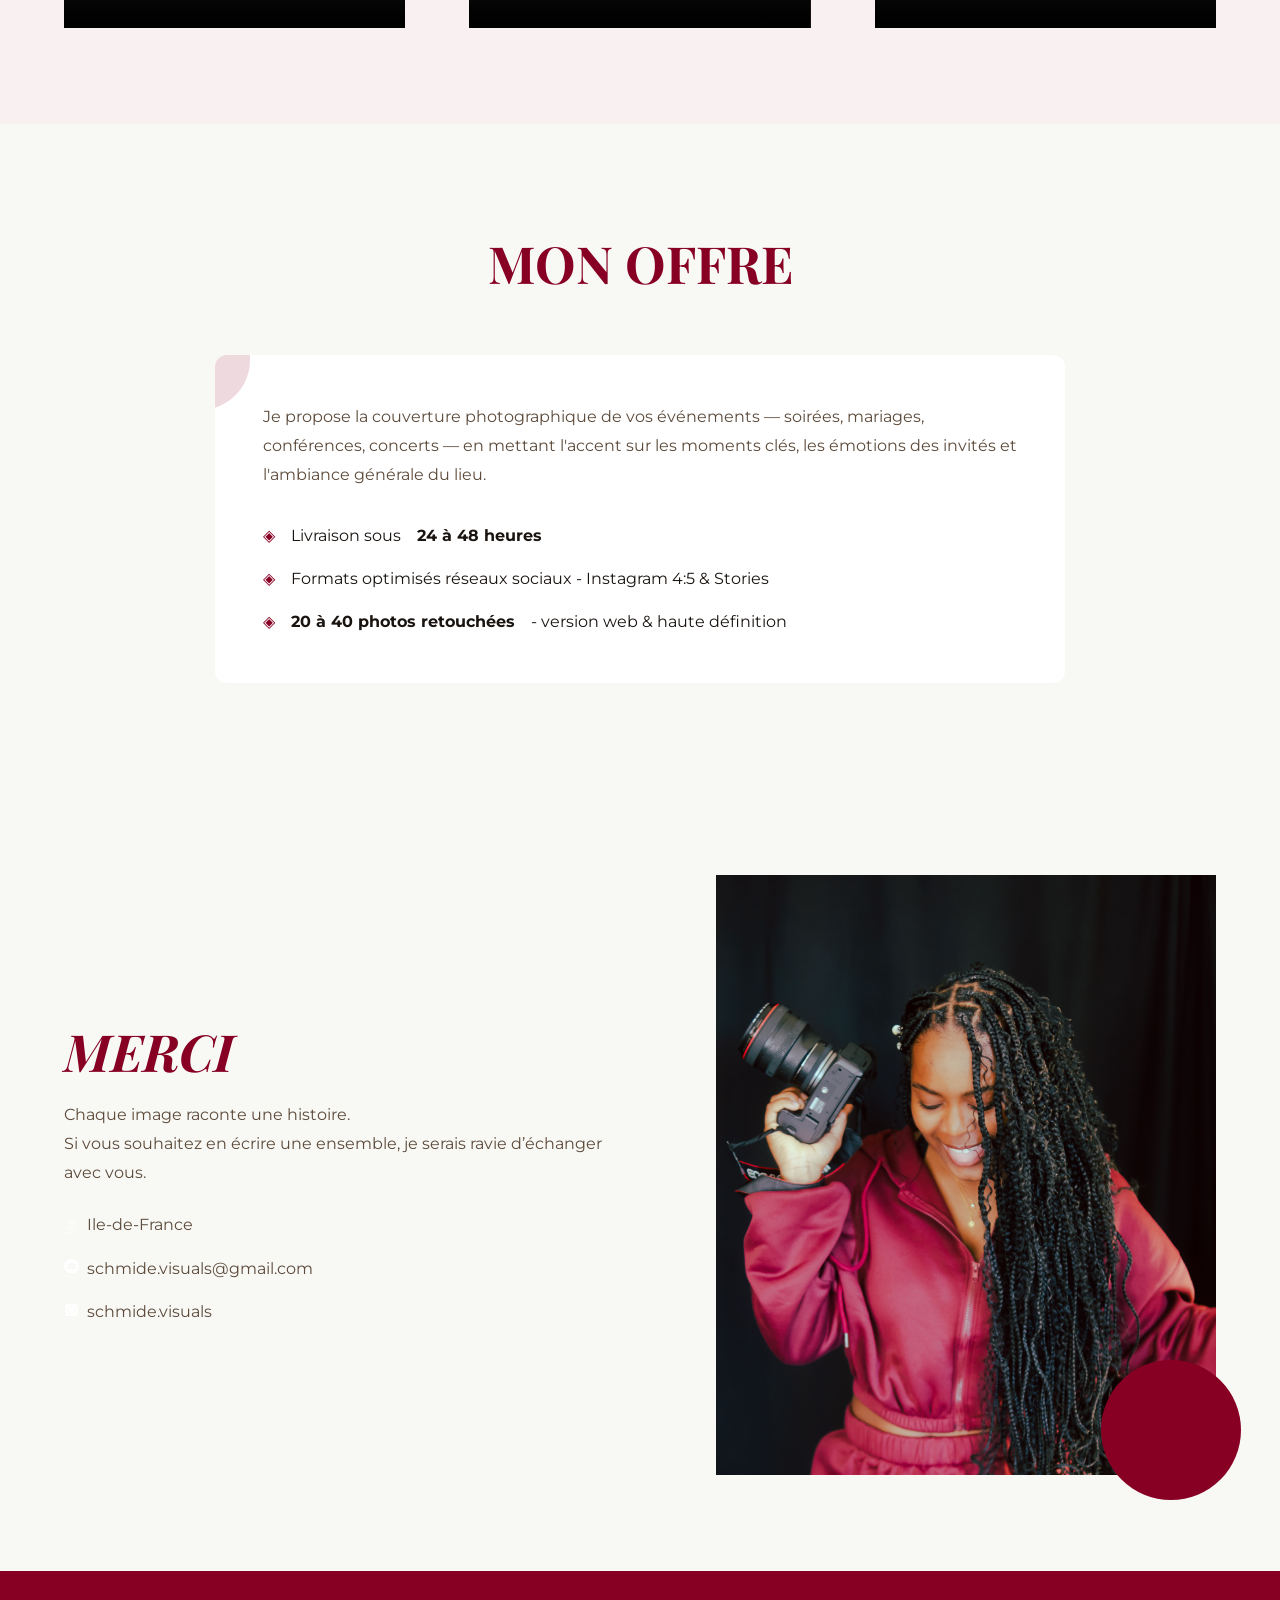
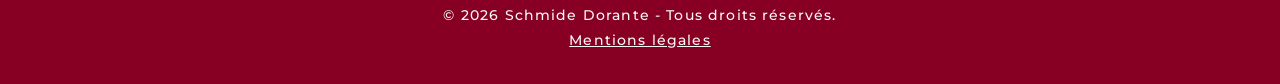
==== commit be399d7e: "correction finale portfolio" ====
--- a/index.html
+++ b/index.html
@@ -3,8 +3,8 @@
 <head>
     <meta charset="UTF-8">
     <meta name="viewport" content="width=device-width, initial-scale=1.0">
-    <meta name="description" content="Schmide Dorante — Photographe & Vidéaste Freelance en Île-de-France. Spécialisée en portrait, sport, photo de rue, lifestyle et création de contenu." />
-    <meta name="keywords" content="photographe freelance, vidéaste, Île-de-France, portrait, sport, photo de rue, lifestyle, création de contenu, Schmide Dorante" />
+    <meta name="description" content="Schmide Dorante — Photographe & Vidéaste Freelance en Île-de-France. Spécialisée en portrait, sport, événement, lifestyle et création de contenu." />
+    <meta name="keywords" content="photographe freelance, vidéaste, Île-de-France, portrait, sport, événements, lifestyle, création de contenu, Schmide Dorante" />
     <meta name="author" content="Schmide Dorante" />
     <meta name="robots" content="index, follow" />
     <title>Schmide Dorante - Photographe & Vidéaste Freelance</title>
@@ -16,6 +16,7 @@
     <!-- Playfair Display (titres) + Montserrat (corps, sous-titres, nav) -->
     <link href="https://fonts.googleapis.com/css2?family=Playfair+Display:ital,wght@0,400;0,700;1,400;1,700&family=Montserrat:ital,wght@0,300;0,400;0,500;0,600;1,300&display=swap" rel="stylesheet" />
     <link rel="stylesheet" href="style.css" />
+    <link rel="icon" href="images/favicon.png" type="image/png">
 </head>
     <!-- Language options -->
 <body>
@@ -24,9 +25,9 @@
     <header>
         <nav>
             <div class="language-option">
-                <button id="langue-fr">FR</button>
-                <button id="langue-en">EN</button>
-                <button id="langue-kr">KR</button>
+                <button type="button" id="langue-fr">FR</button>
+                <button type="button" id="langue-en">EN</button>
+                <button type="button" id="langue-kr">KR</button>
             </div>
         </nav>
     </header>
@@ -45,7 +46,7 @@
                 </p>
                 <p>
                     <img src="images/insta icon.svg" width="15" height="20" alt="Instagram"/>
-                    <a href="https://www.instagram.com/schmide.visuals/" target="_blank">schmide.visuals</a>
+                    <a href="https://www.instagram.com/schmide.visuals/" target="_blank" rel="noopener noreferrer">schmide.visuals</a>
                 </p>
             </address>
             <a href="#a_propos" class="cta-button" id="hero-cta">Découvrir mon univers</a>
@@ -62,15 +63,14 @@
             <!--A propos, This will be a different photo of me-->
             <div id="image_gauche">
                 <div class="forme-barre"></div>
-                <!-- Image to be added later -->
                 <img src="images/a-propos.jpg" width="200" alt="Schmide Dorante photographe"/>
             </div>
             <div id="texte_gauche">
                 <h2 id="a_propos">À propos de moi</h2>
                 <p id="texte_a_propos_de_moi"> Passionnée par l’art de la photographie et par la création visuelle sous toutes ses formes, je développe un regard sensible porté sur l’humain, la lumière et le mouvement. <br/>
-                    Photographe freelance, mon parcours est guidé par une fascination pour la mise en scène et par l’envie de capturer des instants sincères, qu’il s’agisse d’un regard, d’un geste oud’une atmosphère. <br/>
+                    Photographe freelance, mon parcours est guidé par une fascination pour la mise en scène et par l’envie de capturer des instants sincères, qu’il s’agisse d’un regard, d’un geste ou d’une atmosphère. <br/>
                     Chaque image est pour moi une opportunité de figer un moment unique et de révéler des détails souvent invisibles à l’œil nu. <br/>
-                    Mon domaine d’intérêt s’articule autour du portrait, des expressions humaines, du mouvement et de l’activité physique, de la street photography et des scènes de vie, ainsique du lifestyle, du storytelling visuel et de l’événementiel.                
+                    Mon domaine d’intérêt s’articule autour du portrait, des expressions humaines, du mouvement et de l’activité physique, de la street photography et des scènes de vie, ainsi que du lifestyle, du storytelling visuel et de l’événementiel.                
                 </p>
             </div>
         </section>
@@ -81,7 +81,6 @@
             <p id="sport-description"> À travers le sport, je m'attache à capturer le mouvement, l'effort et l'énergie. J'essaie de saisir l'intensité d'un geste, la concentration d'un regard et l'énergie qui se dégage, afin de traduire visuellement l'expérience sportive dans toute sa dimension humaine.
             </p>
             <div id="sport-galerie">
-                <!--Photos to be added later-->
                 <img src="images/sport-1.jpg" alt="Photo sport 1" />
                 <img src="images/sport-2.jpg" alt="Photo sport 2" />
                 <img src="images/sport-3.jpg" alt="Photo sport 3" />
@@ -90,7 +89,6 @@
         </section>
         <section id="portrait" aria-labelledby="portrait-titre">
             <div id="portrait-galerie">
-                <!--Photos will be added after -->
                 <img src="images/lifestyle-1.jpg" alt="photo portrait 1">
                 <img src="images/lifestyle-2.jpg" alt="photo portrait 2">
                 <img src="images/lifestyle-3.jpg" alt="photo portrait 3">
@@ -111,19 +109,17 @@
                 </p>
             </div>
             <div id="rue-galerie">
-                <!-- Photos will be added after -->
-                <img src="images/event-1.jpg" alt="photo de rue 1">
-                <img src="images/event-2.jpg" alt="photo de rue 2">
-                <img src="images/event-3.jpg" alt="photo de rue 3">
+                <img src="images/event-1.jpg" alt="événement 1">
+                <img src="images/event-2.jpg" alt="événement 2">
+                <img src="images/event-3.jpg" alt="événement 3">
             </div>
         </section>
-        <section id="création-contenu" aria-labelledby="contenu-titre">
+        <section id="creation-contenu" aria-labelledby="contenu-titre">
             <h2 id="contenu-titre">Création de Contenu</h2>
             <p id="contenu-description">
                 Des vidéos pensées pour raconter, valoriser et engager; chaque plan construit une histoire visuelle cohérente.
             </p>
             <div id="contenu-galerie">
-                <!-- Videos will be added later as well -->
                 <video controls preload="none" aria-label="Vidéo 1">
                     <source src="videos/video-1.mp4" type="video/mp4"/>
                 </video>
@@ -143,7 +139,7 @@
                     Je propose la couverture photographique de vos événements — soirées, mariages, conférences, concerts — en mettant l'accent sur les moments clés, les émotions des invités et l'ambiance générale du lieu.
                 </p>
                 <ul>
-                    <li id="offre1">Livraison sous <strong> 24 à 48 heures </strong></li>
+                    <li id="offre1">Livraison sous <strong>24 à 48 heures </strong></li>
                     <li id="offre2">Formats optimisés réseaux sociaux - Instagram 4:5 &amp; Stories</li>
                     <li id="offre3"><strong>20 à 40 photos retouchées</strong> - version web &amp; haute définition</li>
                 </ul>
@@ -166,7 +162,7 @@
                     </p>
                     <p>
                         <img src="images/insta icon.svg" width="15" height="20" alt="Instagram"/>
-                        <a href="https://www.instagram.com/schmide.visuals/" target="_blank">schmide.visuals</a>
+                        <a href="https://www.instagram.com/schmide.visuals/" target="_blank" rel="noopener noreferrer">schmide.visuals</a>
                     </p>
                 </address>
             </div>
@@ -178,6 +174,9 @@
     </main>
     <footer role="contentinfo">
         <p>© <span id="current-year"></span> Schmide Dorante - <span id="footer-droits"> Tous droits réservés. </span></p>
+        <p>
+            <a href="mentions-legales.html">Mentions légales</a>
+        </p>
     </footer>
     <script src="script.js"></script>
 </body>
--- a/style.css
+++ b/style.css
@@ -11,15 +11,21 @@
 }
 
 /* Reset */
-*, *::before, *::after {
-  box-sizing: border-box;
-  margin: 0;
-  padding: 0;
+*, 
+*::before, 
+*::after { 
+  box-sizing: border-box; 
+  margin: 0; 
+  padding: 0; 
 }
 
 /* Body */
+html { 
+  scroll-behavior: smooth; 
+}
+
 body {
-  background-color: var(--creme);
+  background-color: var(--font-clair);
   color: var(--sombre);
   font-family: var(--police-texte);
   font-weight: 400;
@@ -38,13 +44,21 @@
   color: inherit;
   text-decoration: none;
 }
+
+a:focus-visible, 
+button:focus-visible, 
+video:focus-visible { 
+  outline: 3px solid var(--bordeaux); 
+  outline-offset: 4px; 
+}
+
 /* Styling header */
 header {
   position: fixed;
   top: 0;
   left: 0;
   right: 0;
-  background-color: var(--creme);
+  background-color: var(--font-clair);
   padding: 1rem 2rem;
   z-index: 100;
   border-bottom: 1px solid rgba(123, 18, 48, 0.15);
@@ -61,11 +75,12 @@
   display: flex;
   gap: 0.5rem;
 }
+
 .language-option button {
   background: none;
   border: 1px solid var(--bordeaux);
   color: var(--bordeaux);
-  padding: 0,4rem 0,8rem;
+  padding: 0.4rem 0.8rem;
   font-family: var(--police-texte);
   font-size: 0.8rem;
   font-weight: 500;
@@ -74,9 +89,10 @@
   transition: background 0.3s, color 0.3s;
 }
 
-.language-option button:hover {
+.language-option button:hover,
+.language-option button:active {
   background-color: var(--bordeaux);
-  color: var(--creme);
+  color: var(--font-clair);
 }
 
 /* Hero styling */
@@ -143,7 +159,7 @@
   display: inline-block;
   padding: 1rem 2rem;
   background-color: var(--bordeaux);
-  color: var(--creme);
+  color: var(--font-clair);
   font-family: var(--police-texte);
   font-size: 0.85rem;
   font-weight: 500;
@@ -176,12 +192,13 @@
   border-radius: 8px;
 }
 
+/* Decoration */
 .forme-barre {
   position: absolute;
   top: -20px;
   left: 40px;
-  width: 150px;
-  height: 30px;
+  width: 300px;
+  height: 38px;
   background-color: var(--bordeaux);
   z-index: 1;
 }
@@ -201,10 +218,10 @@
 section:has(#a_propos) {
 display: flex;
 align-items: center;
-justify-content: space-between;
+justify-content: center;
 gap: 2rem;
-padding: 8rem 4rem;
-background-color: var(--fond-rose);
+padding: 6rem 4rem;
+background-color: var(--font-rose);
 overflow: hidden;
 }
 
@@ -214,7 +231,7 @@
   flex-direction: column;
   justify-content: center;
   gap: 1.5rem;
-  max-width: 500px;
+  max-width: 550px;
 }
 
 #texte_gauche h2 {
@@ -236,7 +253,8 @@
 #image_gauche {
   flex: 1;
   display: flex;
-  justify-content: flex-start;
+  justify-content: flex-end;
+  position:relative;
 }
 
 #image_gauche img {
@@ -245,13 +263,24 @@
   height: 600px;
   object-fit: cover;
   object-position: center top;
-  border-radius: 8px;
+  border-radius: 0px;
 }
 
 /* sport section styling */
 section:has(#sport-titre) {
+  position: relative;
   padding: 6rem 4rem;
   background-color: var(--font-clair);
+}
+
+.forme-barre--haut-droite {
+  position: absolute;
+  top: 3rem;
+  right: 4rem;
+  left: auto;
+  width: 300px;
+  height: 38px;
+  background-color: var(--bordeaux);
 }
 
 #sport-titre {
@@ -261,6 +290,7 @@
   color: var(--bordeaux);
   line-height: 1;
   text-transform: uppercase;
+  margin-top: 4rem;
   margin-bottom: 1rem;
 }
 
@@ -276,14 +306,15 @@
 #sport-galerie {
   display: grid;
   grid-template-columns: repeat(4, 1fr);
-  gap: 1rem;
+  gap: 1.6rem;
 }
 
 #sport-galerie img {
   width: 100%;
-  height: 280px;
+  aspect-ratio: 9/16;
+  height: auto;
   object-fit: cover;
-  border-radius: 4px;
+  border-radius: 0px;
   transition: transform 0.4s ease;
 }
 
@@ -295,24 +326,26 @@
 section:has(#portrait-titre) {
   display: flex;
   align-items: center;
-  gap: 4rem;
+  gap: 5rem;
   padding: 6rem 4rem;
-  background-color: var(--fond-rose);
+  background-color: var(--font-rose);
+  position: relative;
 }
 
 #portrait-galerie {
   flex: 1;
   display: grid;
   grid-template-columns: repeat(4, 1fr);
-  gap: 1rem;
+  gap: 2rem;
 }
 
 #portrait-galerie img {
   width: 100%;
-  height: 440px;
+  aspect-ratio: 9/16;
+  height: auto;
   object-fit: cover;
   object-position: center top;
-  border-radius: 4px;
+  border-radius: 0;
   transition: transform 0.4s ease;
 }
 
@@ -325,6 +358,17 @@
   display: flex;
   flex-direction: column;
   gap: 1.5rem;
+  position: relative;
+}
+
+#portrait-texte::before {
+  content: '';
+  position: absolute;
+  top: -1.5rem;
+  left: 0;
+  width: 300px;
+  height: 38px;
+  background-color: var(--bordeaux);
 }
 
 #portrait-titre {
@@ -344,13 +388,15 @@
   max-width: 500px;
 }
 
-/* styling photo de rue */
+/* styling events */
 section:has(#rue-titre) {
   display: flex;
   align-items: center;
-  gap: 4rem;
+  gap: 5rem;
   padding: 6rem 4rem;
+  min-height: 85vh;
   background-color: var(--font-clair);
+  position: relative;
 }
 
 #rue-texte {
@@ -358,6 +404,17 @@
   display: flex;
   flex-direction: column;
   gap: 1.5rem;
+  position: relative;
+}
+
+#rue-texte::before {
+  content: '';
+  position: absolute;
+  top: -1.5rem;
+  left: 0;
+  width: 300px;
+  height: 38px;
+  background-color: var(--bordeaux);
 }
 
 #rue-titre {
@@ -381,14 +438,15 @@
   flex: 1;
   display: grid;
   grid-template-columns: repeat(3, 1fr);
-  gap: 1rem;
+  gap: 1.8rem;
 }
 
 #rue-galerie img {
   width: 100%;
-  height: 280px;
+  aspect-ratio: 9/16;
+  height: auto;
   object-fit: cover;
-  border-radius: 4px;
+  border-radius: 0;
   transition: transform 0.4s ease;
 }
 
@@ -399,8 +457,9 @@
 /* Création de contenu section styling */
 section:has(#contenu-titre) {
   padding: 6rem 4rem;
-  background-color: var(--fond-rose);
+  background-color: var(--font-rose);
   text-align: center;
+  position: relative;
 }
 
 #contenu-titre {
@@ -410,6 +469,16 @@
   color: var(--bordeaux);
   text-transform: uppercase;
   margin-bottom: 1rem;
+  position : relative;
+}
+
+#contenu-titre::before {
+  content: '';
+  display: block;
+  width: 300px;
+  height: 38px;
+  background-color: var(--bordeaux);
+  margin: 0 auto 1.5rem auto;
 }
 
 #contenu-description {
@@ -423,24 +492,27 @@
 
 #contenu-galerie {
   display: grid;
-  grid-template-columns: repeat(3, 1fr);
-  gap: 1.5rem;
+  grid-template-columns: repeat(3, minmax(240px,1fr));
+  gap: 4rem;
+  max-width: 1200px;
+  margin: 2rem auto 0 auto;
   text-align: left;
 }
 
 #contenu-galerie video {
   width: 100%;
-  max-height: 400px;
   aspect-ratio: 9/16;
+  height: auto;
   object-fit: cover;
-  border-radius: 8px;
+  border-radius: 0px;
   background-color: var(--sombre);
+  display: block;
 }
 
 /* section Mon offre styling */
 section:has(#offre-titre) {
   padding: 6rem 4rem;
-  background-color: var(--fond-clair);
+  background-color: var(--font-clair);
   text-align: center;
 }
 
@@ -454,14 +526,26 @@
 }
 
 #offre-contenu {
+  position: relative;
+  overflow: hidden;
   background-color: white;
   border-radius: 12px;
   padding: 3rem;
-  max-width: 700px;
+  max-width: 850px;
   margin: 0 auto;
   text-align: left;
-  box-shadow: 0 20px 60px rgba(123, 18, 48, 0.07);
-  border-left: 6px solid var(--bordeaux);
+  box-shadow: none;
+  border-left: none;
+}
+
+.forme-demi-cercle--coin {
+  position: absolute;
+  top: -15px;
+  left: -15px; width: 50px; 
+  height: 70px; 
+  background-color: var(--bordeaux); 
+  border-radius: 0 0 50px 0; 
+  opacity: 0.15;
 }
 
 #offre-contenu p {
@@ -500,7 +584,7 @@
   align-items: center;
   gap: 4rem;
   padding: 6rem 4rem;
-  background-color: var(--creme);
+  background-color: var(--font-clair);
 }
 
 #contact-texte {
@@ -558,6 +642,7 @@
   flex: 1;
   display: flex;
   justify-content: flex-end;
+  position: relative;
 }
 
 #contact-image img {
@@ -566,19 +651,143 @@
   height: 600px;
   object-fit: cover;
   object-position: center top;
-  border-radius: 8px;
+  border-radius: 0px;
+}
+
+.forme-cercle-plein {
+  position: absolute;
+  bottom: -25px; right: -25px; 
+  width: 140px; 
+  height: 140px; 
+  background-color: var(--bordeaux); 
+  border-radius: 50%; 
+  z-index: 1;
 }
 
 /* footer styling */
 footer {
   background-color: var(--bordeaux);
-  color: var(--creme);
+  color: var(--font-clair);
   text-align: center;
   padding: 2rem;
   font-family: var(--police-texte);
   font-size: 0.9rem;
   font-weight: 500;
   letter-spacing: 0.08em;
+}
+
+footer a {
+  text-decoration: underline;
+}
+
+/* Mentions Légales */
+.mentions-page { 
+  max-width: 900px; 
+  margin: auto; 
+  padding: 80px 20px; 
+} 
+
+.mentions-page h1 { 
+  font-family: var(--police-titre); 
+  font-size: clamp(3rem, 6vw, 5rem); 
+  color: var(--bordeaux); 
+  margin-bottom: 15px; 
+}
+
+.date { 
+  color: var(--gris); 
+  margin-bottom: 60px; 
+} 
+
+.mentions-page section { 
+  border-top: 2px solid var(--bordeaux); 
+  padding: 50px 0; 
+}
+
+.mentions-page h2 { 
+  font-family: var(--police-titre); 
+  font-size: 2.2rem; 
+  color: var(--bordeaux); 
+  margin-bottom: 25px; 
+} 
+
+.mentions-page p, 
+.mentions-page li { 
+  color: var(--gris); 
+  line-height: 1.9; 
+  font-size: 1rem; 
+}
+
+.mentions-page ul { 
+  padding-left: 25px; 
+  margin-top: 20px; 
+} 
+
+.retour, 
+.retour-bas a { 
+  color: var(--bordeaux); 
+  font-weight: 600; 
+}
+
+.retour { 
+  display: inline-block; 
+  margin-bottom: 50px; 
+} 
+
+.retour-bas { 
+  text-align: center; 
+  margin-top: 60px; 
+} 
+
+.retour:hover, 
+.retour-bas a:hover { 
+  text-decoration: underline; 
+}
+
+/* Scroll reveal animation */
+section.reveal { 
+  opacity: 0; 
+  transform: translateY(30px); 
+  transition: opacity 0.8s ease, transform 0.8s ease; 
+}
+
+section.reveal.visible { 
+  opacity: 1; 
+  transform: translateY(0); 
+}
+
+/* Cursor */
+* { 
+  cursor: none; 
+} 
+
+#curseur { 
+  position: fixed; 
+  width: 30px; 
+  height: 30px; 
+  pointer-events: none; 
+  z-index: 9999; 
+  transform: translate(-50%, -50%); 
+}
+
+#curseur::before { 
+  content: ''; 
+  position: absolute; 
+  width: 100%; 
+  height: 1px; 
+  background-color: var(--bordeaux); 
+  top: 50%; 
+  left: 0; 
+}
+
+#curseur::after { 
+  content: ''; 
+  position: absolute; 
+  width: 1px; 
+  height: 100%; 
+  background-color: var(--bordeaux); 
+  left: 50%; 
+  top: 0; 
 }
 
 /* Making the portfolio responsive - Tablette */
@@ -598,7 +807,7 @@
     }
     
   #hero-image img {
-      max-width: 100;
+      max-width: 100%;
       height: 400px;
     }
 
@@ -611,13 +820,17 @@
     }
 
   /* À PROPOS */
-  section:has(#a_propos){
-      flex-direction: column;
-      padding: 4rem 2rem;
-    }
+section:has(#a_propos), 
+section:has(#portrait-titre), 
+section:has(#rue-titre), 
+section:has(#contact-titre) { 
+  flex-direction: column; 
+  padding: 4rem 2rem; 
+}
 
   #image_gauche{
     max-width: 100%;
+    justify-content: center;
   }
 
   #image_gauche img{
@@ -625,58 +838,23 @@
     height: 400px;
   }
 
+  section:has(#sport-titre), 
+  section:has(#contenu-titre), 
+  section:has(#offre-titre) { 
+    padding: 4rem 2rem; 
+  }
+
   /* Sport */
-  section:has(#sport-titre){
-    padding: 4rem 2rem;
+  #sport-galerie, 
+  #portrait-galerie, 
+  #rue-galerie, 
+  #contenu-galerie { 
+    grid-template-columns: repeat(2, 1fr); 
   }
 
-  #sport-galerie{
-    grid-template-columns: repeat(2, 1fr);
-  }
-
-  /* Portrait */
-  section:has(#portrait-titre){
-    flex-direction: column;
-    padding: 4rem 2rem;
-  }
-
-  #portrait-galerie{
-    grid-template-columns: repeat(2, 1fr);
-  }
-
-  /* Photo de rue */
-  section:has(#rue-titre) {
-    flex-direction: column;
-    padding: 4rem 2rem;
-  }
-
-  #rue-galerie{
-    grid-template-columns: repeat(2, 1fr);
-  }
-
-  /* Création de contenu */
-  section:has(#contenu-titre){
-    padding: 4rem 2rem;
-  }
-
-  #contenu-galerie{
-    grid-template-columns: repeat(2, 1fr);
-  }
-
-  /* Mon offre */
-  section:has(#offre-titre){
-    padding: 4rem 2rem;
-  }
-
-  /* Contact */
-  section:has(#contact-titre){
-    flex-direction: column;
-    padding: 4rem 2rem;
-  }
-
-  #contact-image{
-    display: none;
-  }  
+  #contact-image { 
+    display: none; 
+  } 
 }
 
 /* Making the portfolio responsive - Mobile */
@@ -689,115 +867,43 @@
     height: 300px;
   }
 
-  /* Sport */
-  #sport-galerie{
-    grid-template-columns: 1fr;
+  .forme-barre, 
+  .forme-barre--haut-droite, 
+  #portrait-texte::before, 
+  #rue-texte::before, 
+  #contenu-titre::before { 
+    width: 160px; 
+    height: 24px; 
   }
 
-  /* Portrait */
-  #portrait-galerie{
-    grid-template-columns: 1fr;
-  }
-
-  /* Photo de rue */
-  #rue-galerie{
-    grid-template-columns: 1fr;
-  }
-
-  /* Création de contenu */
-  #contenu-galerie{
-    grid-template-columns: 1fr;
-  }
-
-  /* Offer */
-  #offre-contenu{
-    padding: 2rem 1.5rem;
-  }
-}
-
-/* Scroll reveal animation */
-section.reveal {
-  opacity: 0;
-  transform: translate(30px);
-  transition: opacity 0.8s ease, transform 0.8s ease;
-}
-section.reveal.visible{
-  opacity: 1;
-  transform: translateY(0);
-}
-
-/* Cursor */
-* {
-  cursor: none;
-}
-#curseur {
-  position: fixed;
-  width: 30px;
-  height: 30px;
-  pointer-events: none;
-  z-index: 9999;
-  transform: translate(-50%, -50%);
-}
-#curseur::before {
-    content: '';
-    position: absolute;
-    width: 100%;
-    height: 1px;
-    background-color: var(--bordeaux);
-    top: 50%;
-    left: 0;
-}
-#curseur::after {
-    content: '';
-    position: absolute;
-    width: 1px;
-    height: 100%;
-    background-color: var(--bordeaux);
-    left: 50%;
-    top: 0;
-}
-
-/* Portfolio decoration */
-/* Sport */
-section:has(#sport-titre){
-  position: relative;
-}
-.forme-barre--haut-droite {
-  position: absolute;
-  top: 4rem;
-  right: 4rem;
-  width: 150px;
-  height: 25px;
-  background-color: var(--bordeaux);
-}
-
-/* My Offer*/
-#offre-contenu {
-  position: relative;
-  overflow: hidden;
-}
-.forme-demi-cercle--coin {
-  position: absolute;
-  top: -15px;
-  left: -15px;
-  width: 50px;
-  height: 70px;
-  background-color: var(--bordeaux);
-  border-radius: 0 0 50px 0;
-  opacity: 0.15;
-}
-
-/* Contact */
-#contact-image {
-  position: relative;
-}
-.forme-cercle-plein {
-  position: absolute;
-  bottom: -25px;
-  right: -25px;
-  width: 70px;
-  height: 70px;
-  background-color: var(--bordeaux);
-  border-radius: 50%;
-  z-index: 1;
+.forme-barre--haut-droite { 
+  right: 1.5rem; 
+} 
+
+#sport-galerie, 
+#portrait-galerie, 
+#rue-galerie, 
+#contenu-galerie { 
+  grid-template-columns: 1fr; 
+}
+
+#offre-contenu { 
+  padding: 2rem 1.5rem; 
+} 
+
+.mentions-page { 
+  padding: 60px 20px; 
+} 
+}
+
+
+/* Mobile accessibility cursor */
+@media (pointer: coarse) { 
+  #curseur { 
+    display: none; 
+  } 
+  
+  * { 
+    cursor: auto; 
+  } 
 }
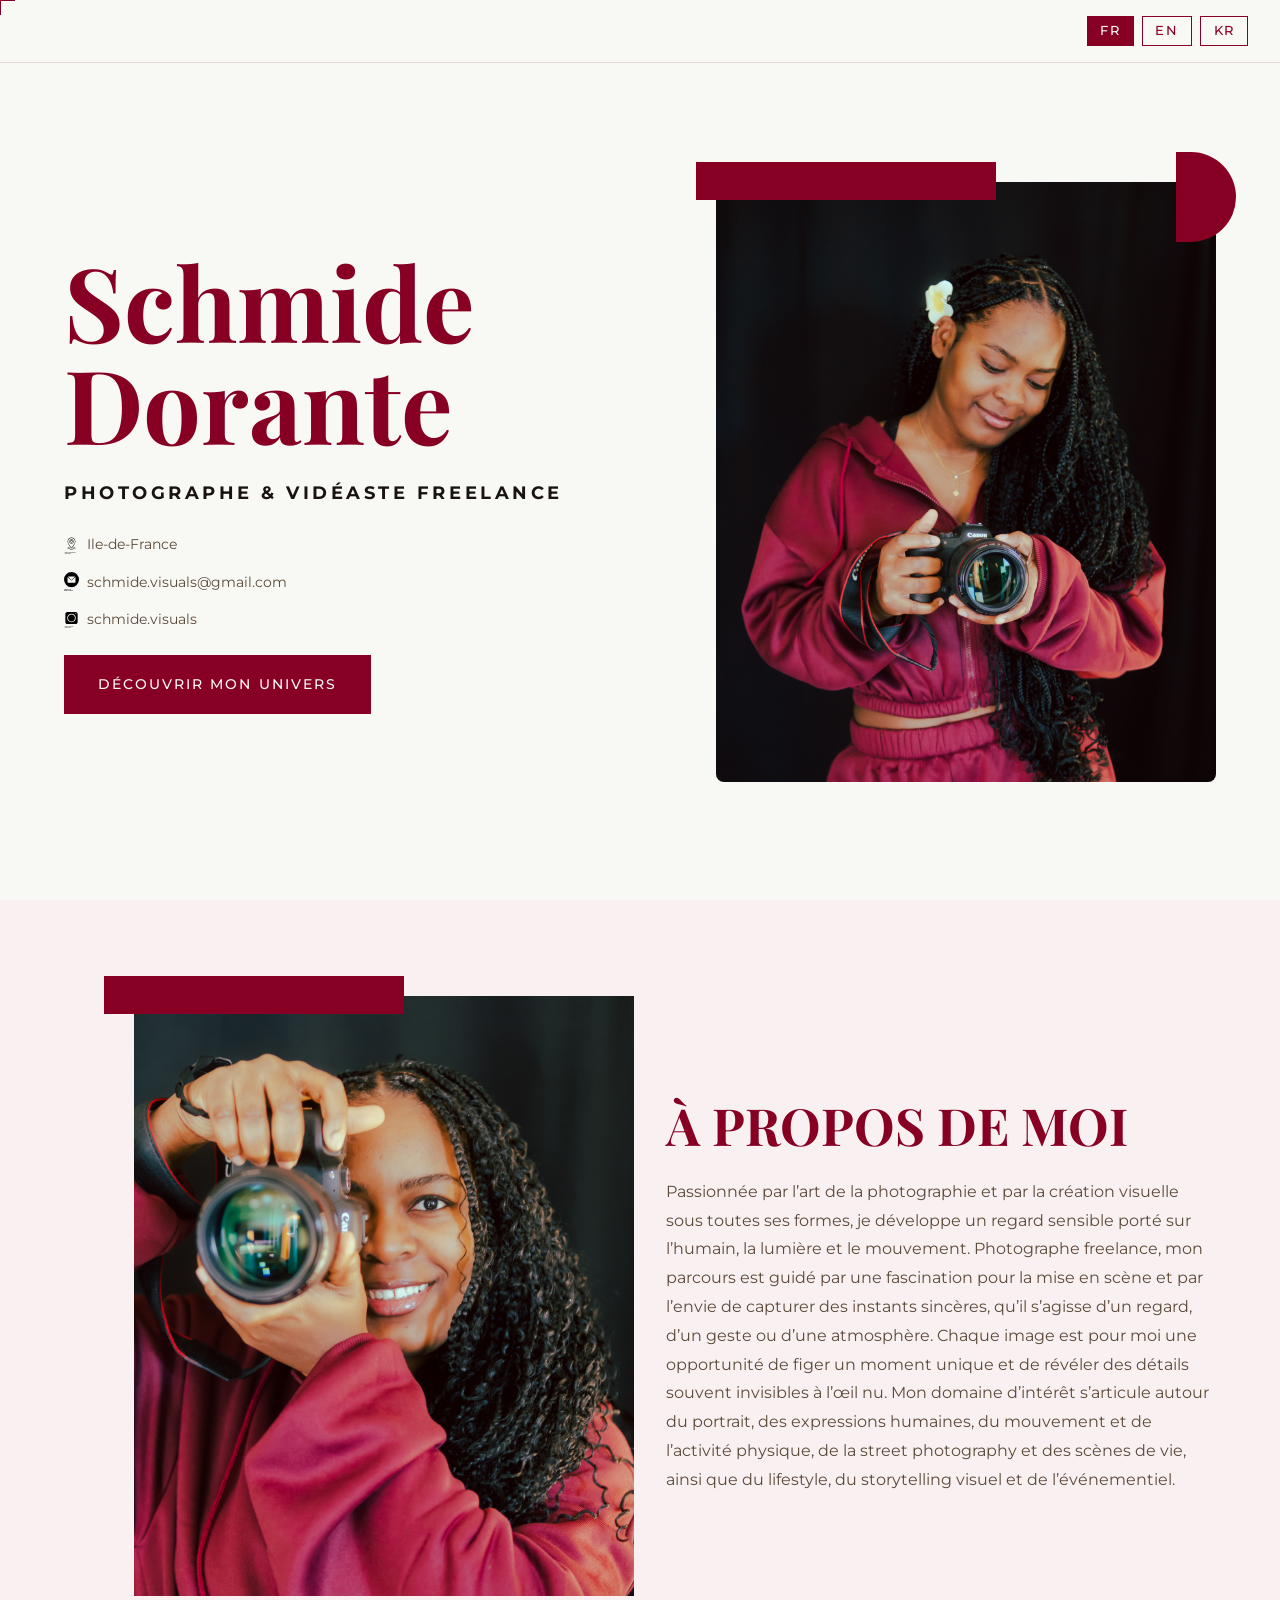
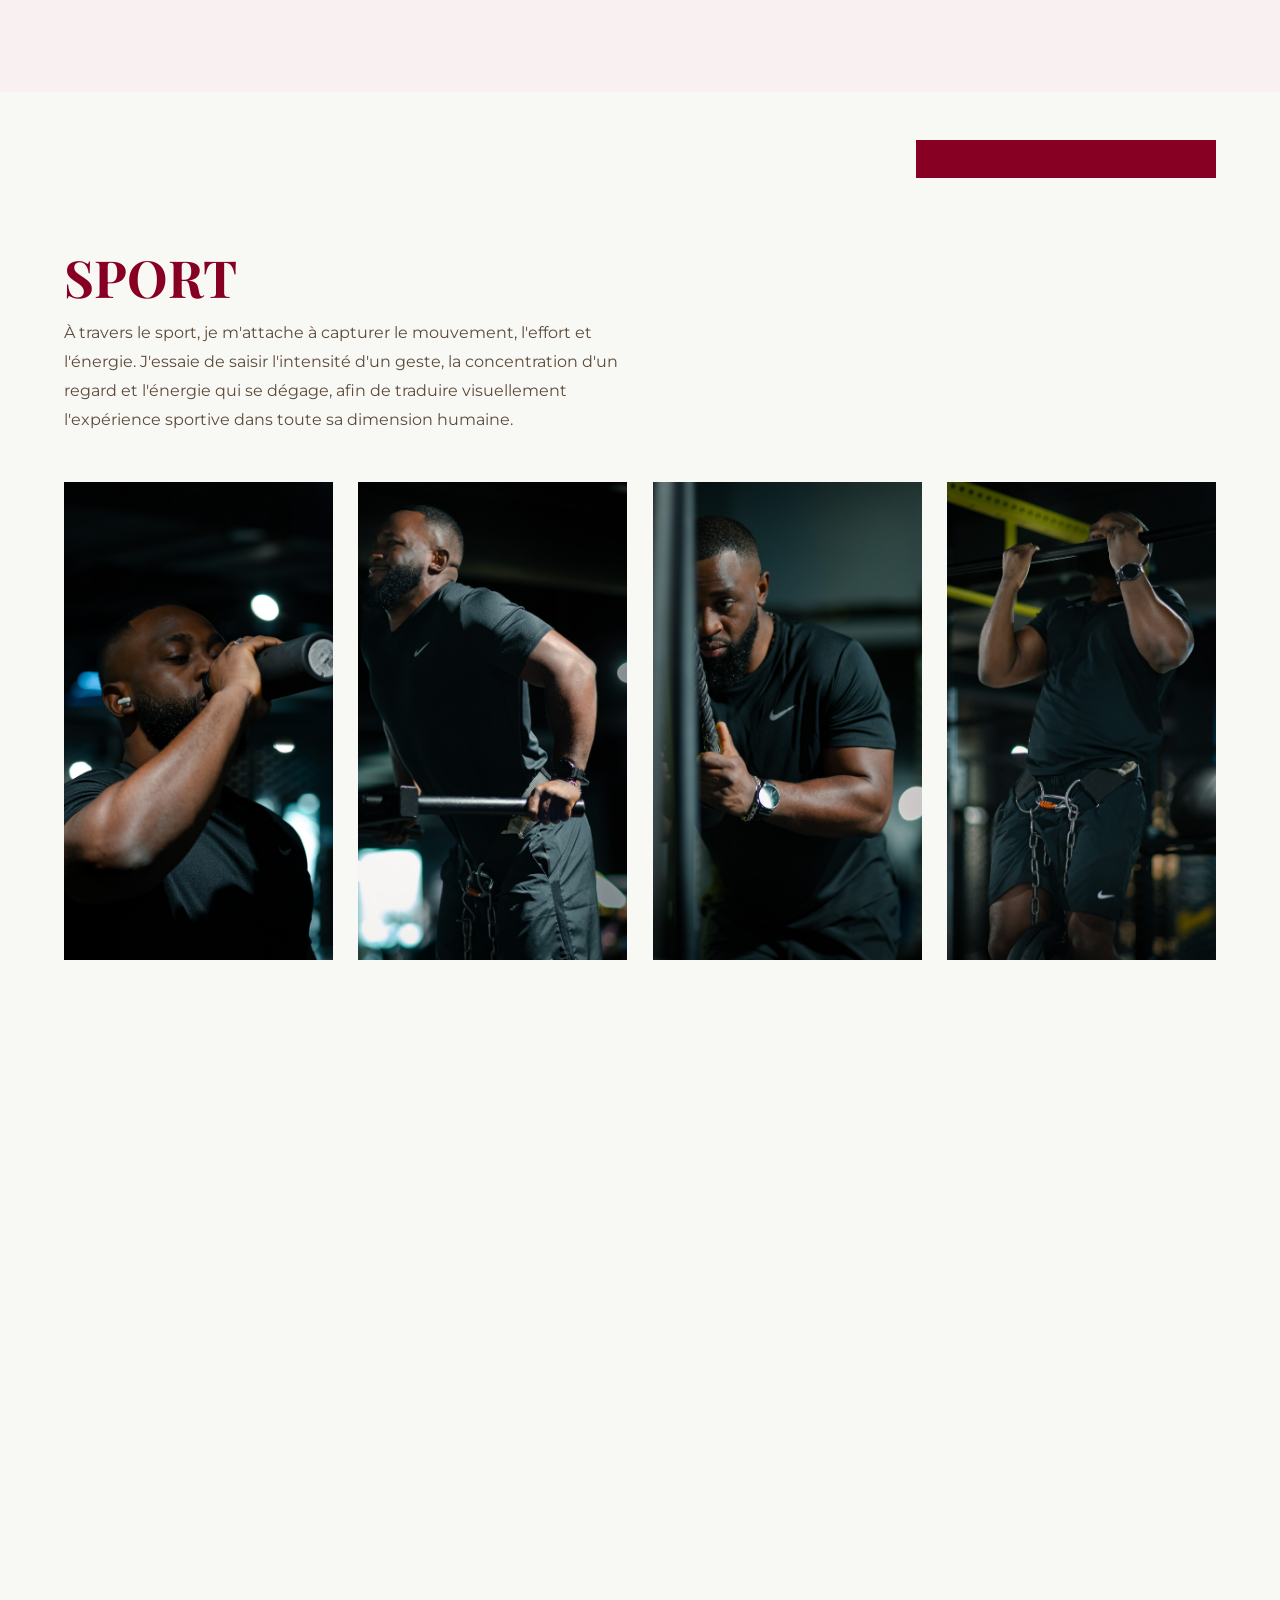
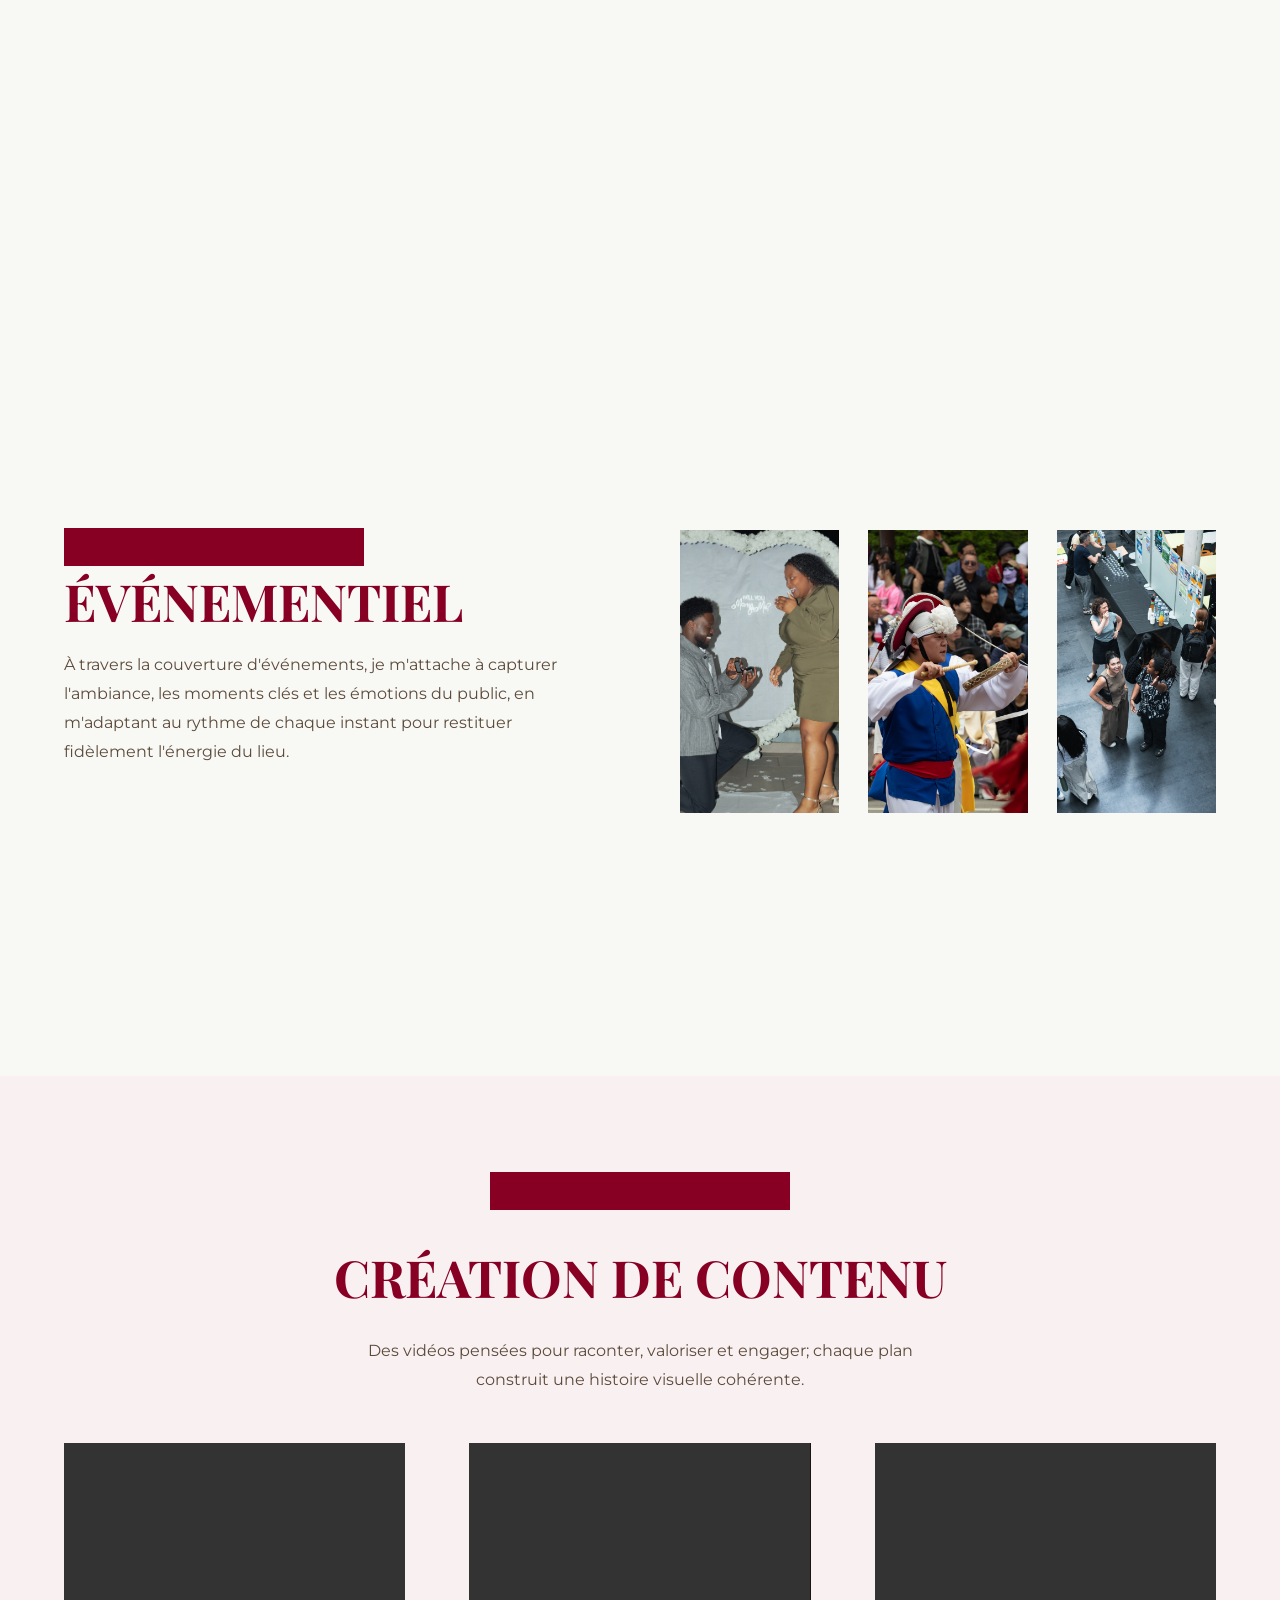
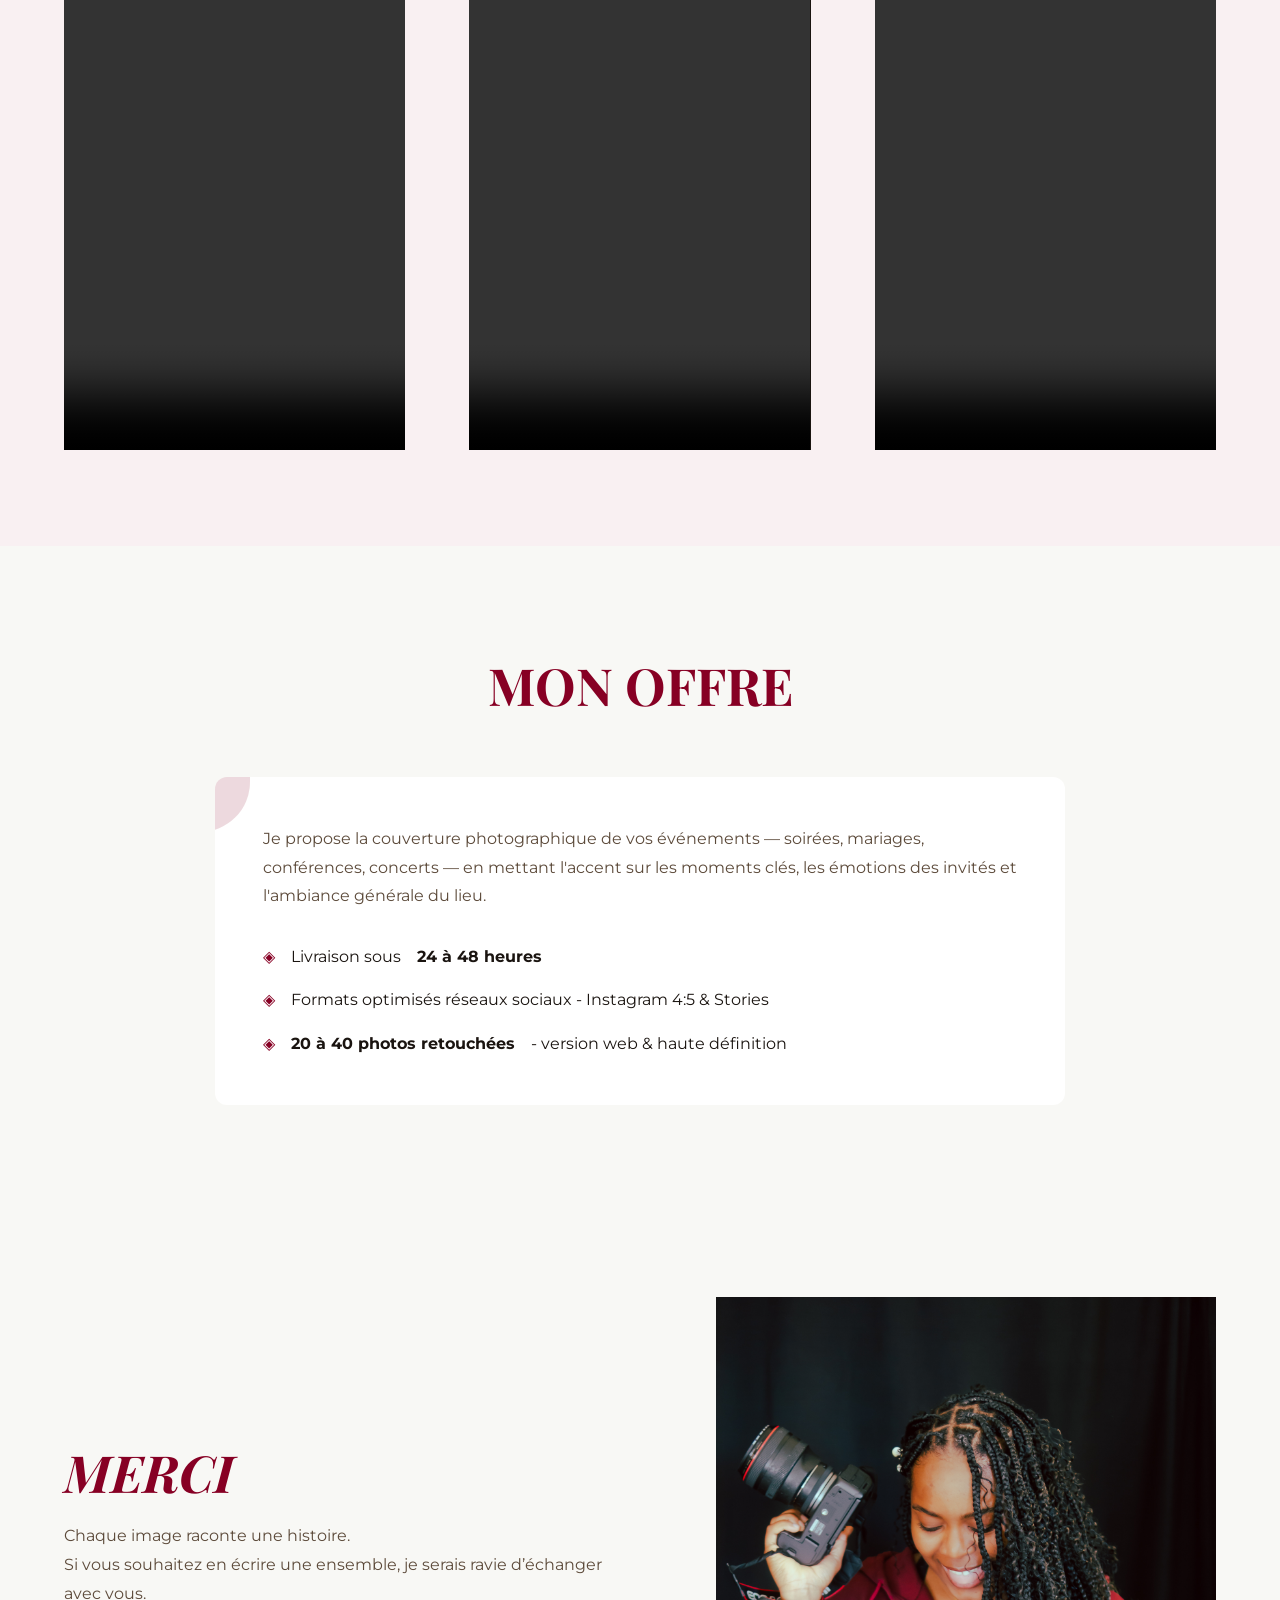
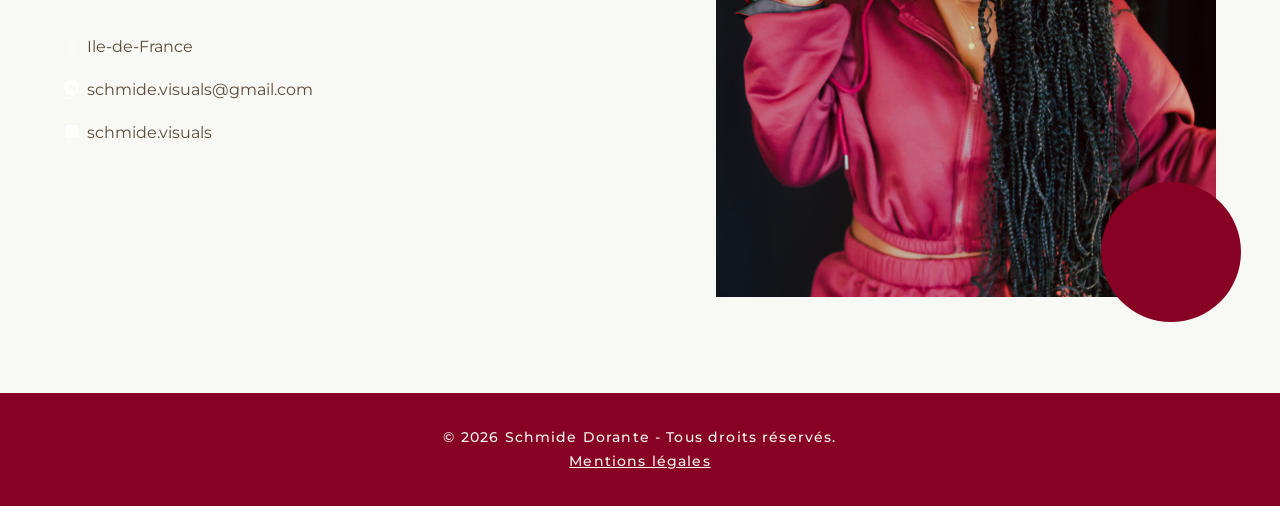
==== commit a2dbb427: "correction finale portfolio" ====
--- a/index.html
+++ b/index.html
@@ -139,7 +139,7 @@
                     Je propose la couverture photographique de vos événements — soirées, mariages, conférences, concerts — en mettant l'accent sur les moments clés, les émotions des invités et l'ambiance générale du lieu.
                 </p>
                 <ul>
-                    <li id="offre1">Livraison sous <strong>24 à 48 heures </strong></li>
+                    <li id="offre1">Livraison sous<strong>24 à 48 heures</strong></li>
                     <li id="offre2">Formats optimisés réseaux sociaux - Instagram 4:5 &amp; Stories</li>
                     <li id="offre3"><strong>20 à 40 photos retouchées</strong> - version web &amp; haute définition</li>
                 </ul>
--- a/style.css
+++ b/style.css
@@ -90,7 +90,7 @@
 }
 
 .language-option button:hover,
-.language-option button:active {
+.language-option button.active {
   background-color: var(--bordeaux);
   color: var(--font-clair);
 }
@@ -327,7 +327,8 @@
   display: flex;
   align-items: center;
   gap: 5rem;
-  padding: 6rem 4rem;
+  padding: 8rem 4rem;
+  min-height: 90vh;
   background-color: var(--font-rose);
   position: relative;
 }
@@ -364,7 +365,7 @@
 #portrait-texte::before {
   content: '';
   position: absolute;
-  top: -1.5rem;
+  top: -3rem;
   left: 0;
   width: 300px;
   height: 38px;
@@ -394,7 +395,7 @@
   align-items: center;
   gap: 5rem;
   padding: 6rem 4rem;
-  min-height: 85vh;
+  min-height: 90vh;
   background-color: var(--font-clair);
   position: relative;
 }
@@ -410,7 +411,7 @@
 #rue-texte::before {
   content: '';
   position: absolute;
-  top: -1.5rem;
+  top: -3rem;
   left: 0;
   width: 300px;
   height: 38px;
